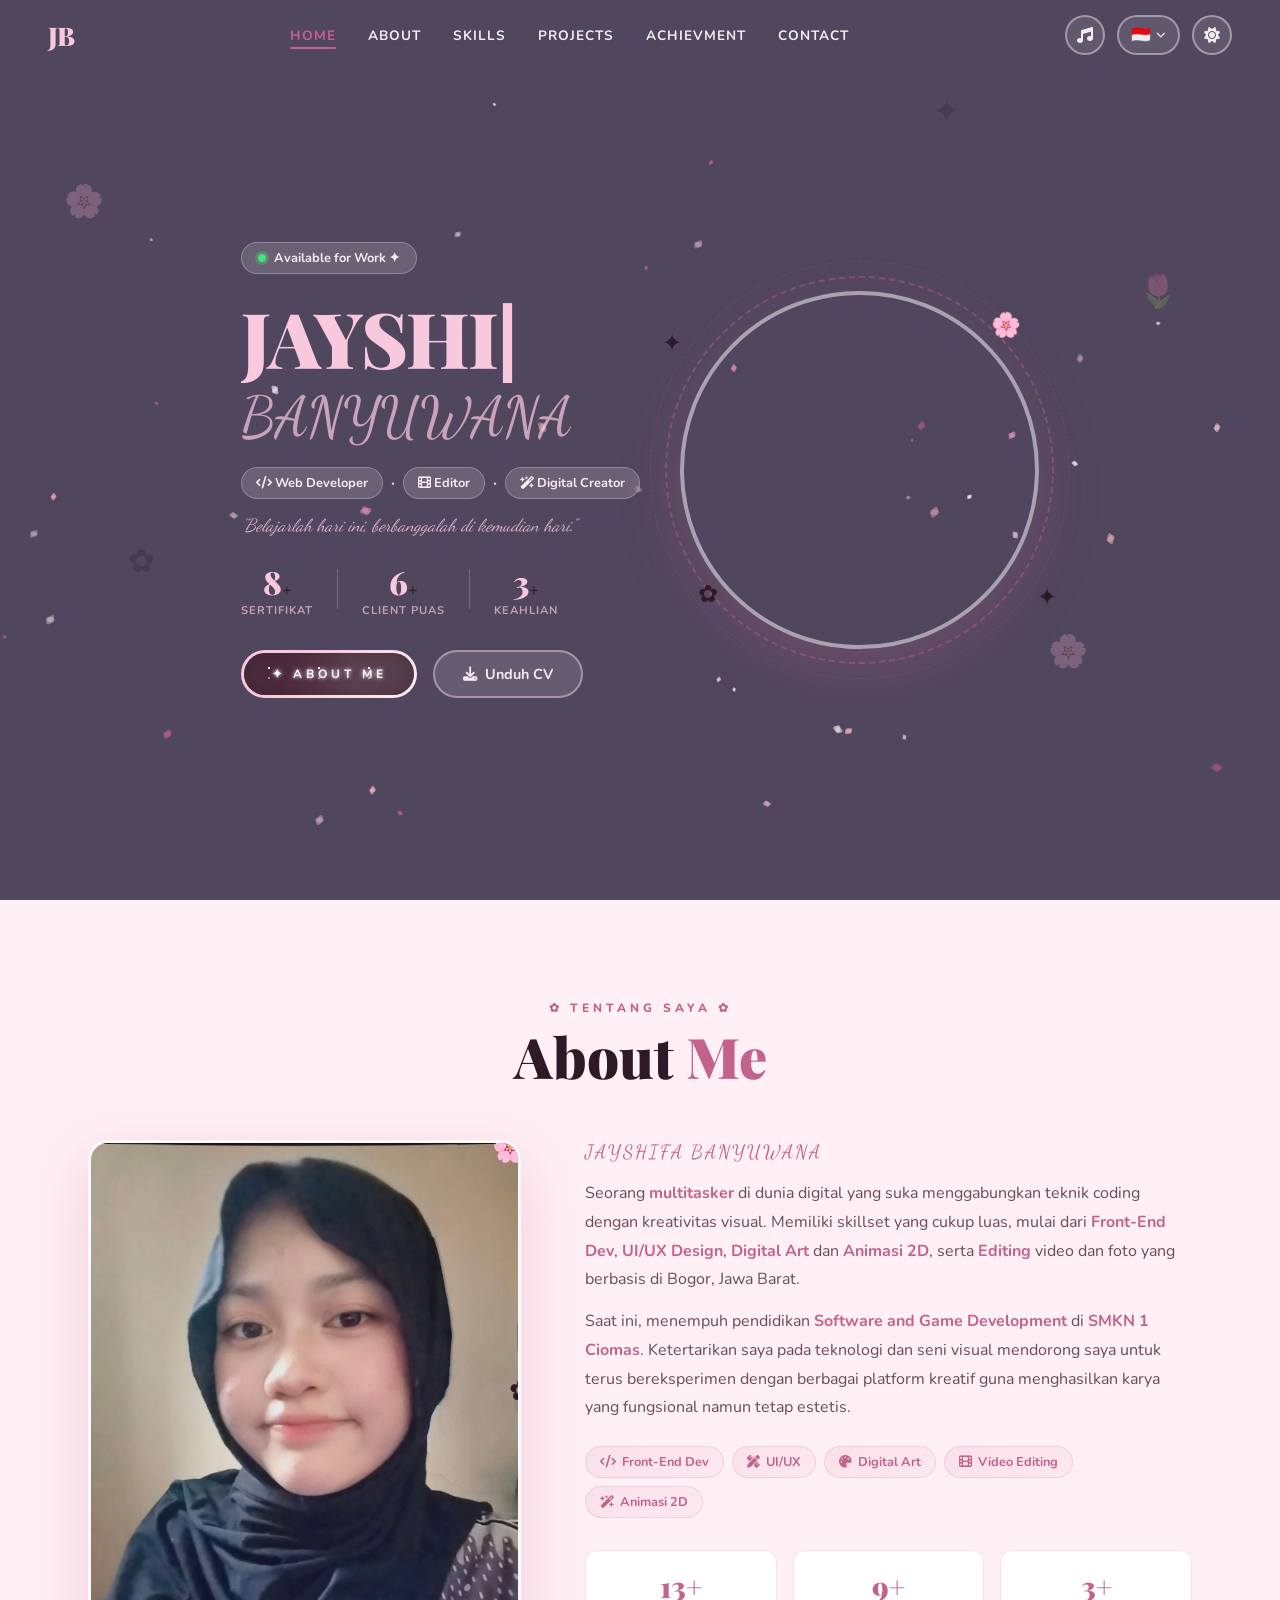
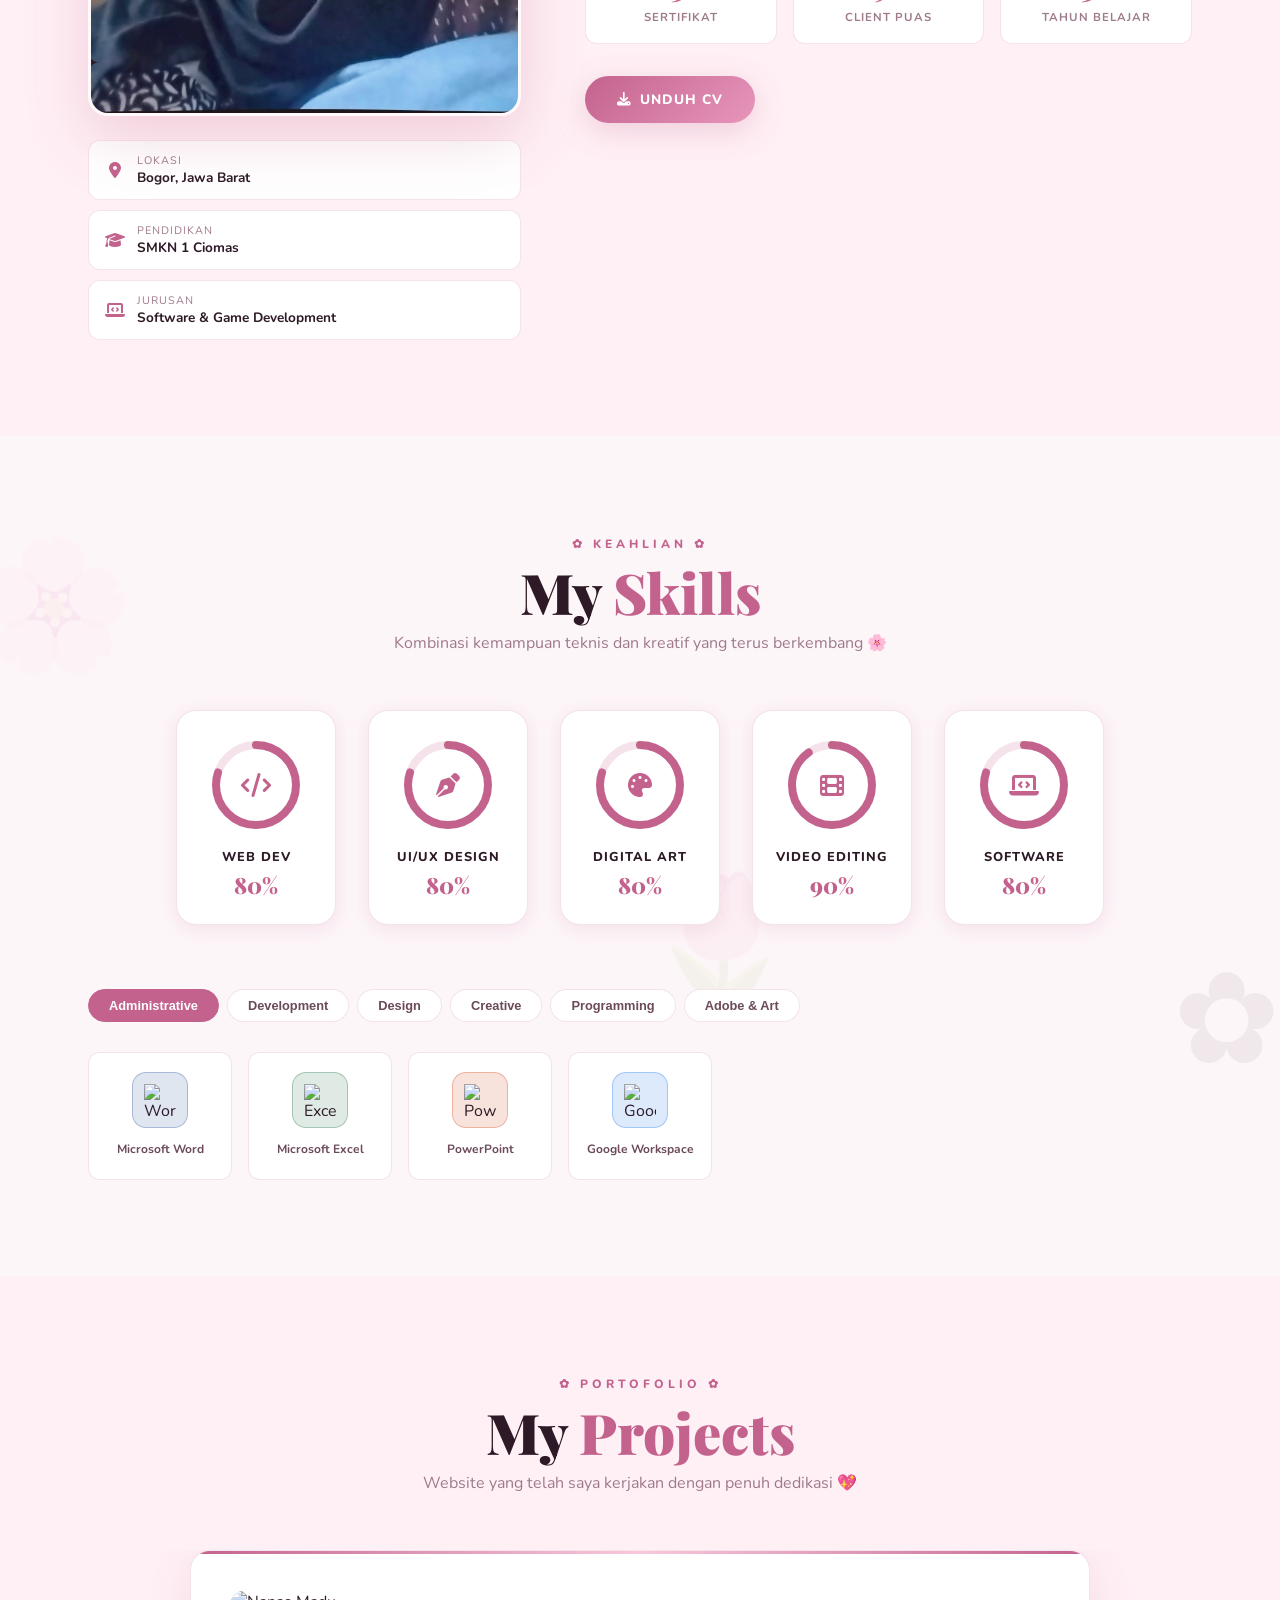
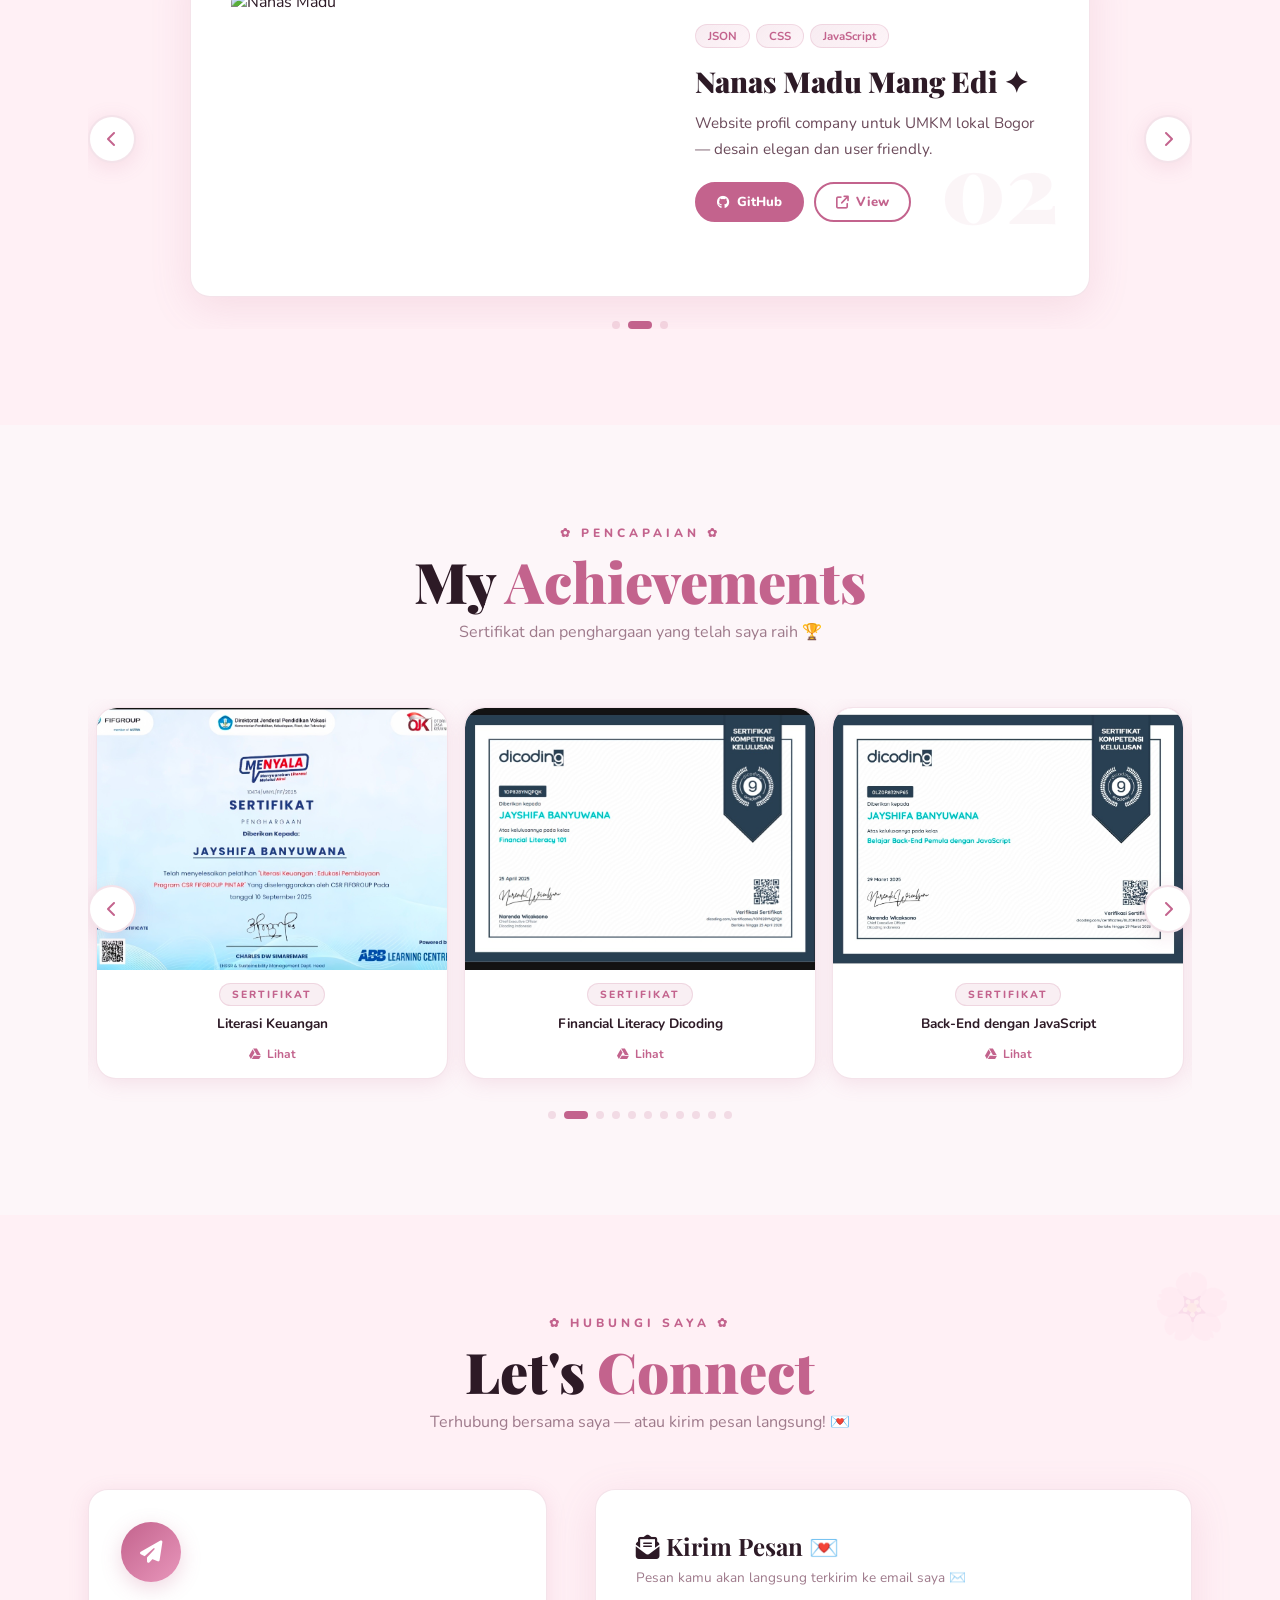
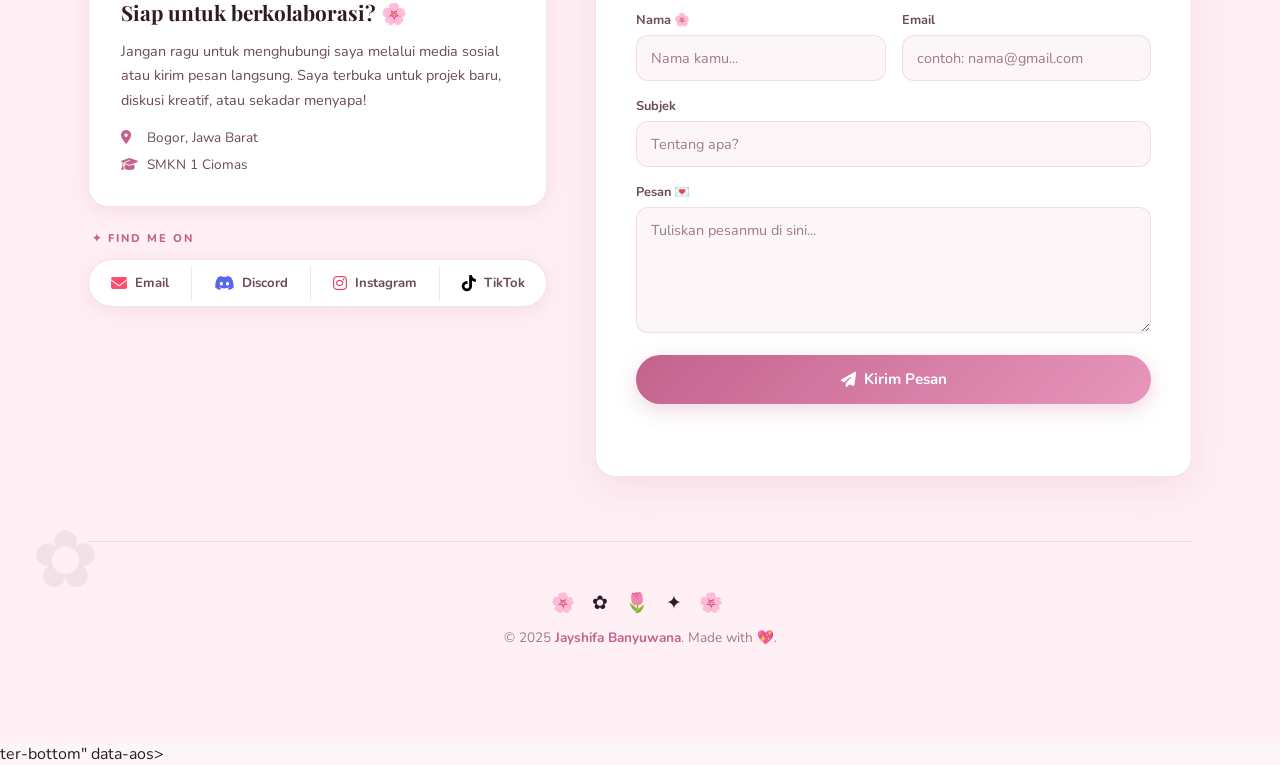
==== index.html @ 582917d9 "Update index.html" ====
<!doctype html>
<html lang="id" data-theme="light">
<head>
  <meta charset="UTF-8"/>
  <meta name="viewport" content="width=device-width, initial-scale=1.0, maximum-scale=5.0, viewport-fit=cover"/>
  <style>
    html { overflow-x: hidden; }
    body { overflow-x: hidden; max-width: 100vw; }
  </style>
  <title>SHIFA'S WEBSITE</title>
  <link rel="preconnect" href="https://fonts.googleapis.com"/>
  <link rel="preconnect" href="https://fonts.gstatic.com" crossorigin/>
  <link href="https://fonts.googleapis.com/css2?family=Playfair+Display:ital,wght@0,400;0,700;0,900;1,400&family=Nunito:wght@300;400;600;700;800&family=Dancing+Script:wght@600;700&display=swap" rel="stylesheet"/>
  <link rel="stylesheet" href="https://cdnjs.cloudflare.com/ajax/libs/font-awesome/6.5.1/css/all.min.css"/>
  <link rel="stylesheet" href="styles/style.css"/>
  <link rel="stylesheet" href="styles/section.css"/>
</head>
<body>


<div id="loading-screen">
  <canvas id="loading-canvas"></canvas>
  <div class="loading-content">
    <div class="loading-petals-ring">
      <span>🌸</span><span>✿</span><span>🌸</span><span>✿</span><span>🌸</span><span>✿</span>
    </div>
    <div class="loading-logo">JB</div>
    <div class="loading-welcome" id="loading-welcome">Welcome</div>
    <div class="loading-sub">JB Website ✦</div>
    <div class="loading-bar-wrap"><div class="loading-bar"></div></div>
    <div class="loading-dots"><span></span><span></span><span></span></div>
  </div>
</div>


<nav class="navbar" id="navbar">
  <div class="nav-logo">
    <span class="logo-jb">JB</span>
  </div>
  <ul class="nav-links">
    <li><a href="#hero" id="nav-home">Home</a></li>
    <li><a href="#about-section" id="nav-about">About</a></li>
    <li><a href="#skill-section" id="nav-skills">Skills</a></li>
    <li><a href="#project-section" id="nav-projects">Projects</a></li>
    <li><a href="#achievement-section" id="nav-achievement">Achievment</a></li>
    <li><a href="#contact-section" id="nav-contact">Contact</a></li>
  </ul>
  <div class="nav-right">
    <button class="audio-toggle" id="audioToggle" title="Musik">
      <i class="fa-solid fa-music" id="audioIcon"></i>
    </button>
    <div class="lang-wrapper" id="langWrapper">
      <button class="lang-toggle" id="langToggle" title="Bahasa">
        <span class="lang-flag">🇮🇩</span>
        <i class="fa-solid fa-chevron-down lang-chevron"></i>
      </button>
      <div class="lang-dropdown" id="langDropdown">
        <div class="lang-item active" data-lang="id">🇮🇩 Indonesia</div>
        <div class="lang-item" data-lang="en">🇬🇧 English</div>
        <div class="lang-item" data-lang="ja">🇯🇵 日本語</div>
        <div class="lang-item" data-lang="zh">🇨🇳 中文</div>
        <div class="lang-item" data-lang="ko">🇰🇷 한국어</div>
        <div class="lang-item" data-lang="es">🇪🇸 Español</div>
        <div class="lang-item" data-lang="fr">🇫🇷 Français</div>
        <div class="lang-item" data-lang="ar">🇸🇦 العربية</div>
      </div>
    </div>
    <button class="theme-toggle" id="themeToggle" title="Toggle tema">
      <i class="fa-solid fa-sun" id="themeIcon"></i>
    </button>
    <button class="hamburger" id="hamburger" aria-label="Menu">
      <span></span><span></span><span></span>
    </button>
  </div>
</nav>


<div class="mobile-nav" id="mobileNav">
  <button class="mobile-nav-close" id="mobileNavClose"><i class="fa-solid fa-xmark"></i></button>
  <div class="mobile-nav-logo">✿ SHIFA ✿</div>
  <ul>
    <li><a href="#hero" onclick="closeMobileNav()"><span class="mnav-num">01</span><span id="mnav-01">HOME</span></a></li>
    <li><a href="#about-section" onclick="closeMobileNav()"><span class="mnav-num">02</span><span id="mnav-02">ABOUT</span></a></li>
    <li><a href="#skill-section" onclick="closeMobileNav()"><span class="mnav-num">03</span><span id="mnav-03">SKILLS</span></a></li>
    <li><a href="#project-section" onclick="closeMobileNav()"><span class="mnav-num">04</span><span id="mnav-04">PROJECTS</span></a></li>
    <li><a href="#achievement-section" onclick="closeMobileNav()"><span class="mnav-num">05</span><span id="mnav-05">CERTS</span></a></li>
    <li><a href="#contact-section" onclick="closeMobileNav()"><span class="mnav-num">06</span><span id="mnav-06">CONTACT</span></a></li>
  </ul>
  <div class="mobile-nav-footer" id="mobile-nav-footer">© 2025 Jayshifa Banyuwana 🌸</div>
</div>
<div class="mobile-nav-overlay" id="mobileNavOverlay"></div>


<section class="hero" id="hero">
  <canvas id="sakuraCanvas"></canvas>
  <div class="hero-floats">
    <div class="hf hf1">🌸</div>
    <div class="hf hf2">✿</div>
    <div class="hf hf3">🌷</div>
    <div class="hf hf4">🌸</div>
    <div class="hf hf5">✦</div>
  </div>

  <div class="hero-content">
    <div class="hero-badge">
      <span class="badge-dot"></span>
      <span id="hero-badge-text">Available for Work ✦</span>
    </div>
    <div class="hero-title-wrap">
      <h1 class="hero-title"><span id="typing-hero-text"></span><span class="cursor">|</span></h1>
    </div>
    <div class="hero-cursive">BANYUWANA</div>
    <div class="hero-pills">
      <span class="pill"><i class="fa-solid fa-code"></i> <span id="pill-webdev">Web Developer</span></span>
      <span class="pill-sep">·</span>
      <span class="pill"><i class="fa-solid fa-film"></i> <span id="pill-editor">Editor</span></span>
      <span class="pill-sep">·</span>
      <span class="pill"><i class="fa-solid fa-wand-magic-sparkles"></i> <span id="pill-creator">Digital Creator</span></span>
    </div>
    <p class="hero-quote" id="hero-quote">"Belajarlah hari ini, berbanggalah di kemudian hari."</p>
    <div class="hero-stats">
      <div class="hstat"><span class="counter" data-target="13">0</span><span>+</span><small id="hero-stat1-label">Sertifikat</small></div>
      <div class="hstat-div"></div>
      <div class="hstat"><span class="counter" data-target="9">0</span><span>+</span><small id="hero-stat2-label">Client Puas</small></div>
      <div class="hstat-div"></div>
      <div class="hstat"><span class="counter" data-target="5">0</span><span>+</span><small id="hero-stat3-label">Keahlian</small></div>
    </div>
    <div class="hero-ctas">
      <button class="btn-primary" onclick="document.getElementById('about-section').scrollIntoView({behavior:'smooth'})">
        <strong id="hero-about-btn-text">✦ ABOUT ME</strong>
        <div id="container-stars">
          <div id="stars"></div>
        </div>
        <div id="glow">
          <div class="btn-glow-circle"></div>
          <div class="btn-glow-circle"></div>
        </div>
      </button>
      <a href="https://drive.google.com/file/d/10xuAwThL2aJOpyIEoVPtN7QYqxBwuYMD/view?usp=drivesdk" class="btn-ghost" id="cvBtn" target="_blank">
        <i class="fa-solid fa-download"></i> <span id="hero-cv-btn">Unduh CV</span>
      </a>
    </div>
  </div>

  <div class="hero-right">
    <div class="hero-image-wrap">
      <div class="hero-image-ring"></div>
      <div class="hero-image-ring2"></div>
      <video autoplay muted loop playsinline class="hero-video">
        <source src="assets/anm-shifa.mp4" type="video/mp4"/>
      </video>
      <div class="hero-sparkles">
        <span class="hs hs1">✦</span><span class="hs hs2">✿</span><span class="hs hs3">🌸</span><span class="hs hs4">✦</span>
      </div>
    </div>
  </div>

</section>


<section class="about-section" id="about-section">
  <div class="container">
    <div class="section-header" data-aos>
      <span class="section-label" id="about-label">✿ TENTANG SAYA ✿</span>
      <h2 class="section-title" id="about-title">About <span class="highlight">Me</span></h2>
    </div>
    <div class="about-layout">
      <div class="about-left" data-aos>
        <div class="image-container" data-tilt data-tilt-glare data-tilt-max-glare="0.2" data-tilt-perspective="800" data-tilt-scale="1.05">
          <div class="image-inner">
            <img src="assets/fotojayshifaprofilweb.jpg" alt="Jayshifa Banyuwana"/>
            <div class="img-deco img-deco1">🌸</div>
            <div class="img-deco img-deco2">✦</div>
            <div class="img-deco img-deco3">✿</div>
          </div>
        </div>
        <div class="about-quick-info">
          <div class="aqi-card"><i class="fa-solid fa-location-dot"></i><div><span class="aqi-label" id="aqi-label-1">Lokasi</span><span class="aqi-value">Bogor, Jawa Barat</span></div></div>
          <div class="aqi-card"><i class="fa-solid fa-graduation-cap"></i><div><span class="aqi-label" id="aqi-label-2">Pendidikan</span><span class="aqi-value">SMKN 1 Ciomas</span></div></div>
          <div class="aqi-card"><i class="fa-solid fa-laptop-code"></i><div><span class="aqi-label" id="aqi-label-3">Jurusan</span><span class="aqi-value">Software & Game Development</span></div></div>
        </div>
      </div>
      <div class="about-right" data-aos>
        <p class="about-tagline">JAYSHIFA BANYUWANA</p>
        <div class="about-desc">
          <p id="about-desc-1">Seorang <b>multitasker</b> di dunia digital yang suka menggabungkan teknik coding dengan kreativitas visual. Memiliki skillset yang cukup luas, mulai dari <b>Front-End Dev</b>, <b>UI/UX Design</b>, <b>Digital Art</b> dan <b>Animasi 2D</b>, serta <b>Editing</b> video dan foto yang berbasis di Bogor, Jawa Barat.</p>
          <p id="about-desc-2">Saat ini, menempuh pendidikan <b>Software and Game Development</b> di <b>SMKN 1 Ciomas</b>. Ketertarikan saya pada teknologi dan seni visual mendorong saya untuk terus bereksperimen dengan berbagai platform kreatif guna menghasilkan karya yang fungsional namun tetap estetis.</p>
        </div>
        <div class="about-tags">
          <span class="etag"><i class="fa-solid fa-code"></i> Front-End Dev</span>
          <span class="etag"><i class="fa-solid fa-pen-ruler"></i> UI/UX</span>
          <span class="etag"><i class="fa-solid fa-palette"></i> Digital Art</span>
          <span class="etag"><i class="fa-solid fa-film"></i> Video Editing</span>
          <span class="etag"><i class="fa-solid fa-wand-magic-sparkles"></i> Animasi 2D</span>
        </div>
        <div class="about-stats-row">
          <div class="ast-card"><span>13+</span><small id="ast-label-1">Sertifikat</small></div>
          <div class="ast-card"><span>9+</span><small id="ast-label-2">Client Puas</small></div>
          <div class="ast-card"><span>3+</span><small id="ast-label-3">Tahun Belajar</small></div>
        </div>
        <a href="https://drive.google.com/file/d/10xuAwThL2aJOpyIEoVPtN7QYqxBwuYMD/view?usp=drivesdk" class="btn-download" id="cvDownload" target="_blank">
          <i class="fa-solid fa-download"></i> <span id="about-download-cv">UNDUH CV</span>
        </a>
      </div>
    </div>
  </div>
</section>


<section class="skill-section" id="skill-section">
  <div class="skill-bg-deco">
    <div class="skdeco1">🌸</div><div class="skdeco2">✿</div><div class="skdeco3">🌷</div>
  </div>
  <div class="container">
    <div class="section-header" data-aos>
      <span class="section-label" id="skill-label">✿ KEAHLIAN ✿</span>
      <h2 class="section-title" id="skill-title">My <span class="highlight">Skills</span></h2>
      <p class="section-sub" id="skill-sub">Kombinasi kemampuan teknis dan kreatif yang terus berkembang 🌸</p>
    </div>

    
    <div class="skill-cards-grid" data-aos>
      <div class="skill-card" data-percent="80">
        <div class="skill-card-inner">
          <div class="skill-ring"><svg viewBox="0 0 100 100"><circle class="ring-bg" cx="50" cy="50" r="40"/><circle class="ring-fill" cx="50" cy="50" r="40" stroke-dasharray="251.2" stroke-dashoffset="251.2" data-pct="80"/></svg><div class="skill-ring-icon"><i class="fa-solid fa-code"></i></div></div>
          <div class="skill-card-name">Web Dev</div>
          <div class="skill-card-pct">80%</div>
        </div>
      </div>
      <div class="skill-card" data-percent="75">
        <div class="skill-card-inner">
          <div class="skill-ring"><svg viewBox="0 0 100 100"><circle class="ring-bg" cx="50" cy="50" r="40"/><circle class="ring-fill" cx="50" cy="50" r="40" stroke-dasharray="251.2" stroke-dashoffset="251.2" data-pct="80"/></svg><div class="skill-ring-icon"><i class="fa-solid fa-pen-nib"></i></div></div>
          <div class="skill-card-name">UI/UX Design</div>
          <div class="skill-card-pct">80%</div>
        </div>
      </div>
      <div class="skill-card" data-percent="85">
        <div class="skill-card-inner">
          <div class="skill-ring"><svg viewBox="0 0 100 100"><circle class="ring-bg" cx="50" cy="50" r="40"/><circle class="ring-fill" cx="50" cy="50" r="40" stroke-dasharray="251.2" stroke-dashoffset="251.2" data-pct="80"/></svg><div class="skill-ring-icon"><i class="fa-solid fa-palette"></i></div></div>
          <div class="skill-card-name">Digital Art</div>
          <div class="skill-card-pct">80%</div>
        </div>
      </div>
      <div class="skill-card" data-percent="90">
        <div class="skill-card-inner">
          <div class="skill-ring"><svg viewBox="0 0 100 100"><circle class="ring-bg" cx="50" cy="50" r="40"/><circle class="ring-fill" cx="50" cy="50" r="40" stroke-dasharray="251.2" stroke-dashoffset="251.2" data-pct="90"/></svg><div class="skill-ring-icon"><i class="fa-solid fa-film"></i></div></div>
          <div class="skill-card-name">Video Editing</div>
          <div class="skill-card-pct">90%</div>
        </div>
      </div>
      <div class="skill-card" data-percent="88">
        <div class="skill-card-inner">
          <div class="skill-ring"><svg viewBox="0 0 100 100"><circle class="ring-bg" cx="50" cy="50" r="40"/><circle class="ring-fill" cx="50" cy="50" r="40" stroke-dasharray="251.2" stroke-dashoffset="251.2" data-pct="80"/></svg><div class="skill-ring-icon"><i class="fa-solid fa-laptop-code"></i></div></div>
          <div class="skill-card-name">Software</div>
          <div class="skill-card-pct">80%</div>
        </div>
      </div>
    </div>

    
    <div class="sw-tabs-wrapper" data-aos>
      <div class="sw-tabs">
        <button class="sw-tab active" data-tab="administrative">Administrative</button>
        <button class="sw-tab" data-tab="development">Development</button>
        <button class="sw-tab" data-tab="design">Design</button>
        <button class="sw-tab" data-tab="creative">Creative</button>
        <button class="sw-tab" data-tab="programming">Programming</button>
        <button class="sw-tab" data-tab="adobe">Adobe & Art</button>
      </div>

      <div class="sw-panel active" id="tab-administrative">
        <div class="sw-grid">
          <div class="sw-card"><div class="sw-icon-wrap" style="--ic:#2b579a"><img src="https://cdn.jsdelivr.net/npm/simple-icons@latest/icons/microsoftword.svg" alt="Word"/></div><span>Microsoft Word</span></div>
          <div class="sw-card"><div class="sw-icon-wrap" style="--ic:#217442"><img src="https://cdn.jsdelivr.net/npm/simple-icons@latest/icons/microsoftexcel.svg" alt="Excel"/></div><span>Microsoft Excel</span></div>
          <div class="sw-card"><div class="sw-icon-wrap" style="--ic:#d24416"><img src="https://cdn.jsdelivr.net/npm/simple-icons@latest/icons/microsoftpowerpoint.svg" alt="PowerPoint"/></div><span>PowerPoint</span></div>
          <div class="sw-card"><div class="sw-icon-wrap" style="--ic:#1a73e8"><img src="https://cdn.simpleicons.org/google/1a73e8" alt="Google"/></div><span>Google Workspace</span></div>
        </div>
      </div>
      <div class="sw-panel" id="tab-development">
        <div class="sw-grid">
          <div class="sw-card"><div class="sw-icon-wrap" style="--ic:#007acc"><img src="https://cdn.jsdelivr.net/npm/simple-icons@latest/icons/visualstudiocode.svg" alt="VSCode"/></div><span>VS Code</span></div>
          <div class="sw-card"><div class="sw-icon-wrap" style="--ic:#f05032"><img src="https://cdn.simpleicons.org/github" alt="GitHub"/></div><span>Git / GitHub</span></div>
        </div>
      </div>
      <div class="sw-panel" id="tab-design">
        <div class="sw-grid">
          <div class="sw-card"><div class="sw-icon-wrap" style="--ic:#f24000"><img src="https://cdn.simpleicons.org/figma/F24000" alt="Figma"/></div><span>Figma</span></div>
          <div class="sw-card"><div class="sw-icon-wrap" style="--ic:#00c4cc"><img src="https://cdn.jsdelivr.net/npm/simple-icons@latest/icons/canva.svg" alt="Canva"/></div><span>Canva</span></div>
        </div>
      </div>
      <div class="sw-panel" id="tab-creative">
        <div class="sw-grid">
          <div class="sw-card"><div class="sw-icon-wrap" style="--ic:#000"><img src="assets/logo-capcut.png" alt="CapCut" alt="CapCut"/></div><span>CapCut</span></div>
          <div class="sw-card"><div class="sw-icon-wrap" style="--ic:#ff6d3b"><i class="fa-solid fa-wand-magic-sparkles" style="color:#ff6d3b;font-size:2rem"></i></div><span>Alight Motion</span></div>
          <div class="sw-card"><div class="sw-icon-wrap" style="--ic:#e91e8c"><i class="fa-solid fa-camera-retro" style="color:#e91e8c;font-size:2rem"></i></div><span>Hypic</span></div>
          <div class="sw-card"><div class="sw-icon-wrap" style="--ic:#ff6fab"><i class="fa-solid fa-star-half-stroke" style="color:#ff6fab;font-size:2rem"></i></div><span>Wink</span></div>
        </div>
      </div>
      <div class="sw-panel" id="tab-programming">
        <div class="sw-grid">
          <div class="sw-card"><div class="sw-icon-wrap" style="--ic:#f7df1e"><img src="https://cdn.simpleicons.org/javascript/F7DF1E" alt="JS"/></div><span>JavaScript</span></div>
          <div class="sw-card"><div class="sw-icon-wrap" style="--ic:#1572b6"><img src="https://cdn.simpleicons.org/css3/1572B6" alt="CSS"/></div><span>CSS</span></div>
          <div class="sw-card"><div class="sw-icon-wrap" style="--ic:#777bb4"><img src="https://cdn.simpleicons.org/php/777BB4" alt="PHP"/></div><span>PHP</span></div>
          <div class="sw-card"><div class="sw-icon-wrap" style="--ic:#ff2d20"><img src="https://cdn.simpleicons.org/laravel/FF2D20" alt="Laravel"/></div><span>Laravel</span></div>
          <div class="sw-card"><div class="sw-icon-wrap" style="--ic:#339933"><img src="https://cdn.simpleicons.org/nodedotjs/339933" alt="Node"/></div><span>Node.js</span></div>
          <div class="sw-card"><div class="sw-icon-wrap" style="--ic:#7952b3"><img src="https://cdn.simpleicons.org/bootstrap/7952B3" alt="Bootstrap"/></div><span>Bootstrap</span></div>
          <div class="sw-card"><div class="sw-icon-wrap" style="--ic:#3178c6"><img src="https://cdn.simpleicons.org/typescript/3178C6" alt="TS"/></div><span>TypeScript</span></div>
        </div>
      </div>
      <div class="sw-panel" id="tab-adobe">
        <div class="sw-grid">
          <div class="sw-card"><div class="sw-icon-wrap" style="--ic:#31a8ff"><img src="https://cdn.jsdelivr.net/npm/simple-icons@latest/icons/adobephotoshop.svg" alt="PS"/></div><span>Photoshop</span></div>
          <div class="sw-card"><div class="sw-icon-wrap" style="--ic:#ff9a00"><img src="https://cdn.jsdelivr.net/npm/simple-icons@latest/icons/adobeillustrator.svg" alt="AI"/></div><span>Illustrator</span></div>
          <div class="sw-card"><div class="sw-icon-wrap" style="--ic:#2ecc71"><img src="https://cdn.simpleicons.org/coreldraw/2ECC71" alt="Corel"/></div><span>CorelDRAW</span></div>
          <div class="sw-card"><div class="sw-icon-wrap" style="--ic:#ff6b9d"><i class="fa-solid fa-pen-fancy" style="color:#ff6b9d;font-size:2rem"></i></div><span>IbisPaint X</span></div>
        </div>
      </div>
    </div>
  </div>
</section>


<section class="project-section" id="project-section">
  <div class="container">
    <div class="section-header" data-aos>
      <span class="section-label" id="proj-label">✿ PORTOFOLIO ✿</span>
      <h2 class="section-title" id="proj-title">My <span class="highlight">Projects</span></h2>
      <p class="section-sub" id="proj-sub">Website yang telah saya kerjakan dengan penuh dedikasi 💖</p>
    </div>

    <div class="project-slider-wrap" data-aos>
      <div class="project-slider" id="projectSlider">
        
        <div class="project-slide">
          <div class="project-card-new">
            <div class="pcn-thumb">
              <img src="https://i.ibb.co.com/gG4zzNV/Screenshot-2026-04-22-202903.png" alt="JBCalc"/>
              <div class="pcn-overlay">
                <a href="https://github.com/jshifaacode/jbcalc" target="_blank" rel="noopener" class="pcn-btn pcn-btn-gh">
                  <i class="fa-brands fa-github"></i> GitHub
                </a>
                <a href="https://jbcalc.netlify.app/" target="_blank" rel="noopener" class="pcn-btn">
                  <i class="fa-solid fa-arrow-up-right-from-square"></i> View
                </a>
              </div>
            </div>
            <div class="pcn-info">
              <div class="pcn-tags"><span>HTML</span><span>CSS</span><span>JavaScript</span></div>
              <h3>JBCalc ✦</h3>
              <p id="proj1-desc">Kalkulator interaktif dengan antarmuka yang responsif, mulai dari perhitungan dasar hingga yang kompleks.</p>
              <div class="pcn-action-btns">
                <a href="https://github.com/jshifaacode/jbcalc" target="_blank" rel="noopener" class="pcn-action-btn pcn-action-gh"><i class="fa-brands fa-github"></i> GitHub</a>
                <a href="https://jbcalc.netlify.app/" target="_blank" rel="noopener" class="pcn-action-btn"><i class="fa-solid fa-arrow-up-right-from-square"></i> View</a>
              </div>
              <div class="pcn-number">01</div>
            </div>
          </div>
        </div>
        
        <div class="project-slide">
          <div class="project-card-new">
            <div class="pcn-thumb">
              <img src="https://i.ibb.co.com/DD2112Q6/Screenshot-2026-04-22-203816.png" alt="Nanas Madu"/>
              <div class="pcn-overlay">
                <a href="https://github.com/jshifaacode/nanasmadumangedi" target="_blank" rel="noopener" class="pcn-btn pcn-btn-gh">
                  <i class="fa-brands fa-github"></i> GitHub
                </a>
                <a href="https://nanasmadumangedi.netlify.app" target="_blank" rel="noopener" class="pcn-btn">
                  <i class="fa-solid fa-arrow-up-right-from-square"></i> View
                </a>
              </div>
            </div>
            <div class="pcn-info">
              <div class="pcn-tags"><span>JSON</span><span>CSS</span><span>JavaScript</span></div>
              <h3>Nanas Madu Mang Edi ✦</h3>
              <p id="proj2-desc">Website profil company untuk UMKM lokal Bogor — desain elegan dan user friendly.</p>
              <div class="pcn-action-btns">
                <a href="https://github.com/jshifaacode/nanasmadumangedi" target="_blank" rel="noopener" class="pcn-action-btn pcn-action-gh"><i class="fa-brands fa-github"></i> GitHub</a>
                <a href="https://nanasmadumangedi.netlify.app" target="_blank" rel="noopener" class="pcn-action-btn"><i class="fa-solid fa-arrow-up-right-from-square"></i> View</a>
              </div>
              <div class="pcn-number">02</div>
            </div>
          </div>
        </div>
        
        <div class="project-slide">
          <div class="project-card-new">
            <div class="pcn-thumb">
              <img src="https://i.ibb.co.com/23cvngM4/Screenshot-2026-04-22-210041.png" alt="The Licious"/>
              <div class="pcn-overlay">
                <a href="https://github.com/jshifaacode/the-licious" target="_blank" rel="noopener" class="pcn-btn pcn-btn-gh">
                  <i class="fa-brands fa-github"></i> GitHub
                </a>
                <a href="https://the-licious.netlify.app/" target="_blank" rel="noopener" class="pcn-btn">
                  <i class="fa-solid fa-arrow-up-right-from-square"></i> View
                </a>
              </div>
            </div>
            <div class="pcn-info">
              <div class="pcn-tags"><span>HTML</span><span>CSS</span><span>JavaScript</span></div>
              <h3>The Licious ✦</h3>
              <p id="proj3-desc">Website profil company untuk UMKM kuliner dengan tampilan modern dan menggugah selera.</p>
              <div class="pcn-action-btns">
                <a href="https://github.com/jshifaacode/the-licious" target="_blank" rel="noopener" class="pcn-action-btn pcn-action-gh"><i class="fa-brands fa-github"></i> GitHub</a>
                <a href="https://the-licious.netlify.app/" target="_blank" rel="noopener" class="pcn-action-btn"><i class="fa-solid fa-arrow-up-right-from-square"></i> View</a>
              </div>
              <div class="pcn-number">03</div>
            </div>
          </div>
        </div>
      </div>

      
      <button class="slider-btn slider-prev" id="projPrev"><i class="fa-solid fa-chevron-left"></i></button>
      <button class="slider-btn slider-next" id="projNext"><i class="fa-solid fa-chevron-right"></i></button>

      
      <div class="slider-dots" id="projDots">
        <span class="sdot active" data-i="0"></span>
        <span class="sdot" data-i="1"></span>
        <span class="sdot" data-i="2"></span>
      </div>
    </div>
  </div>
</section>


<section class="achievement-section" id="achievement-section">
  <div class="container">
    <div class="section-header" data-aos>
      <span class="section-label" id="achiev-label">✿ PENCAPAIAN ✿</span>
      <h2 class="section-title" id="achiev-title">My <span class="highlight">Achievements</span></h2>
      <p class="section-sub" id="achiev-sub">Sertifikat dan penghargaan yang telah saya raih 🏆</p>
    </div>

    <div class="cert-slider-wrap" data-aos>
      <div class="cert-slider" id="certSlider">
        <div class="cert-slide"><a href="https://drive.google.com/file/d/1Lf_VRsN06qNYhhw7EDSmvr2RLn1nN52Y/view?usp=sharing" target="_blank" class="cert-card-new"><div class="cert-thumb-wrap"><img src="assets/pengimbasan.jpeg" alt="Pengimbasan Master Trainer 2024" class="cert-thumb"/><div class="cert-thumb-overlay"><i class="fa-solid fa-expand"></i></div></div><div class="cert-badge">SERTIFIKAT</div><p>Pengimbasan Master Trainer 2024</p><div class="cert-link-hint"><i class="fa-brands fa-google-drive"></i> Lihat</div></a></div>
        <div class="cert-slide"><a href="https://drive.google.com/file/d/1h0UL7LzE2_7MnIh9WMZcAIET09csnMPJ/view?usp=sharing" target="_blank" class="cert-card-new"><div class="cert-thumb-wrap"><img src="assets/literasi-keuangan.jpeg" alt="Literasi Keuangan" class="cert-thumb"/><div class="cert-thumb-overlay"><i class="fa-solid fa-expand"></i></div></div><div class="cert-badge">SERTIFIKAT</div><p>Literasi Keuangan</p><div class="cert-link-hint"><i class="fa-brands fa-google-drive"></i> Lihat</div></a></div>
        <div class="cert-slide"><a href="https://drive.google.com/file/d/1v53Ct4lByNZS7byU-FCAeSx-fLdjmSyL/view?usp=drivesdk" target="_blank" class="cert-card-new"><div class="cert-thumb-wrap"><img src="assets/financial-literacy-dicoding.jpeg" alt="Literasi Keuangan Dicoding" class="cert-thumb"/><div class="cert-thumb-overlay"><i class="fa-solid fa-expand"></i></div></div><div class="cert-badge">SERTIFIKAT</div><p>Financial Literacy Dicoding</p><div class="cert-link-hint"><i class="fa-brands fa-google-drive"></i> Lihat</div></a></div>
        <div class="cert-slide"><a href="https://drive.google.com/drive/folders/1bQdOOW1j1-jk7oacbT63QSslg_QQCpmZ?usp=sharing" target="_blank" class="cert-card-new"><div class="cert-thumb-wrap"><img src="assets/backend.jpeg" alt="Back-End dengan JavaScript" class="cert-thumb"/><div class="cert-thumb-overlay"><i class="fa-solid fa-expand"></i></div></div><div class="cert-badge">SERTIFIKAT</div><p>Back-End dengan JavaScript</p><div class="cert-link-hint"><i class="fa-brands fa-google-drive"></i> Lihat</div></a></div>
        <div class="cert-slide"><a href="https://drive.google.com/drive/folders/19xc30Qtp7hT3jS7DmrWQxKHW2pw1u_bu?usp=sharing" target="_blank" class="cert-card-new"><div class="cert-thumb-wrap"><img src="assets/pemrograman-web.jpeg" alt="Dasar Pemrograman Web" class="cert-thumb"/><div class="cert-thumb-overlay"><i class="fa-solid fa-expand"></i></div></div><div class="cert-badge">SERTIFIKAT</div><p>Dasar Pemrograman Web</p><div class="cert-link-hint"><i class="fa-brands fa-google-drive"></i> Lihat</div></a></div>
        <div class="cert-slide"><a href="https://drive.google.com/drive/folders/1XxVU154C9p5gyZPcY6qA1kLrW4_UxR1k?usp=sharing" target="_blank" class="cert-card-new"><div class="cert-thumb-wrap"><img src="assets/pengembang-software.jpeg" alt="Dasar Pemrograman Software Developer" class="cert-thumb"/><div class="cert-thumb-overlay"><i class="fa-solid fa-expand"></i></div></div><div class="cert-badge">SERTIFIKAT</div><p>Dasar Pemrograman Software Developer</p><div class="cert-link-hint"><i class="fa-brands fa-google-drive"></i> Lihat</div></a></div>
        <div class="cert-slide"><a href="https://drive.google.com/drive/folders/1wL7HgW2IiMO2dhIwMSO3ghq_Cc7AI9N4?usp=sharing" target="_blank" class="cert-card-new"><div class="cert-thumb-wrap"><img src="assets/github.jpeg" alt="Dasar Git dengan GitHub" class="cert-thumb"/><div class="cert-thumb-overlay"><i class="fa-solid fa-expand"></i></div></div><div class="cert-badge">SERTIFIKAT</div><p>Dasar Git dengan GitHub</p><div class="cert-link-hint"><i class="fa-brands fa-google-drive"></i> Lihat</div></a></div>
        <div class="cert-slide"><a href="https://drive.google.com/drive/folders/16sw4z98TcH6YMHShBSdkxF6oKropWxeL?usp=sharing" target="_blank" class="cert-card-new"><div class="cert-thumb-wrap"><img src="assets/frontend.jpeg" alt="Fundamental Front-End Web Dev" class="cert-thumb"/><div class="cert-thumb-overlay"><i class="fa-solid fa-expand"></i></div></div><div class="cert-badge">SERTIFIKAT</div><p>Fundamental Front-End Web Dev</p><div class="cert-link-hint"><i class="fa-brands fa-google-drive"></i> Lihat</div></a></div>
        <div class="cert-slide"><a href="https://drive.google.com/drive/folders/1O1H0aTGKG1zU11tAm7LCiJyn1xBqeuvK?usp=sharing" target="_blank" class="cert-card-new"><div class="cert-thumb-wrap"><img src="assets/logika.jpeg" alt="Logika Pemrograman 101" class="cert-thumb"/><div class="cert-thumb-overlay"><i class="fa-solid fa-expand"></i></div></div><div class="cert-badge">SERTIFIKAT</div><p>Logika Pemrograman 101</p><div class="cert-link-hint"><i class="fa-brands fa-google-drive"></i> Lihat</div></a></div>
        <div class="cert-slide"><a href="https://drive.google.com/drive/folders/19asIrhdNwaB9T1Pxbx4Z2q1JqOgxkkcS?usp=sharing" target="_blank" class="cert-card-new"><div class="cert-thumb-wrap"><img src="assets/js.jpeg" alt="Dasar Pemrograman JavaScript" class="cert-thumb"/><div class="cert-thumb-overlay"><i class="fa-solid fa-expand"></i></div></div><div class="cert-badge">SERTIFIKAT</div><p>Dasar Pemrograman JavaScript</p><div class="cert-link-hint"><i class="fa-brands fa-google-drive"></i> Lihat</div></a></div>
        <div class="cert-slide"><a href="https://drive.google.com/drive/folders/1VxHM0hDj8ipy-XA0rF1rlKY5VzBfkrUJ?usp=sharing" target="_blank" class="cert-card-new"><div class="cert-thumb-wrap"><img src="assets/membuat-frontend.jpeg" alt="Membuat Front-End Web" class="cert-thumb"/><div class="cert-thumb-overlay"><i class="fa-solid fa-expand"></i></div></div><div class="cert-badge">SERTIFIKAT</div><p>Membuat Front-End Web</p><div class="cert-link-hint"><i class="fa-brands fa-google-drive"></i> Lihat</div></a></div>
        <div class="cert-slide"><a href="https://drive.google.com/file/d/1CbNGU8XlTS0WTXhmcKCt4G7M2kBVpG7s/view?usp=sharing" target="_blank" class="cert-card-new"><div class="cert-thumb-wrap"><img src="assets/koordinator-lapangan.jpeg" alt="Koordinator Lapangan" class="cert-thumb"/><div class="cert-thumb-overlay"><i class="fa-solid fa-expand"></i></div></div><div class="cert-badge" data-type="ACHIEVEMENT">ACHIEVEMENT</div><p>Koordinator Lapangan</p><div class="cert-link-hint"><i class="fa-brands fa-google-drive"></i> Lihat</div></a></div>
        <div class="cert-slide"><a href="https://drive.google.com/file/d/12MUoP9lNJEnjHOYn9RNU8COJJNBmoK39/view?usp=sharing" target="_blank" class="cert-card-new"><div class="cert-thumb-wrap"><img src="assets/msword.jpeg" alt="Microsoft Word" class="cert-thumb"/><div class="cert-thumb-overlay"><i class="fa-solid fa-expand"></i></div></div><div class="cert-badge">SERTIFIKAT</div><p>Microsoft Word</p><div class="cert-link-hint"><i class="fa-brands fa-google-drive"></i> Lihat</div></a></div>
      </div>

      <button class="slider-btn slider-prev" id="certPrev"><i class="fa-solid fa-chevron-left"></i></button>
      <button class="slider-btn slider-next" id="certNext"><i class="fa-solid fa-chevron-right"></i></button>
      <div class="slider-dots" id="certDots"></div>
    </div>
  </div>
</section>


<section id="contact-section" class="contact-section">
  <div class="container">
    <div class="section-header" data-aos>
      <span class="section-label" id="contact-label">✿ HUBUNGI SAYA ✿</span>
      <h2 class="section-title" id="contact-title">Let's <span class="highlight">Connect</span></h2>
      <p class="section-sub" id="contact-sub">Terhubung bersama saya — atau kirim pesan langsung! 💌</p>
    </div>

    <div class="contact-wrapper">
      <div class="contact-left-col">
        <div class="contact-info-card">
          <div class="contact-icon-ring"><i class="fa-solid fa-paper-plane"></i></div>
          <h3 id="contact-card-title">Siap untuk berkolaborasi? 🌸</h3>
          <p id="contact-card-desc">Jangan ragu untuk menghubungi saya melalui media sosial atau kirim pesan langsung. Saya terbuka untuk projek baru, diskusi kreatif, atau sekadar menyapa!</p>
          <div class="contact-details">
            <div class="contact-detail-item"><i class="fa-solid fa-location-dot"></i><span id="contact-loc">Bogor, Jawa Barat</span></div>
            <div class="contact-detail-item"><i class="fa-solid fa-graduation-cap"></i><span>SMKN 1 Ciomas</span></div>
          </div>
        </div>
        <div class="social-ticker-wrap">
          <div class="social-ticker-label">✦ Find Me On</div>
          <div class="social-ticker">
            <div class="social-ticker-track">
              <a href="mailto:jayshifabanyuwana@gmail.com" class="sticker-item" style="--clr:#ff4d6d"><i class="fa-solid fa-envelope"></i><span>Email</span></a>
              <a href="https://discordapp.com/users/1266949672208039990" class="sticker-item" style="--clr:#5865f2" target="_blank"><i class="fa-brands fa-discord"></i><span>Discord</span></a>
              <a href="https://www.instagram.com/jbanyu1a_" class="sticker-item" style="--clr:#e4405f" target="_blank"><i class="fa-brands fa-instagram"></i><span>Instagram</span></a>
              <a href="https://www.tiktok.com/@jayshifabanyuwana" class="sticker-item" style="--clr:#000" target="_blank"><i class="fa-brands fa-tiktok"></i><span>TikTok</span></a>
              <a href="https://youtube.com/@jshif44b?si=38nuf4xwpreYrRTE" class="sticker-item" style="--clr:#ff0000" target="_blank"><i class="fa-brands fa-youtube"></i><span>YouTube</span></a>
              <a href="https://github.com/jshifaacode" class="sticker-item" style="--clr:#c3638d" target="_blank"><i class="fa-brands fa-github"></i><span>GitHub</span></a>
              <a href="https://www.linkedin.com/in/jayshifa-banyuwana-8a5334283" class="sticker-item" style="--clr:#0077b5" target="_blank"><i class="fa-brands fa-linkedin-in"></i><span>LinkedIn</span></a>

              <a href="mailto:jayshifabanyuwana@gmail.com" class="sticker-item" style="--clr:#ff4d6d"><i class="fa-solid fa-envelope"></i><span>Email</span></a>
              <a href="https://discordapp.com/users/1266949672208039990" class="sticker-item" style="--clr:#5865f2" target="_blank"><i class="fa-brands fa-discord"></i><span>Discord</span></a>
              <a href="https://www.instagram.com/jbanyu1a_" class="sticker-item" style="--clr:#e4405f" target="_blank"><i class="fa-brands fa-instagram"></i><span>Instagram</span></a>
              <a href="https://www.tiktok.com/@jayshifabanyuwana" class="sticker-item" style="--clr:#000" target="_blank"><i class="fa-brands fa-tiktok"></i><span>TikTok</span></a>
              <a href="https://youtube.com/@jshif44b?si=38nuf4xwpreYrRTE" class="sticker-item" style="--clr:#ff0000" target="_blank"><i class="fa-brands fa-youtube"></i><span>YouTube</span></a>
              <a href="https://github.com/jshifaacode" class="sticker-item" style="--clr:#c3638d" target="_blank"><i class="fa-brands fa-github"></i><span>GitHub</span></a>
              <a href="https://www.linkedin.com/in/jayshifa-banyuwana-8a5334283" class="sticker-item" style="--clr:#0077b5" target="_blank"><i class="fa-brands fa-linkedin-in"></i><span>LinkedIn</span></a>
            </div>
          </div>
        </div>
      </div>

      <div class="contact-right-col">
      <div class="contact-form-card">
        <h3 class="form-title" id="form-title"><i class="fa-solid fa-envelope-open-text"></i> Kirim Pesan 💌</h3>
        <p class="form-subtitle" id="form-sub">Pesan kamu akan langsung terkirim ke email saya ✉️</p>
        <form id="contact-form" class="cform">
          <input type="hidden" name="access_key" value="663cfc35-b6e0-4efa-963d-58240e964fa9"/>
          <input type="hidden" name="subject" id="hidden-subject" value="Pesan baru dari Portfolio — Jayshifa"/>
          <input type="hidden" name="from_name" value="Jayshifa Portfolio"/>
          <input type="hidden" name="replyto" id="cf-replyto" value=""/>
          <input type="checkbox" name="botcheck" style="display:none"/>
          <div class="cform-row">
            <div class="cform-group"><label for="cf-name" id="form-name-label">Nama 🌸</label><input type="text" id="cf-name" name="name" placeholder="Nama kamu..."/></div>
            <div class="cform-group"><label for="cf-email" id="form-email-label">Email</label><input type="email" id="cf-email" name="email" placeholder="contoh: nama@gmail.com"/></div>
          </div>
          <div class="cform-group"><label for="cf-subject" id="form-subject-label">Subjek</label><input type="text" id="cf-subject" name="subject_field" placeholder="Tentang apa?"/></div>
          <div class="cform-group"><label for="cf-message" id="form-msg-label">Pesan 💌</label><textarea id="cf-message" name="message" rows="5" placeholder="Tuliskan pesanmu di sini..."></textarea></div>
          <button type="button" id="cf-submit" class="btn-send"><span class="btn-send-text" id="btn-send-text-inner"><i class="fa-solid fa-paper-plane"></i> Kirim Pesan</span><span class="btn-send-loading" id="btn-sending-text-inner" style="display:none"><i class="fa-solid fa-spinner fa-spin"></i> Mengirim...</span></button>
          <div id="cf-status" class="cf-status"></div>
        </form>
      </div>
      </div>
    </div>

    <div class="footer-bottom" data-aos>
      <div class="footer-sakura">🌸 ✿ 🌷 ✦ 🌸</div>
      <p id="footer-text">© 2025 <span class="highlight">Jayshifa Banyuwana</span>. Made with 💖.</p>
    </div>
  </div>
</section>

<audio id="bgAudio" src="assets/wavetoearth-seasons.mp3" loop preload="auto"></audio>

<script src="https://cdnjs.cloudflare.com/ajax/libs/vanilla-tilt/1.8.1/vanilla-tilt.min.js"></script>
<script src="scripts/script.js"></script>
<script src="scripts/section.js"></script>
<script src="scripts/contact.js"></script>
<script src="scripts/lang.js"></script>
</body>
</html>ter-bottom" data-aos>
---- styles/style.css ----
:root {
  --piggy: #DCEEF0;
  --cherry: #F8C8DC;
  --mauve: #C3638D;
  --mauve-dark: #a0527a;
  --mauve-light: #e896bb;
  --bg: #fdf6f9;
  --bg2: #fff0f5;
  --surface: #ffffff;
  --surface2: #fef3f8;
  --text: #2d1a26;
  --text2: #6b4a5a;
  --text3: #9e7a8b;
  --border: rgba(195,99,141,0.18);
  --shadow: rgba(195,99,141,0.15);
  --shadow-lg: rgba(195,99,141,0.25);
  --nav-h: 70px;
  --radius: 20px;
  --radius-sm: 12px;
  --font-display: 'Playfair Display', serif;
  --font-body: 'Nunito', sans-serif;
  --font-cursive: 'Dancing Script', cursive;
  --transition: all 0.35s cubic-bezier(0.16,1,0.3,1);
}

[data-theme="dark"] {
  --bg: #1a0d14;
  --bg2: #22111c;
  --surface: #2c1622;
  --surface2: #351d2a;
  --text: #fce8f3;
  --text2: #e4b8cf;
  --text3: #b87da0;
  --border: rgba(195,99,141,0.25);
  --shadow: rgba(0,0,0,0.4);
  --shadow-lg: rgba(0,0,0,0.5);
}

*, *::before, *::after { box-sizing: border-box; margin: 0; padding: 0; }

html { scroll-behavior: smooth; }

body {
  font-family: var(--font-body);
  background: var(--bg);
  color: var(--text);
  overflow-x: hidden;
  transition: background 0.4s, color 0.4s;
}

a { text-decoration: none; color: inherit; }
img { max-width: 100%; display: block; }
ul { list-style: none; }


::-webkit-scrollbar { width: 6px; }
::-webkit-scrollbar-track { background: var(--bg); }
::-webkit-scrollbar-thumb { background: var(--mauve); border-radius: 10px; }


#scroll-progress {
  position: fixed; top: 0; left: 0; width: 0; height: 3px;
  background: linear-gradient(90deg, var(--mauve), var(--cherry), var(--mauve));
  z-index: 9999; transition: width 0.1s ease;
  box-shadow: 0 0 8px var(--mauve);
}


#loading-screen {
  position: fixed; inset: 0; z-index: 99999;
  background: linear-gradient(135deg, #fce8f3 0%, #f8c8dc 30%, #f0b0cc 60%, #fce8f3 100%);
  display: flex; align-items: center; justify-content: center;
  transition: opacity 0.8s ease, visibility 0.8s ease;
}
#loading-screen.hide { opacity: 0; visibility: hidden; pointer-events: none; }

#loading-canvas {
  position: absolute; inset: 0; width: 100%; height: 100%; pointer-events: none;
}

.loading-content {
  position: relative; z-index: 2; text-align: center;
  animation: loadFadeIn 0.6s ease forwards;
}

@keyframes loadFadeIn { from { opacity:0; transform:translateY(30px); } to { opacity:1; transform:translateY(0); } }

.loading-petals-ring { display: none; }

.loading-logo {
  font-family: var(--font-display); font-size: clamp(5rem,15vw,8rem);
  font-weight: 900;
  background: linear-gradient(135deg, #c3638d, #a0527a, #c3638d);
  -webkit-background-clip: text; -webkit-text-fill-color: transparent; background-clip: text;
  text-shadow: none;
  letter-spacing: -2px; line-height: 1;
  animation: logoPulse 2s ease-in-out infinite;
}
@keyframes logoPulse { 0%,100%{transform:scale(1);} 50%{transform:scale(1.04);} }

.loading-welcome {
  font-family: var(--font-cursive); font-size: clamp(2rem,6vw,3.5rem);
  color: rgba(160,82,122,0.9); margin-top: 8px;
  animation: welcomeSlide 0.8s 0.3s ease forwards; opacity: 0; transform: translateY(15px);
}
@keyframes welcomeSlide { to { opacity:1; transform:translateY(0); } }

.loading-sub {
  font-family: var(--font-body); font-size: 1.1rem; letter-spacing: 4px;
  text-transform: uppercase; color: rgba(195,99,141,0.8); margin-top: 6px;
  animation: welcomeSlide 0.8s 0.5s ease forwards; opacity: 0;
}

.loading-bar-wrap {
  margin: 28px auto 0; width: 220px; height: 4px;
  background: rgba(195,99,141,0.2); border-radius: 99px; overflow: hidden;
}
.loading-bar {
  height: 100%; width: 0;
  background: linear-gradient(90deg, #c3638d, #a0527a);
  border-radius: 99px;
  animation: loadBar 2.5s ease forwards;
  box-shadow: 0 0 10px rgba(195,99,141,0.4);
}
@keyframes loadBar { to { width: 100%; } }

.loading-dots {
  display: flex; gap: 8px; justify-content: center; margin-top: 16px;
}
.loading-dots span {
  width: 8px; height: 8px; border-radius: 50%; background: rgba(195,99,141,0.4);
  animation: dotBlink 1.2s ease-in-out infinite;
}
.loading-dots span:nth-child(2) { animation-delay: 0.2s; }
.loading-dots span:nth-child(3) { animation-delay: 0.4s; }
@keyframes dotBlink { 0%,100%{opacity:0.3;transform:scale(0.8);} 50%{opacity:1;transform:scale(1.2);} }


.navbar {
  position: fixed; top: 0; left: 0; right: 0; z-index: 1000;
  height: var(--nav-h); display: flex; align-items: center; justify-content: space-between;
  padding: 0 clamp(1rem,4vw,3rem);
  background: transparent;
  border-bottom: 1px solid transparent;
  transition: var(--transition);
}
.navbar.scrolled {
  background: rgba(252, 232, 243, 0.55);
  backdrop-filter: blur(18px);
  -webkit-backdrop-filter: blur(18px);
  border-bottom: 1px solid rgba(195,99,141,0.15);
  box-shadow: 0 4px 30px rgba(195,99,141,0.1);
}
[data-theme="dark"] .navbar { background: transparent; }
[data-theme="dark"] .navbar.scrolled {
  background: rgba(26,13,20,0.45);
  backdrop-filter: blur(18px);
  -webkit-backdrop-filter: blur(18px);
}

.nav-logo { display: flex; align-items: center; gap: 10px; }

.nav-links { display: flex; gap: 2rem; align-items: center; }
.nav-links a {
  font-size: 0.85rem; font-weight: 700; letter-spacing: 1px; text-transform: uppercase;
  color: rgba(255,255,255,0.9); position: relative; transition: color 0.2s;
}
.navbar.scrolled .nav-links a { color: var(--text2); }
.nav-links a::after {
  content: ''; position: absolute; bottom: -4px; left: 0; width: 0; height: 2px;
  background: var(--mauve); border-radius: 2px; transition: width 0.3s;
}
.nav-links a:hover { color: #f8c8dc; }
.navbar.scrolled .nav-links a:hover { color: var(--mauve); }
.nav-links a:hover::after { width: 100%; }


.logo-jb { font-family: var(--font-display); font-size: 1.6rem; font-weight: 900; color: #f8c8dc; letter-spacing: -1px; }
.navbar.scrolled .logo-jb { color: var(--mauve); }
.logo-full { font-family: var(--font-body); font-size: 0.75rem; font-weight: 700; letter-spacing: 3px; text-transform: uppercase; color: rgba(255,255,255,0.7); }
.navbar.scrolled .logo-full { color: var(--text3); }


.theme-toggle {
  width: 40px; height: 40px; border-radius: 50%;
  border: 2px solid rgba(255,255,255,0.4);
  background: rgba(255,255,255,0.1); cursor: pointer; color: rgba(255,255,255,0.9);
  font-size: 1rem; transition: var(--transition); display: flex; align-items: center; justify-content: center;
}
.navbar.scrolled .theme-toggle { border-color: var(--border); background: var(--surface); color: var(--mauve); }
.theme-toggle:hover { background: var(--mauve); color: white; transform: rotate(20deg); border-color: var(--mauve); }

.audio-toggle {
  width: 40px; height: 40px; border-radius: 50%;
  border: 2px solid rgba(255,255,255,0.4);
  background: rgba(255,255,255,0.1); cursor: pointer; color: rgba(255,255,255,0.9);
  font-size: 1rem; transition: var(--transition); display: flex; align-items: center; justify-content: center;
}
.navbar.scrolled .audio-toggle { border-color: var(--border); background: var(--surface); color: var(--mauve); }
.audio-toggle:hover { background: var(--mauve); color: white; border-color: var(--mauve); }
.audio-toggle.muted { opacity: 0.6; }


.hamburger span { display: block; width: 24px; height: 2px; background: rgba(255,255,255,0.9); border-radius: 2px; transition: var(--transition); }
.navbar.scrolled .hamburger span { background: var(--mauve); }

.nav-right { display: flex; align-items: center; gap: 12px; }

.hamburger {
  display: none; flex-direction: column; gap: 5px; background: none; border: none;
  cursor: pointer; padding: 6px;
}
.hamburger.open span:nth-child(1) { transform: rotate(45deg) translate(5px,5px); }
.hamburger.open span:nth-child(2) { opacity: 0; }
.hamburger.open span:nth-child(3) { transform: rotate(-45deg) translate(5px,-5px); }


.mobile-nav {
  position: fixed; top: 0; right: -100%; width: min(320px,90vw); height: 100vh;
  background: var(--surface); z-index: 2000; padding: 2rem;
  transition: right 0.4s cubic-bezier(0.16,1,0.3,1);
  border-left: 1px solid var(--border);
  box-shadow: -10px 0 40px var(--shadow-lg);
  display: flex; flex-direction: column;
}
.mobile-nav.open { right: 0; }
.mobile-nav-close {
  align-self: flex-end; background: none; border: none; font-size: 1.5rem;
  color: var(--mauve); cursor: pointer; margin-bottom: 1rem;
}
.mobile-nav-logo {
  font-family: var(--font-cursive); font-size: 1.8rem; color: var(--mauve);
  text-align: center; margin-bottom: 2rem;
}
.mobile-nav ul { flex: 1; }
.mobile-nav ul li { border-bottom: 1px solid var(--border); }
.mobile-nav ul li a {
  display: flex; align-items: center; gap: 12px; padding: 1rem 0;
  font-size: 0.85rem; font-weight: 700; letter-spacing: 2px; text-transform: uppercase;
  color: var(--text2); transition: color 0.2s;
}
.mobile-nav ul li a:hover { color: var(--mauve); }
.mnav-num { font-family: var(--font-cursive); color: var(--cherry); font-size: 1rem; }
.mobile-nav-footer { font-size: 0.75rem; color: var(--text3); text-align: center; padding-top: 1rem; }

.mobile-nav-overlay {
  position: fixed; inset: 0; background: rgba(0,0,0,0.4); z-index: 1500;
  opacity: 0; visibility: hidden; transition: var(--transition);
}
.mobile-nav-overlay.open { opacity: 1; visibility: visible; }


.hero {
  min-height: 100svh;
  display: flex;
  align-items: center;
  justify-content: center;
  gap: 40px;
  padding: 100px 6% 60px;
  position: relative;
  background:
    linear-gradient(rgba(13, 2, 33, 0.72), rgba(13, 2, 33, 0.72)),
    url("https://i.ibb.co.com/7NQ78h36/quality-restoration-20260413094419651.jpg")
    center center / cover no-repeat fixed;
}
[data-theme="dark"] .hero {
  background:
    linear-gradient(rgba(13, 2, 33, 0.82), rgba(13, 2, 33, 0.82)),
    url("https://i.ibb.co.com/7NQ78h36/quality-restoration-20260413094419651.jpg")
    center center / cover no-repeat fixed;
}

#sakuraCanvas { position: absolute; inset: 0; pointer-events: none; z-index: 0; }

.hero-floats { position: absolute; inset: 0; pointer-events: none; z-index: 0; }
.hf {
  position: absolute; font-size: 2rem; opacity: 0.25;
  animation: floatDrift 8s ease-in-out infinite;
}
.hf1 { top: 20%; left: 5%; animation-delay: 0s; }
.hf2 { top: 60%; left: 10%; animation-delay: 1s; }
.hf3 { top: 30%; right: 8%; animation-delay: 2s; }
.hf4 { top: 70%; right: 15%; animation-delay: 3s; }
.hf5 { top: 10%; right: 25%; animation-delay: 1.5s; }
@keyframes floatDrift {
  0%,100%{transform:translate(0,0) rotate(0deg);}
  33%{transform:translate(10px,-15px) rotate(10deg);}
  66%{transform:translate(-8px,8px) rotate(-5deg);}
}

.hero-content { position: relative; z-index: 1; max-width: 520px; min-width: 0; }

.hero-badge {
  display: inline-flex; align-items: center; gap: 8px;
  background: rgba(255,255,255,0.15); backdrop-filter: blur(10px);
  border: 1px solid rgba(255,255,255,0.25); border-radius: 99px;
  padding: 6px 16px; font-size: 0.8rem; font-weight: 700;
  color: #fce8f3; margin-bottom: 1.2rem;
  animation: badgeIn 0.6s 0.3s ease both;
}
@keyframes badgeIn { from{opacity:0;} to{opacity:1;} }
.badge-dot {
  width: 8px; height: 8px; border-radius: 50%; background: #4ade80;
  box-shadow: 0 0 0 3px rgba(74,222,128,0.3);
  animation: dotPing 1.5s ease-in-out infinite;
}
@keyframes dotPing { 0%,100%{transform:scale(1);} 50%{transform:scale(1.3);} }


.hero-title-wrap {
  height: clamp(3.5rem, 7vw, 6rem);
  min-height: clamp(3.5rem, 7vw, 6rem);
  max-height: clamp(3.5rem, 7vw, 6rem);
  display: flex;
  align-items: center;
  overflow: hidden;
  contain: strict;
  margin-bottom: 0;
}

.hero-title {
  font-family: var(--font-display); font-size: clamp(3rem,6vw,5.5rem);
  font-weight: 900; line-height: 1; color: #f8c8dc;
  letter-spacing: -2px;
  white-space: nowrap;
  opacity: 1;
  display: block;
}
@keyframes titleIn { from{opacity:0;} to{opacity:1;} }

.hero-cursive {
  font-family: var(--font-cursive); font-size: clamp(2rem,5vw,3.5rem);
  color: rgba(248,200,220,0.8); opacity: 0.9; margin-top: 0; margin-bottom: 1rem;
}

.cursor { animation: blink 0.8s step-end infinite; color: #f8c8dc; }
@keyframes blink { 0%,100%{opacity:1;} 50%{opacity:0;} }

.hero-pills {
  display: flex; flex-wrap: wrap; align-items: center; gap: 8px;
  margin-bottom: 1rem;
}
.pill {
  background: rgba(255,255,255,0.15); backdrop-filter: blur(8px);
  border: 1px solid rgba(255,255,255,0.25); border-radius: 99px;
  padding: 6px 14px; font-size: 0.8rem; font-weight: 700; color: #fce8f3;
}
.pill-sep { color: #f8c8dc; font-weight: 700; }

.hero-quote {
  font-family: var(--font-cursive); font-size: 1.1rem; color: rgba(248,200,220,0.85);
  margin-bottom: 1.5rem; font-style: italic;
}

.hero-stats {
  display: flex; align-items: center; gap: 1.5rem; margin-bottom: 2rem;
}
.hstat { text-align: center; }
.hstat span:first-child {
  font-family: var(--font-display); font-size: 2rem; font-weight: 900; color: #f8c8dc;
}
.hstat small {
  display: block; font-size: 0.7rem; text-transform: uppercase; letter-spacing: 1px;
  color: rgba(248,200,220,0.7); font-weight: 700;
}
.hstat-div { width: 1px; height: 40px; background: rgba(255,255,255,0.2); }

.hero-ctas {
  display: flex; flex-wrap: wrap; gap: 1rem;
}

.btn-primary {
  display: inline-flex;
  justify-content: center;
  align-items: center;
  width: 11rem;
  height: 3rem;
  overflow: hidden;
  background-size: 300% 300%;
  cursor: pointer;
  backdrop-filter: blur(1rem);
  border-radius: 5rem;
  transition: 0.5s;
  animation: gradient_301 5s ease infinite;
  border: double 3px transparent;
  background-image: linear-gradient(#2d1a26, #2d1a26),
    linear-gradient(137.48deg, #f8c8dc 10%, #ffffff 45%, #e896bb 67%, #c3638d 87%);
  background-origin: border-box;
  background-clip: content-box, border-box;
  position: relative;
}

#container-stars {
  position: absolute;
  z-index: -1;
  width: 100%;
  height: 100%;
  overflow: hidden;
  transition: 0.5s;
  backdrop-filter: blur(1rem);
  border-radius: 5rem;
}

.btn-primary strong {
  z-index: 2;
  font-family: var(--font-body);
  font-size: 0.75rem;
  letter-spacing: 4px;
  color: #ffffff;
  text-shadow: 0 0 4px white;
  font-weight: 700;
}

#glow {
  position: absolute;
  display: flex;
  width: 10rem;
}

.btn-glow-circle {
  width: 100%;
  height: 28px;
  filter: blur(2rem);
  animation: pulse_3011 4s infinite;
  z-index: -1;
}
.btn-glow-circle:nth-of-type(1) { background: rgba(195, 99, 141, 0.7); }
.btn-glow-circle:nth-of-type(2) { background: rgba(248, 200, 220, 0.8); }

.btn-primary:hover #container-stars { z-index: 1; background-color: #2d1a26; }
.btn-primary:hover { transform: scale(1.08); }

#stars {
  position: relative;
  background: transparent;
  width: 200rem;
  height: 200rem;
}
#stars::after {
  content: "";
  position: absolute;
  top: -10rem; left: -100rem;
  width: 100%; height: 100%;
  animation: animStarRotate 90s linear infinite;
  background-image: radial-gradient(#ffffff 1px, transparent 1%);
  background-size: 50px 50px;
}
#stars::before {
  content: "";
  position: absolute;
  top: 0; left: -50%;
  width: 170%; height: 500%;
  animation: animStar 60s linear infinite;
  background-image: radial-gradient(#ffffff 1px, transparent 1%);
  background-size: 50px 50px;
  opacity: 0.5;
}

@keyframes gradient_301 {
  0% { background-position: 0% 50%; }
  50% { background-position: 100% 50%; }
  100% { background-position: 0% 50%; }
}
@keyframes pulse_3011 {
  0% { transform: scale(0.75); box-shadow: 0 0 0 0 rgba(255,255,255,0.7); }
  70% { transform: scale(1); box-shadow: 0 0 0 15px rgba(255,255,255,0); }
  100% { transform: scale(0.75); }
}
@keyframes animStar {
  from { transform: translateY(0); }
  to { transform: translateY(-135rem); }
}
@keyframes animStarRotate {
  from { transform: rotate(360deg); }
  to { transform: rotate(0); }
}

.btn-ghost {
  display: inline-flex; align-items: center; gap: 8px;
  background: rgba(255,255,255,0.12); backdrop-filter: blur(10px);
  color: #fce8f3; border: 2px solid rgba(248,200,220,0.5); border-radius: 99px;
  padding: 12px 28px; font-size: 0.9rem; font-weight: 700;
  cursor: pointer; transition: var(--transition);
}
.btn-ghost:hover { background: var(--mauve); color: white; border-color: var(--mauve); transform: translateY(-3px); }


.hero-right {
  position: relative; z-index: 1; flex-shrink: 0;
  animation: heroImgIn 1s 0.5s ease both;
}
@keyframes heroImgIn { from{opacity:0;} to{opacity:1;} }

.hero-image-wrap {
  position: relative; width: clamp(240px,28vw,380px); height: clamp(240px,28vw,380px);
}
.hero-image-ring {
  position: absolute; inset: -15px; border-radius: 50%;
  border: 2px dashed rgba(195,99,141,0.4);
  animation: ringRotate 12s linear infinite;
}
.hero-image-ring2 {
  position: absolute; inset: -30px; border-radius: 50%;
  border: 1px dashed rgba(195,99,141,0.2);
  animation: ringRotate 18s linear infinite reverse;
}
@keyframes ringRotate { to { transform: rotate(360deg); } }

.hero-video {
  width: 100%; height: 100%; object-fit: cover; border-radius: 50%;
  box-shadow: 0 20px 60px var(--shadow-lg);
  border: 4px solid rgba(255,255,255,0.5);
}

.hero-sparkles { position: absolute; inset: 0; pointer-events: none; }
.hs {
  position: absolute; font-size: 1.5rem;
  animation: sparkleFloat 3s ease-in-out infinite;
}
.hs1 { top: 10%; left: -5%; animation-delay: 0s; }
.hs2 { top: 80%; left: 5%; animation-delay: 0.8s; }
.hs3 { top: 5%; right: 5%; animation-delay: 1.6s; }
.hs4 { bottom: 10%; right: -5%; animation-delay: 2.4s; }
@keyframes sparkleFloat {
  0%,100%{transform:translateY(0) scale(1);opacity:0.8;}
  50%{transform:translateY(-15px) scale(1.2);opacity:1;}
}


.hero-scroll-hint { display: none; }


.wave-divider { display: none; }






.container { max-width: 1200px; margin: 0 auto; padding: 0 clamp(1rem,4vw,3rem); }


.section-header {
  text-align: center; margin-bottom: 3.5rem;
  opacity: 0; transform: translateY(30px); transition: all 0.8s cubic-bezier(0.16,1,0.3,1);
}
.section-header.visible { opacity: 1; transform: translateY(0); }

.section-label {
  display: inline-block; font-size: 0.75rem; font-weight: 800;
  letter-spacing: 4px; text-transform: uppercase; color: var(--mauve);
  margin-bottom: 12px;
}

.section-title {
  font-family: var(--font-display); font-size: clamp(2.2rem,5vw,3.5rem);
  font-weight: 900; line-height: 1; color: var(--text);
}
.section-title .highlight { color: var(--mauve); }

.section-sub {
  margin-top: 12px; font-size: 1rem; color: var(--text3);
}


[data-aos] {
  opacity: 0; transform: translateY(40px);
  transition: all 0.8s cubic-bezier(0.16,1,0.3,1);
}
[data-aos].visible { opacity: 1; transform: translateY(0); }


.about-section { padding: 6rem 0; background: var(--bg2); }

.about-layout {
  display: grid; grid-template-columns: 1fr 1.4fr; gap: 4rem; align-items: start;
}

.image-container {
  border-radius: var(--radius); overflow: visible; position: relative;
}
.image-inner {
  border-radius: var(--radius); overflow: hidden; position: relative;
  box-shadow: 0 20px 60px var(--shadow-lg);
  border: 3px solid rgba(255,255,255,0.6);
}
.image-inner img { width: 100%; aspect-ratio: 3/4; object-fit: cover; }

.img-deco {
  position: absolute; font-size: 1.8rem; z-index: 2;
  animation: sparkleFloat 3s ease-in-out infinite;
}
.img-deco1 { top: -15px; right: -10px; animation-delay: 0s; }
.img-deco2 { bottom: 30px; left: -15px; animation-delay: 1s; }
.img-deco3 { top: 40%; right: -15px; animation-delay: 2s; }

.about-quick-info { display: flex; flex-direction: column; gap: 10px; margin-top: 1.5rem; }

.aqi-card {
  display: flex; align-items: center; gap: 12px;
  background: var(--surface); border: 1px solid var(--border);
  border-radius: var(--radius-sm); padding: 12px 16px;
  transition: var(--transition);
}
.aqi-card:hover { transform: translateX(6px); border-color: var(--mauve); }
.aqi-card i { color: var(--mauve); font-size: 1rem; width: 20px; text-align: center; }
.aqi-label { display: block; font-size: 0.68rem; color: var(--text3); text-transform: uppercase; letter-spacing: 1px; }
.aqi-value { display: block; font-size: 0.85rem; font-weight: 700; color: var(--text); }

.about-tagline {
  font-family: var(--font-cursive); font-size: 1.2rem; color: var(--mauve);
  letter-spacing: 2px; margin-bottom: 1rem;
}
.about-desc { margin-bottom: 1.5rem; }
.about-desc p { color: var(--text2); line-height: 1.8; margin-bottom: 0.8rem; }
.about-desc b { color: var(--mauve); }

.about-tags { display: flex; flex-wrap: wrap; gap: 8px; margin-bottom: 2rem; }
.etag {
  display: inline-flex; align-items: center; gap: 6px;
  background: linear-gradient(135deg, rgba(195,99,141,0.1), rgba(248,200,220,0.2));
  border: 1px solid var(--border); border-radius: 99px;
  padding: 6px 14px; font-size: 0.8rem; font-weight: 700; color: var(--mauve);
  transition: var(--transition);
}
.etag:hover { background: var(--mauve); color: white; transform: translateY(-2px); }

.about-stats-row { display: flex; gap: 1rem; margin-bottom: 2rem; }
.ast-card {
  flex: 1; text-align: center; padding: 1rem;
  background: var(--surface); border: 1px solid var(--border);
  border-radius: var(--radius-sm); transition: var(--transition);
}
.ast-card:hover { border-color: var(--mauve); transform: translateY(-3px); box-shadow: 0 10px 30px var(--shadow); }
.ast-card span { display: block; font-family: var(--font-display); font-size: 1.8rem; font-weight: 900; color: var(--mauve); }
.ast-card small { font-size: 0.72rem; color: var(--text3); text-transform: uppercase; letter-spacing: 1px; font-weight: 700; }

.btn-download {
  display: inline-flex; align-items: center; gap: 8px;
  background: linear-gradient(135deg, var(--mauve), var(--mauve-light));
  color: white; border-radius: 99px; padding: 14px 32px;
  font-weight: 800; font-size: 0.85rem; letter-spacing: 1px;
  transition: var(--transition); box-shadow: 0 8px 30px var(--shadow-lg);
}
.btn-download:hover { transform: translateY(-3px) scale(1.03); }


.skill-section {
  padding: 6rem 0; background: var(--bg);
  position: relative; overflow: hidden;
}
.skill-bg-deco { position: absolute; inset: 0; pointer-events: none; opacity: 0.06; }
.skdeco1,.skdeco2,.skdeco3 { position: absolute; font-size: 8rem; }
.skdeco1 { top: 10%; left: -2%; }
.skdeco2 { bottom: 20%; right: 0%; }
.skdeco3 { top: 50%; left: 50%; }


.skill-cards-grid {
  display: flex; flex-wrap: wrap; justify-content: center; gap: 2rem;
  margin-bottom: 4rem;
}

.skill-card {
  text-align: center; transition: var(--transition);
}
.skill-card:hover { transform: translateY(-8px); }

.skill-card-inner {
  background: var(--surface); border: 1px solid var(--border);
  border-radius: var(--radius); padding: 1.5rem 1.2rem; width: 160px;
  box-shadow: 0 4px 20px var(--shadow);
  transition: var(--transition);
}
.skill-card:hover .skill-card-inner {
  border-color: var(--mauve); box-shadow: 0 15px 40px var(--shadow-lg);
}

.skill-ring { position: relative; width: 100px; height: 100px; margin: 0 auto 0.8rem; }
.skill-ring svg { transform: rotate(-90deg); }
.ring-bg { fill: none; stroke: var(--border); stroke-width: 8; }
.ring-fill {
  fill: none; stroke: var(--mauve); stroke-width: 8;
  stroke-linecap: round; transition: stroke-dashoffset 1.5s cubic-bezier(0.16,1,0.3,1);
}
.skill-ring-icon {
  position: absolute; inset: 0; display: flex; align-items: center; justify-content: center;
  font-size: 1.5rem; color: var(--mauve);
}

.skill-card-name {
  font-size: 0.8rem; font-weight: 800; color: var(--text);
  text-transform: uppercase; letter-spacing: 1px; margin-bottom: 4px;
}
.skill-card-pct {
  font-family: var(--font-display); font-size: 1.4rem; font-weight: 900; color: var(--mauve);
}


.sw-tabs-wrapper { margin-top: 1rem; }
.sw-tabs {
  display: flex;
  flex-wrap: nowrap;
  gap: 8px;
  margin-bottom: 1.5rem;
  overflow-x: auto;
  padding-bottom: 6px;
  scrollbar-width: thin;
  scrollbar-color: var(--mauve) transparent;
  -webkit-overflow-scrolling: touch;
}
.sw-tabs::-webkit-scrollbar { height: 3px; }
.sw-tabs::-webkit-scrollbar-thumb { background: var(--mauve); border-radius: 99px; }
.sw-tabs::-webkit-scrollbar-track { background: transparent; }
.sw-tab {
  background: var(--surface); border: 1px solid var(--border);
  border-radius: 99px; padding: 8px 20px; font-size: 0.8rem; font-weight: 700;
  color: var(--text2); cursor: pointer; transition: var(--transition);
  flex-shrink: 0;
  white-space: nowrap;
}
.sw-tab:hover { border-color: var(--mauve); color: var(--mauve); }
.sw-tab.active { background: var(--mauve); border-color: var(--mauve); color: white; }

.sw-panel { display: none; }
.sw-panel.active { display: block; animation: panelIn 0.4s ease; }
@keyframes panelIn { from{opacity:0;transform:translateY(10px);} to{opacity:1;transform:translateY(0);} }

.sw-grid {
  display: grid; grid-template-columns: repeat(auto-fill, minmax(130px,1fr));
  gap: 1rem;
}
.sw-card {
  background: var(--surface); border: 1px solid var(--border); border-radius: var(--radius-sm);
  padding: 1.2rem 0.8rem; text-align: center;
  transition: var(--transition); cursor: default;
}
.sw-card:hover { border-color: var(--mauve); transform: translateY(-5px); box-shadow: 0 10px 30px var(--shadow); }
.sw-icon-wrap {
  width: 56px; height: 56px; border-radius: 14px; margin: 0 auto 0.6rem;
  background: color-mix(in srgb, var(--ic) 15%, transparent);
  border: 1px solid color-mix(in srgb, var(--ic) 30%, transparent);
  display: flex; align-items: center; justify-content: center;
}
.sw-icon-wrap img { width: 32px; height: 32px; object-fit: contain; }
.sw-card span { font-size: 0.75rem; font-weight: 700; color: var(--text2); }


.project-section { padding: 6rem 0; background: var(--bg2); }

.project-slider-wrap { position: relative; overflow: hidden; }

.project-slider {
  display: flex; transition: transform 0.6s cubic-bezier(0.16,1,0.3,1);
}
.project-slide { min-width: 100%; padding: 0 0.5rem; }

.project-card-new {
  display: grid; grid-template-columns: 1.2fr 1fr; gap: 2.5rem; align-items: center;
  background: var(--surface); border: 1px solid var(--border);
  border-radius: var(--radius); padding: 2.5rem; max-width: 900px; margin: 0 auto;
  box-shadow: 0 10px 40px var(--shadow); position: relative; overflow: hidden;
  transition: var(--transition);
}
.project-card-new::before {
  content: ''; position: absolute; top: 0; left: 0; right: 0; height: 3px;
  background: linear-gradient(90deg, var(--mauve), var(--cherry), var(--mauve));
}

.pcn-thumb { position: relative; border-radius: var(--radius-sm); overflow: hidden; }
.pcn-thumb img {
  width: 100%; aspect-ratio: 16/10; object-fit: cover; display: block;
  transition: transform 0.6s ease;
}
.project-card-new:hover .pcn-thumb img { transform: scale(1.05); }
.pcn-overlay {
  position: absolute; inset: 0; background: rgba(195,99,141,0.88);
  display: flex; align-items: center; justify-content: center;
  gap: 10px; flex-wrap: wrap;
  opacity: 0; transition: var(--transition);
}
.pcn-thumb:hover .pcn-overlay { opacity: 1; }
.pcn-btn {
  display: inline-flex; align-items: center; gap: 8px;
  background: white; color: var(--mauve); border-radius: 99px;
  padding: 10px 20px; font-weight: 800; font-size: 0.82rem;
  transition: var(--transition);
}
.pcn-btn:hover { transform: scale(1.06); }
.pcn-btn-gh {
  background: rgba(255,255,255,0.18);
  color: white;
  border: 2px solid rgba(255,255,255,0.5);
}
.pcn-btn-gh:hover { background: white; color: var(--mauve); }

.pcn-info { position: relative; }
.pcn-tags { display: flex; flex-wrap: wrap; gap: 6px; margin-bottom: 1rem; }
.pcn-tags span {
  background: linear-gradient(135deg, rgba(195,99,141,0.12), rgba(248,200,220,0.2));
  border: 1px solid var(--border); border-radius: 99px;
  padding: 3px 12px; font-size: 0.72rem; font-weight: 700; color: var(--mauve);
}
.pcn-info h3 {
  font-family: var(--font-display); font-size: 1.8rem; font-weight: 900;
  color: var(--text); margin-bottom: 0.8rem; line-height: 1.2;
}
.pcn-info p { color: var(--text2); line-height: 1.7; font-size: 0.95rem; }
.pcn-number {
  position: absolute; bottom: -10px; right: -10px;
  font-family: var(--font-display); font-size: 6rem; font-weight: 900;
  color: var(--mauve); opacity: 0.06; line-height: 1; pointer-events: none;
}


.slider-btn {
  position: absolute; top: 50%; transform: translateY(-50%);
  width: 48px; height: 48px; border-radius: 50%; border: 2px solid var(--border);
  background: var(--surface); color: var(--mauve); cursor: pointer;
  font-size: 1rem; z-index: 5; transition: var(--transition);
  display: flex; align-items: center; justify-content: center;
  box-shadow: 0 4px 20px var(--shadow);
}
.slider-btn:hover { background: var(--mauve); color: white; border-color: var(--mauve); transform: translateY(-50%) scale(1.1); }
.slider-prev { left: 0; }
.slider-next { right: 0; }

.slider-dots {
  display: flex; justify-content: center; gap: 8px; margin-top: 1.5rem;
}
.sdot {
  width: 8px; height: 8px; border-radius: 50%; background: var(--border);
  cursor: pointer; transition: var(--transition);
}
.sdot.active { background: var(--mauve); width: 24px; border-radius: 4px; }


.achievement-section { padding: 6rem 0; background: var(--bg); }

.cert-slider-wrap { position: relative; overflow: hidden; }
.cert-slider { display: flex; transition: transform 0.6s cubic-bezier(0.16,1,0.3,1); }

.cert-slide { min-width: calc(100% / 3); padding: 0.5rem; }

@media(max-width:768px){
  .cert-slide { min-width: 50%; }
}
@media(max-width:480px){
  .cert-slide { min-width: 100%; }
}

.cert-card-new {
  display: flex; flex-direction: column; align-items: center; text-align: center;
  background: var(--surface); border: 1px solid var(--border);
  border-radius: var(--radius); padding: 0;
  transition: var(--transition); cursor: pointer; position: relative; overflow: hidden;
  box-shadow: 0 4px 20px var(--shadow);
}
.cert-card-new:hover { border-color: var(--mauve); transform: translateY(-8px); box-shadow: 0 20px 50px var(--shadow-lg); }
.cert-card-new::before {
  content: ''; position: absolute; inset: 0;
  background: linear-gradient(135deg, rgba(248,200,220,0.1), rgba(195,99,141,0.08));
  opacity: 0; transition: var(--transition); z-index: 1;
}
.cert-card-new:hover::before { opacity: 1; }


.cert-thumb-wrap {
  position: relative; width: 100%; overflow: hidden;
  border-radius: var(--radius) var(--radius) 0 0;
  aspect-ratio: 4/3;
  background: linear-gradient(135deg, var(--cherry), var(--piggy));
}
.cert-thumb {
  width: 100%; height: 100%; object-fit: cover; display: block;
  transition: transform 0.5s ease;
}
.cert-card-new:hover .cert-thumb { transform: scale(1.07); }
.cert-thumb-overlay {
  position: absolute; inset: 0;
  background: rgba(195,99,141,0.75);
  display: flex; align-items: center; justify-content: center;
  opacity: 0; transition: var(--transition); color: white; font-size: 1.5rem;
}
.cert-card-new:hover .cert-thumb-overlay { opacity: 1; }

.cert-card-deco {
  display: none;
}
.cert-icon-wrap {
  display: none;
}
.cert-badge {
  font-size: 0.65rem; font-weight: 800; letter-spacing: 2px; text-transform: uppercase;
  color: var(--mauve); background: rgba(195,99,141,0.1);
  border: 1px solid var(--border); border-radius: 99px;
  padding: 3px 12px; margin: 0.8rem 0 0.5rem;
}
.cert-card-new p {
  font-size: 0.85rem; font-weight: 700; color: var(--text);
  line-height: 1.4; margin-bottom: 0.8rem; flex: 1;
  padding: 0 1rem;
}
.cert-link-hint {
  font-size: 0.75rem; color: var(--mauve); font-weight: 700;
  display: flex; align-items: center; gap: 6px;
  margin-bottom: 1rem;
}


.contact-section { padding: 6rem 0; background: var(--bg2); }

.contact-wrapper {
  display: grid; grid-template-columns: 1fr 1.3fr; gap: 3rem; align-items: start;
}

.contact-info-card {
  background: var(--surface); border: 1px solid var(--border);
  border-radius: var(--radius); padding: 2rem;
  box-shadow: 0 4px 20px var(--shadow); margin-bottom: 1.5rem;
}
.contact-icon-ring {
  width: 60px; height: 60px; border-radius: 50%;
  background: linear-gradient(135deg, var(--mauve), var(--mauve-light));
  display: flex; align-items: center; justify-content: center;
  font-size: 1.4rem; color: white; margin-bottom: 1rem;
  box-shadow: 0 6px 20px var(--shadow-lg);
}
.contact-info-card h3 {
  font-family: var(--font-display); font-size: 1.3rem; font-weight: 700;
  color: var(--text); margin-bottom: 0.8rem;
}
.contact-info-card p { color: var(--text2); line-height: 1.7; font-size: 0.9rem; margin-bottom: 1rem; }
.contact-details { display: flex; flex-direction: column; gap: 8px; }
.contact-detail-item {
  display: flex; align-items: center; gap: 10px; font-size: 0.85rem; color: var(--text2);
}
.contact-detail-item i { color: var(--mauve); width: 16px; }


.social-ticker-wrap {
  margin-top: 1.5rem;
}
.social-ticker-label {
  font-size: 0.7rem; font-weight: 800; letter-spacing: 2px;
  text-transform: uppercase; color: var(--mauve);
  margin-bottom: 0.8rem; padding-left: 4px;
}
.social-ticker {
  overflow: hidden;
  border: 1px solid var(--border);
  border-radius: 99px;
  background: var(--surface);
  box-shadow: 0 4px 20px var(--shadow);
  padding: 6px 0;
}
.social-ticker-track {
  display: flex;
  align-items: center;
  gap: 0;
  width: max-content;
  animation: socialScroll 18s linear infinite;
}
.social-ticker:hover .social-ticker-track { animation-play-state: paused; }

@keyframes socialScroll {
  0% { transform: translateX(0); }
  100% { transform: translateX(-50%); }
}

.sticker-item {
  display: inline-flex; align-items: center; gap: 8px;
  padding: 8px 22px;
  border-right: 1px solid var(--border);
  color: var(--text2); font-size: 0.82rem; font-weight: 700;
  white-space: nowrap; transition: color 0.2s, background 0.2s;
  cursor: pointer;
}
.sticker-item:last-child { border-right: none; }
.sticker-item i {
  font-size: 1rem; color: var(--clr);
  transition: transform 0.2s;
}
.sticker-item:hover {
  color: var(--clr);
  background: color-mix(in srgb, var(--clr) 8%, transparent);
}
.sticker-item:hover i { transform: scale(1.2); }




.contact-form-card {
  background: var(--surface); border: 1px solid var(--border);
  border-radius: var(--radius); padding: 2.5rem;
  box-shadow: 0 10px 40px var(--shadow);
}
.form-title {
  font-family: var(--font-display); font-size: 1.5rem; font-weight: 700;
  color: var(--text); margin-bottom: 0.4rem;
}
.form-subtitle { font-size: 0.85rem; color: var(--text3); margin-bottom: 1.5rem; }

.cform-row { display: grid; grid-template-columns: 1fr 1fr; gap: 1rem; }
.cform-group { margin-bottom: 1rem; }
.cform-group label { display: block; font-size: 0.8rem; font-weight: 700; color: var(--text2); margin-bottom: 6px; }
.cform-group input, .cform-group textarea {
  width: 100%; background: var(--bg); border: 1px solid var(--border);
  border-radius: var(--radius-sm); padding: 12px 14px; font-family: var(--font-body);
  font-size: 0.9rem; color: var(--text); outline: none;
  transition: border-color 0.2s, box-shadow 0.2s;
}
.cform-group input:focus, .cform-group textarea:focus {
  border-color: var(--mauve); box-shadow: 0 0 0 3px rgba(195,99,141,0.15);
}
.cform-group input::placeholder, .cform-group textarea::placeholder { color: var(--text3); }
.cform-group textarea { resize: vertical; }

.btn-send {
  width: 100%; background: linear-gradient(135deg, var(--mauve), var(--mauve-light));
  color: white; border: none; border-radius: 99px; padding: 14px;
  font-family: var(--font-body); font-size: 0.95rem; font-weight: 700;
  cursor: pointer; transition: var(--transition);
  box-shadow: 0 6px 20px var(--shadow-lg); margin-bottom: 1rem;
}
.btn-send:hover:not(:disabled) { transform: translateY(-2px); box-shadow: 0 12px 30px var(--shadow-lg); }
.btn-send:disabled { opacity: 0.7; cursor: not-allowed; }
.btn-send-text, .btn-send-loading { display: inline-flex; align-items: center; gap: 8px; }

.cf-status { font-size: 0.85rem; font-weight: 700; padding: 8px 0; text-align: center; }
.cf-status.success { color: #4ade80; }
.cf-status.error { color: #f87171; }


.footer-bottom { text-align: center; padding: 3rem 0 0; margin-top: 4rem; border-top: 1px solid var(--border); }
.footer-sakura { font-size: 1.2rem; margin-bottom: 0.8rem; letter-spacing: 6px; }
.footer-bottom p { font-size: 0.85rem; color: var(--text3); }
.footer-bottom .highlight { color: var(--mauve); font-weight: 700; }


@media (max-width: 1024px) {
  .hero {
    flex-direction: column;
    text-align: center;
    padding-top: calc(var(--nav-h) + 2rem);
    padding-bottom: 4rem;
    gap: 2rem;
  }
  .hero-content { max-width: 100%; display: flex; flex-direction: column; align-items: center; }
  .hero-title-wrap { justify-content: center; width: 100%; }
  .hero-title { text-align: center; }
  .hero-cursive { text-align: center; }
  .hero-pills { justify-content: center; }
  .hero-stats { justify-content: center; }
  .hero-ctas { justify-content: center; }
  .hero-right { order: -1; }
  .hero-image-wrap { width: clamp(200px,50vw,320px); height: clamp(200px,50vw,320px); }
  .about-layout { grid-template-columns: 1fr; }
  .contact-wrapper { grid-template-columns: 1fr; }
  .project-card-new { grid-template-columns: 1fr; }
  .pcn-number { display: none; }
}

@media (max-width: 768px) {
  .nav-links { display: none; }
  .hamburger { display: flex; }
  .cert-slide { min-width: 50%; }
  .slider-btn { width: 36px; height: 36px; font-size: 0.8rem; }
  .cform-row { grid-template-columns: 1fr; }
  .hero-title { font-size: clamp(2.4rem,11vw,3.5rem); }
  .hero-title-wrap { height: clamp(3rem,12vw,4.5rem); }
  .about-quick-info { max-width: 100%; }
  
  .contact-wrapper { display: flex; flex-direction: column; gap: 1.5rem; }
  .contact-form-card { width: 100%; }
  
  .skill-cards-grid {
    display: grid !important;
    grid-template-columns: repeat(3, 1fr);
    gap: 0.8rem;
    justify-items: center;
    flex-wrap: unset;
  }
  .skill-card { width: 100%; }
  .skill-card-inner { width: 100%; padding: 1rem 0.5rem; box-sizing: border-box; }
  .skill-ring { width: 80px; height: 80px; }
  .skill-card-pct { font-size: 1.1rem; }
  
  
  .project-card-new { padding: 1.2rem; gap: 1rem; }
  .pcn-info h3 { font-size: 1.3rem; }
  .pcn-action-btns { gap: 8px; }
  .pcn-action-btn { padding: 8px 14px; font-size: 0.78rem; }
  
  .cert-card-new p { font-size: 0.8rem; }
  
  .about-stats-row { gap: 0.6rem; }
  
  .social-ticker { border-radius: 12px; }
}

@media (max-width: 480px) {
  .cert-slide { min-width: 100%; }
  .about-stats-row { flex-direction: row; flex-wrap: wrap; }
  .ast-card { min-width: calc(33% - 0.5rem); }
  .hero-stats { gap: 0.8rem; }
  .hero { padding-left: 4%; padding-right: 4%; }
  .sw-grid { grid-template-columns: repeat(2, 1fr); }
  
  .skill-cards-grid { grid-template-columns: repeat(3, 1fr); gap: 0.4rem; }
  .skill-card-inner { padding: 0.6rem 0.3rem; }
  .skill-ring { width: 64px; height: 64px; }
  .skill-card-name { font-size: 0.6rem; letter-spacing: 0; }
  .skill-card-pct { font-size: 0.9rem; }
  
  .contact-info-card { padding: 1.2rem; }
  .contact-form-card { padding: 1.2rem; }
}

.pcn-action-btns {
  display: flex; gap: 10px; flex-wrap: wrap; margin-top: 1.2rem;
}
.pcn-action-btn {
  display: inline-flex; align-items: center; gap: 7px;
  padding: 9px 20px; border-radius: 99px; font-size: 0.82rem; font-weight: 800;
  transition: all 0.3s cubic-bezier(0.16,1,0.3,1); cursor: pointer;
  border: 2px solid var(--mauve); color: var(--mauve); background: transparent;
}
.pcn-action-btn:hover { background: var(--mauve); color: white; transform: translateY(-2px); box-shadow: 0 8px 20px var(--shadow-lg); }
.pcn-action-gh { background: var(--mauve); color: white; }
.pcn-action-gh:hover { background: var(--mauve-dark); border-color: var(--mauve-dark); }
---- styles/section.css ----
.section-header[data-aos] { opacity: 0; transform: translateY(30px); }
.section-header[data-aos].visible { opacity: 1; transform: translateY(0); }

.skill-bars-wrapper { display: none; }

.sw-panel { display: none; animation: none; }
.sw-panel.active { display: block; animation: fadeUp 0.4s ease; }
@keyframes fadeUp { from { opacity:0; transform: translateY(12px); } to { opacity:1; transform: translateY(0); } }

.cert-marquee-wrapper { display: none; }

.contact-section { position: relative; }
.contact-section::before {
  content: '🌸';
  position: absolute; top: 3rem; right: 3rem; font-size: 4rem; opacity: 0.08;
  animation: floatDrift 6s ease-in-out infinite;
  pointer-events: none;
}
.contact-section::after {
  content: '✿';
  position: absolute; bottom: 8rem; left: 2rem; font-size: 5rem; opacity: 0.06;
  animation: floatDrift 8s ease-in-out infinite reverse;
  pointer-events: none;
}

.sw-card:hover {
  box-shadow: 0 10px 30px rgba(195,99,141,0.15);
}

[data-aos]:nth-child(1) { transition-delay: 0ms; }
[data-aos]:nth-child(2) { transition-delay: 100ms; }
[data-aos]:nth-child(3) { transition-delay: 200ms; }
[data-aos]:nth-child(4) { transition-delay: 300ms; }

@keyframes floatDrift {
  0%,100% { transform: translate(0,0) rotate(0deg); }
  33% { transform: translate(8px,-12px) rotate(8deg); }
  66% { transform: translate(-6px,6px) rotate(-4deg); }
}

.nav-links a.active { color: var(--mauve); }
.nav-links a.active::after { width: 100%; }

@media (max-width: 768px) {
  .project-card-new {
    padding: 1.5rem;
    gap: 1.5rem;
  }
  .pcn-info h3 { font-size: 1.4rem; }
  .slider-btn {
    width: 36px;
    height: 36px;
    font-size: 0.75rem;
  }
  .slider-prev { left: -4px; }
  .slider-next { right: -4px; }
}

@media (min-width: 769px) {
  .cert-slide { min-width: calc(100% / 3); }
}
@media (min-width: 481px) and (max-width: 768px) {
  .cert-slide { min-width: 50%; }
}
@media (max-width: 480px) {
  .cert-slide { min-width: 100%; }
}

.contact-right-col {
  min-width: 0;
  width: 100%;
  display: flex;
  flex-direction: column;
}

.contact-right-col .contact-form-card {
  min-width: 0;
  width: 100%;
  box-sizing: border-box;
}

.contact-wrapper {
  overflow: visible;
}

.contact-left-col {
  min-width: 0;
}

body * { transition-property: background-color, border-color, color, box-shadow; transition-duration: 0.3s; }

.skill-card, .sw-card, .aqi-card, .etag, .sdock-item, .cert-card-new, .ast-card, .project-card-new, .btn-ghost, .btn-download, .btn-send, .theme-toggle, .audio-toggle, .sw-tab, .slider-btn {
  transition: all 0.35s cubic-bezier(0.16,1,0.3,1);
}
.lang-wrapper {
  position: relative;
}

.lang-toggle {
  display: flex;
  align-items: center;
  gap: 5px;
  height: 40px;
  border-radius: 20px;
  padding: 0 12px;
  border: 2px solid rgba(255,255,255,0.4);
  background: rgba(255,255,255,0.1);
  cursor: pointer;
  color: rgba(255,255,255,0.9);
  font-size: 0.8rem;
  transition: var(--transition, all 0.35s cubic-bezier(0.16,1,0.3,1));
}

.navbar.scrolled .lang-toggle {
  border-color: var(--border);
  background: var(--surface);
  color: var(--mauve);
}

.lang-toggle:hover {
  background: var(--mauve);
  color: white;
  border-color: var(--mauve);
}

.lang-flag {
  font-size: 1rem;
  line-height: 1;
}

.lang-chevron {
  font-size: 0.6rem;
  transition: transform 0.3s ease;
}

.lang-dropdown.open + .lang-chevron,
.lang-wrapper:has(.lang-dropdown.open) .lang-chevron {
  transform: rotate(180deg);
}

.lang-dropdown {
  position: absolute;
  top: calc(100% + 8px);
  right: 0;
  background: var(--card-bg, #fff);
  border: 1px solid var(--border, #eee);
  border-radius: 12px;
  box-shadow: 0 8px 30px rgba(0,0,0,0.12);
  min-width: 155px;
  z-index: 9999;
  overflow: hidden;
  opacity: 0;
  transform: translateY(-8px);
  pointer-events: none;
  transition: opacity 0.25s ease, transform 0.25s ease;
}

.lang-dropdown.open {
  opacity: 1;
  transform: translateY(0);
  pointer-events: all;
}

.lang-item {
  padding: 9px 16px;
  cursor: pointer;
  font-size: 0.85rem;
  color: var(--text, #333);
  transition: background 0.2s, color 0.2s;
  display: flex;
  align-items: center;
  gap: 8px;
}

.lang-item:hover {
  background: var(--pink-light, #fce8f3);
  color: var(--mauve, #c3638d);
}

.lang-item.active {
  color: var(--mauve, #c3638d);
  font-weight: 700;
  background: var(--pink-light, #fce8f3);
}

[dir="rtl"] .lang-dropdown {
  right: auto;
  left: 0;
}

[dir="rtl"] .nav-links,
[dir="rtl"] .hero-content,
[dir="rtl"] .about-right,
[dir="rtl"] .contact-left-col,
[dir="rtl"] .contact-form-card {
  text-align: right;
}

[dir="rtl"] .about-tags {
  justify-content: flex-end;
}

[dir="rtl"] .hero-pills {
  justify-content: flex-end;
}

[dir="rtl"] .hero-stats {
  justify-content: flex-end;
}

[dir="rtl"] .hero-ctas {
  justify-content: flex-end;
}
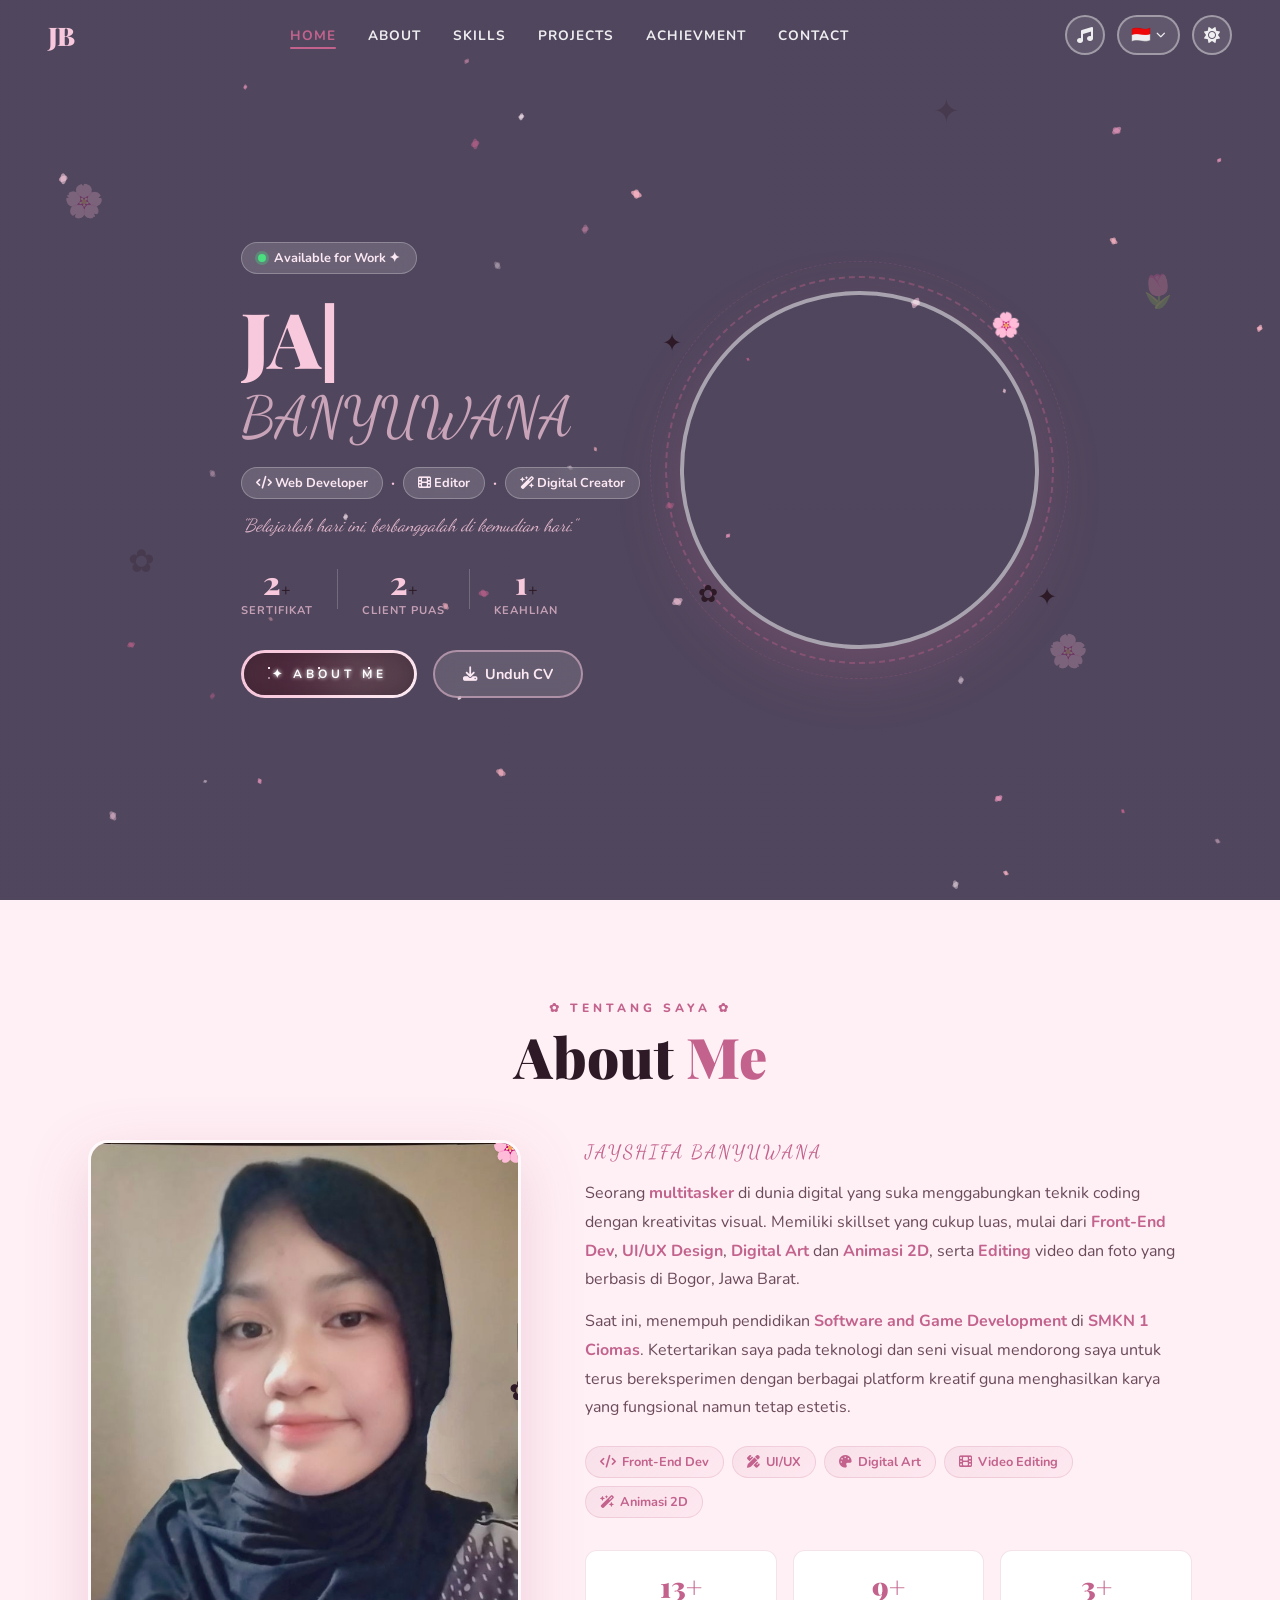
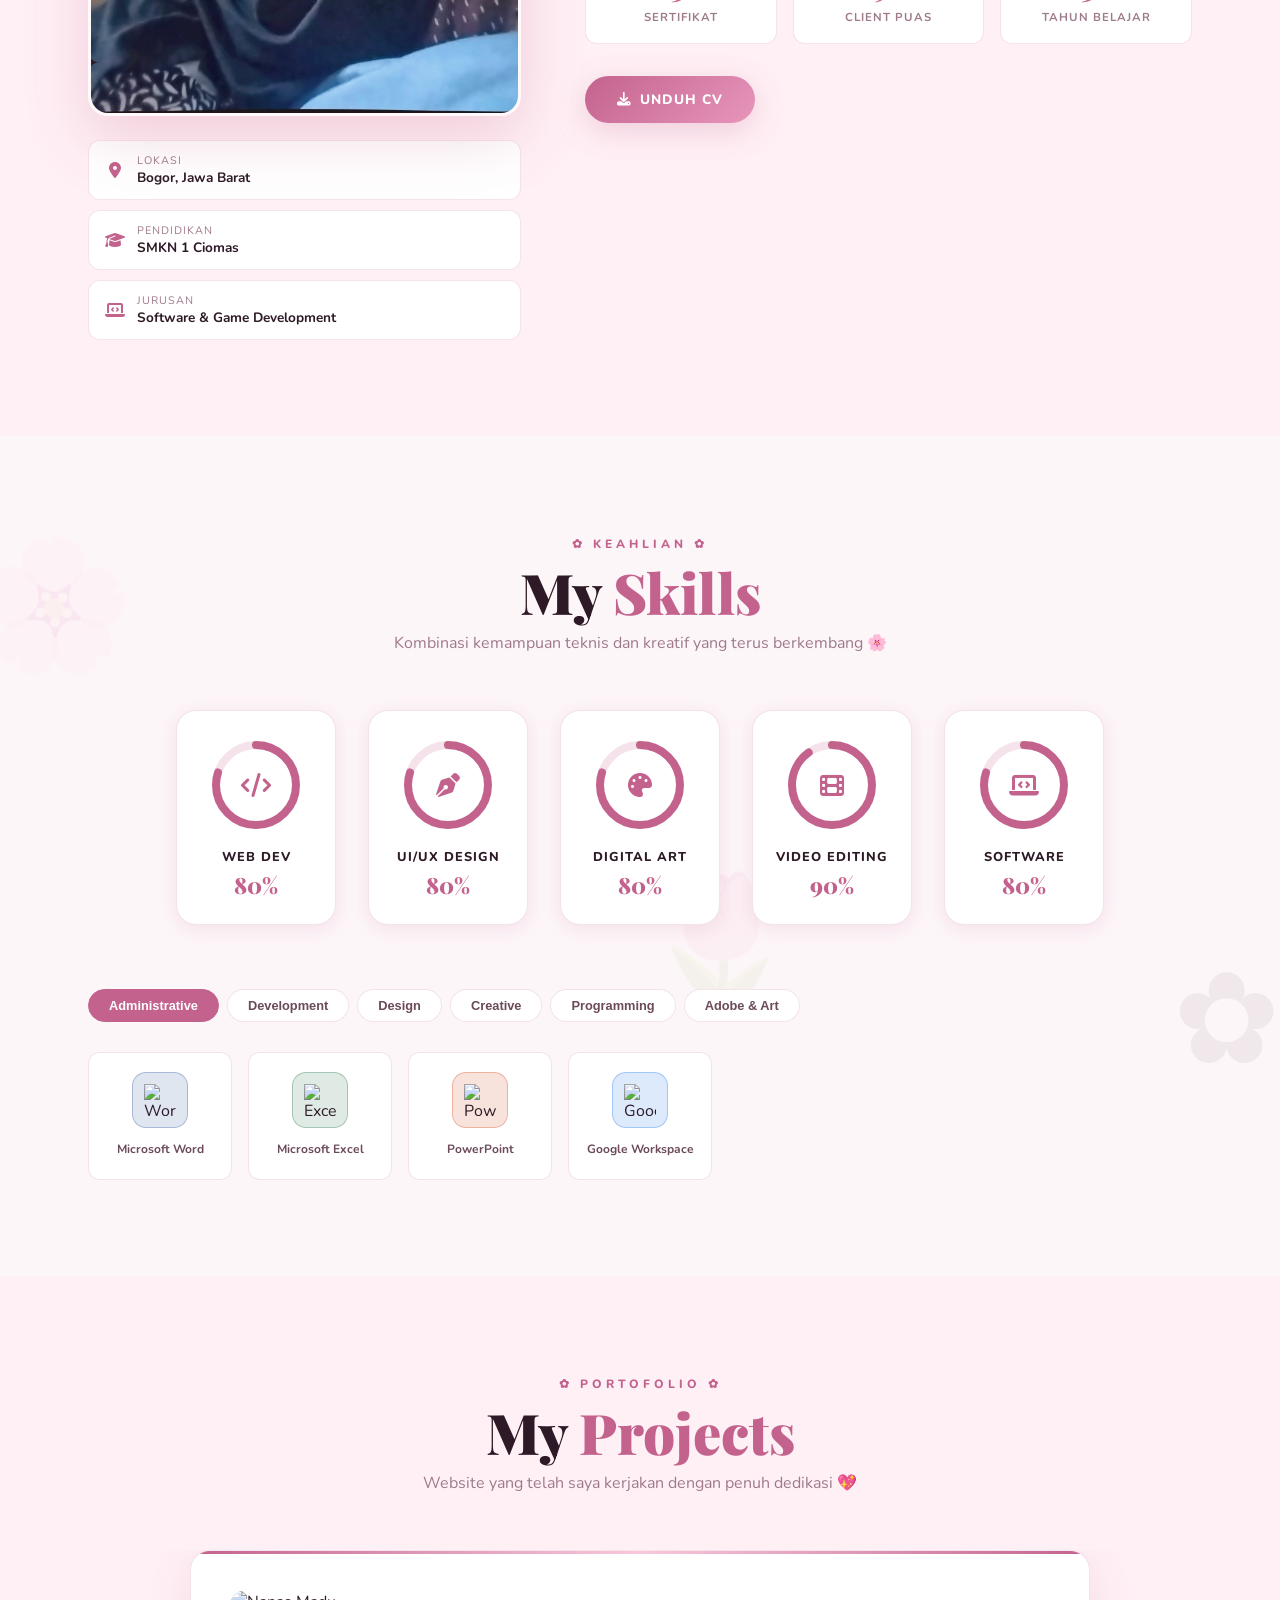
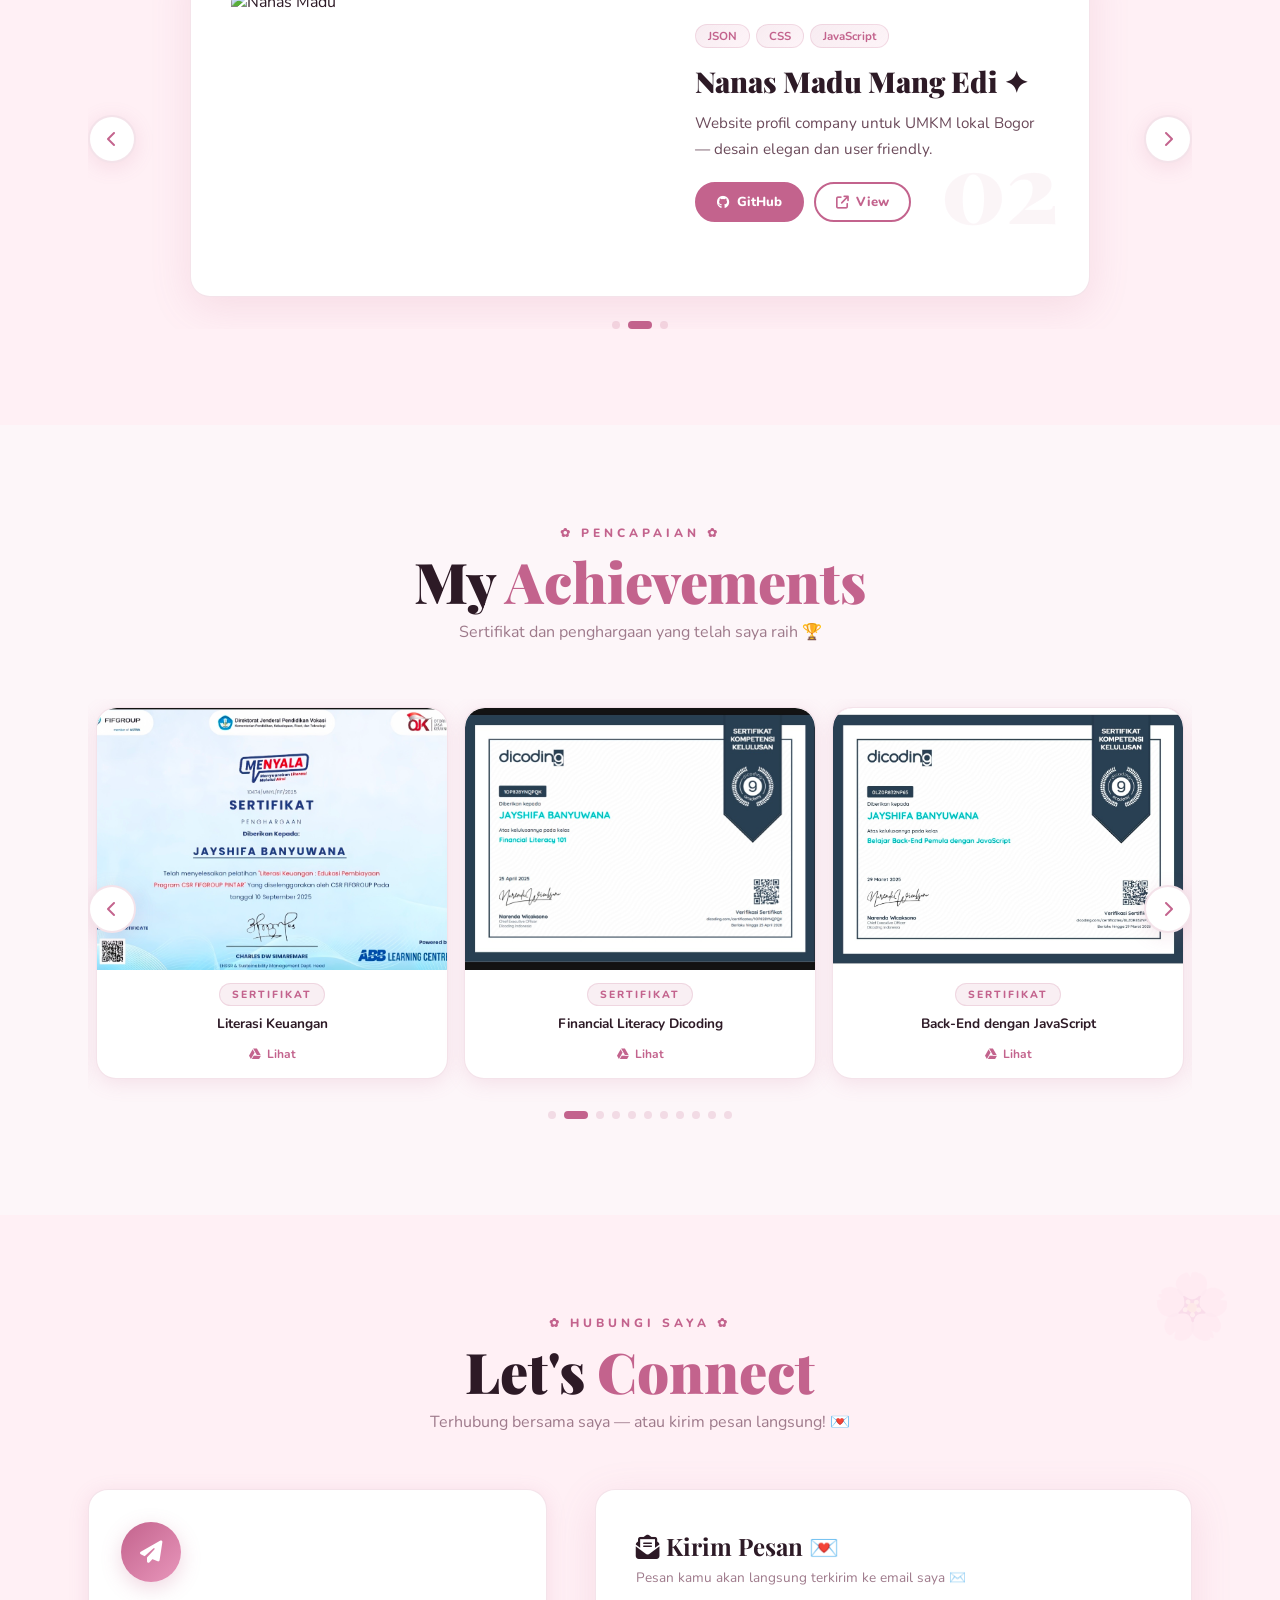
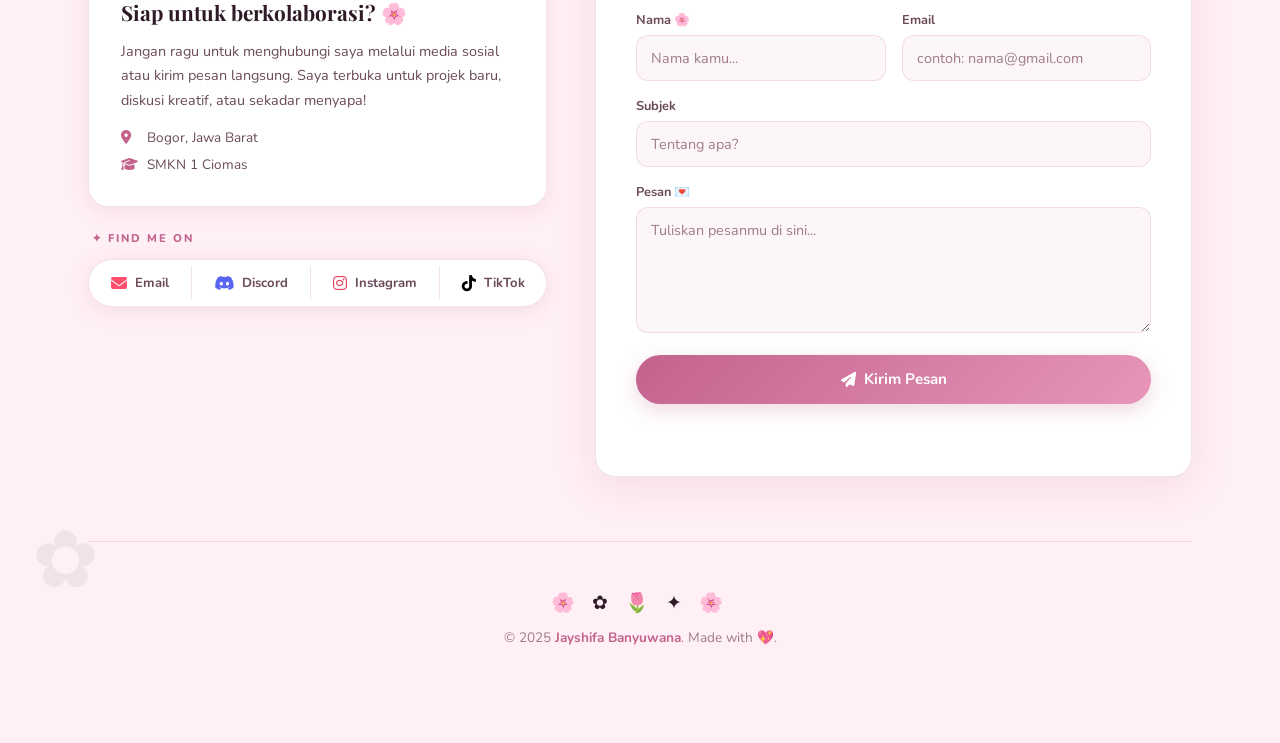
==== commit 18649955: "Update index.html" ====
--- a/index.html
+++ b/index.html
@@ -7,7 +7,61 @@
     html { overflow-x: hidden; }
     body { overflow-x: hidden; max-width: 100vw; }
   </style>
-  <title>SHIFA'S WEBSITE</title>
+
+  <title>Jayshifa Banyuwana — Web Developer, UI/UX & Digital Creator</title>
+  <meta name="description" content="Portfolio Jayshifa Banyuwana — Web Developer, UI/UX Designer, Digital Artist & Video Editor dari Bogor, Jawa Barat. Spesialis Front-End Development dan kreasi digital."/>
+  <meta name="keywords" content="Jayshifa Banyuwana, web developer, UI UX designer, digital art, front end developer, portfolio, Bogor, SMKN 1 Ciomas, video editing, animasi 2D"/>
+  <meta name="author" content="Jayshifa Banyuwana"/>
+  <meta name="robots" content="index, follow"/>
+  <link rel="canonical" href="https://jayshifabanyuwana.netlify.app/"/>
+
+  <meta property="og:type" content="website"/>
+  <meta property="og:url" content="https://jayshifabanyuwana.netlify.app/"/>
+  <meta property="og:title" content="Jayshifa Banyuwana — Web Developer, UI/UX & Digital Creator"/>
+  <meta property="og:description" content="Portfolio Jayshifa Banyuwana — Web Developer, UI/UX Designer, Digital Artist & Video Editor dari Bogor, Jawa Barat."/>
+  <meta property="og:image" content="https://jayshifabanyuwana.netlify.app/assets/fotojayshifaprofilweb.jpg"/>
+  <meta property="og:image:width" content="1200"/>
+  <meta property="og:image:height" content="630"/>
+  <meta property="og:locale" content="id_ID"/>
+  <meta property="og:site_name" content="Jayshifa Banyuwana Portfolio"/>
+
+  <meta name="twitter:card" content="summary_large_image"/>
+  <meta name="twitter:url" content="https://jayshifabanyuwana.netlify.app/"/>
+  <meta name="twitter:title" content="Jayshifa Banyuwana — Web Developer, UI/UX & Digital Creator"/>
+  <meta name="twitter:description" content="Portfolio Jayshifa Banyuwana — Web Developer, UI/UX Designer, Digital Artist & Video Editor dari Bogor, Jawa Barat."/>
+  <meta name="twitter:image" content="https://jayshifabanyuwana.netlify.app/assets/fotojayshifaprofilweb.jpg"/>
+
+  <meta name="theme-color" content="#c3638d"/>
+
+  <script type="application/ld+json">
+  {
+    "@context": "https://schema.org",
+    "@type": "Person",
+    "name": "Jayshifa Banyuwana",
+    "url": "https://jayshifabanyuwana.netlify.app/",
+    "image": "https://jayshifabanyuwana.netlify.app/assets/fotojayshifaprofilweb.jpg",
+    "jobTitle": "Web Developer & Digital Creator",
+    "description": "Web Developer, UI/UX Designer, Digital Artist dan Video Editor dari Bogor, Jawa Barat.",
+    "address": {
+      "@type": "PostalAddress",
+      "addressLocality": "Bogor",
+      "addressRegion": "Jawa Barat",
+      "addressCountry": "ID"
+    },
+    "alumniOf": {
+      "@type": "EducationalOrganization",
+      "name": "SMKN 1 Ciomas"
+    },
+    "sameAs": [
+      "https://github.com/jshifaacode",
+      "https://www.instagram.com/jbanyu1a_",
+      "https://www.linkedin.com/in/jayshifa-banyuwana-8a5334283",
+      "https://www.tiktok.com/@jayshifabanyuwana",
+      "https://youtube.com/@jshif44b"
+    ],
+    "knowsAbout": ["Web Development", "UI/UX Design", "Digital Art", "Video Editing", "2D Animation", "JavaScript", "CSS", "HTML"]
+  }
+  </script>
   <link rel="preconnect" href="https://fonts.googleapis.com"/>
   <link rel="preconnect" href="https://fonts.gstatic.com" crossorigin/>
   <link href="https://fonts.googleapis.com/css2?family=Playfair+Display:ital,wght@0,400;0,700;0,900;1,400&family=Nunito:wght@300;400;600;700;800&family=Dancing+Script:wght@600;700&display=swap" rel="stylesheet"/>
@@ -539,4 +593,4 @@
 <script src="scripts/contact.js"></script>
 <script src="scripts/lang.js"></script>
 </body>
-</html>ter-bottom" data-aos>
+</html>
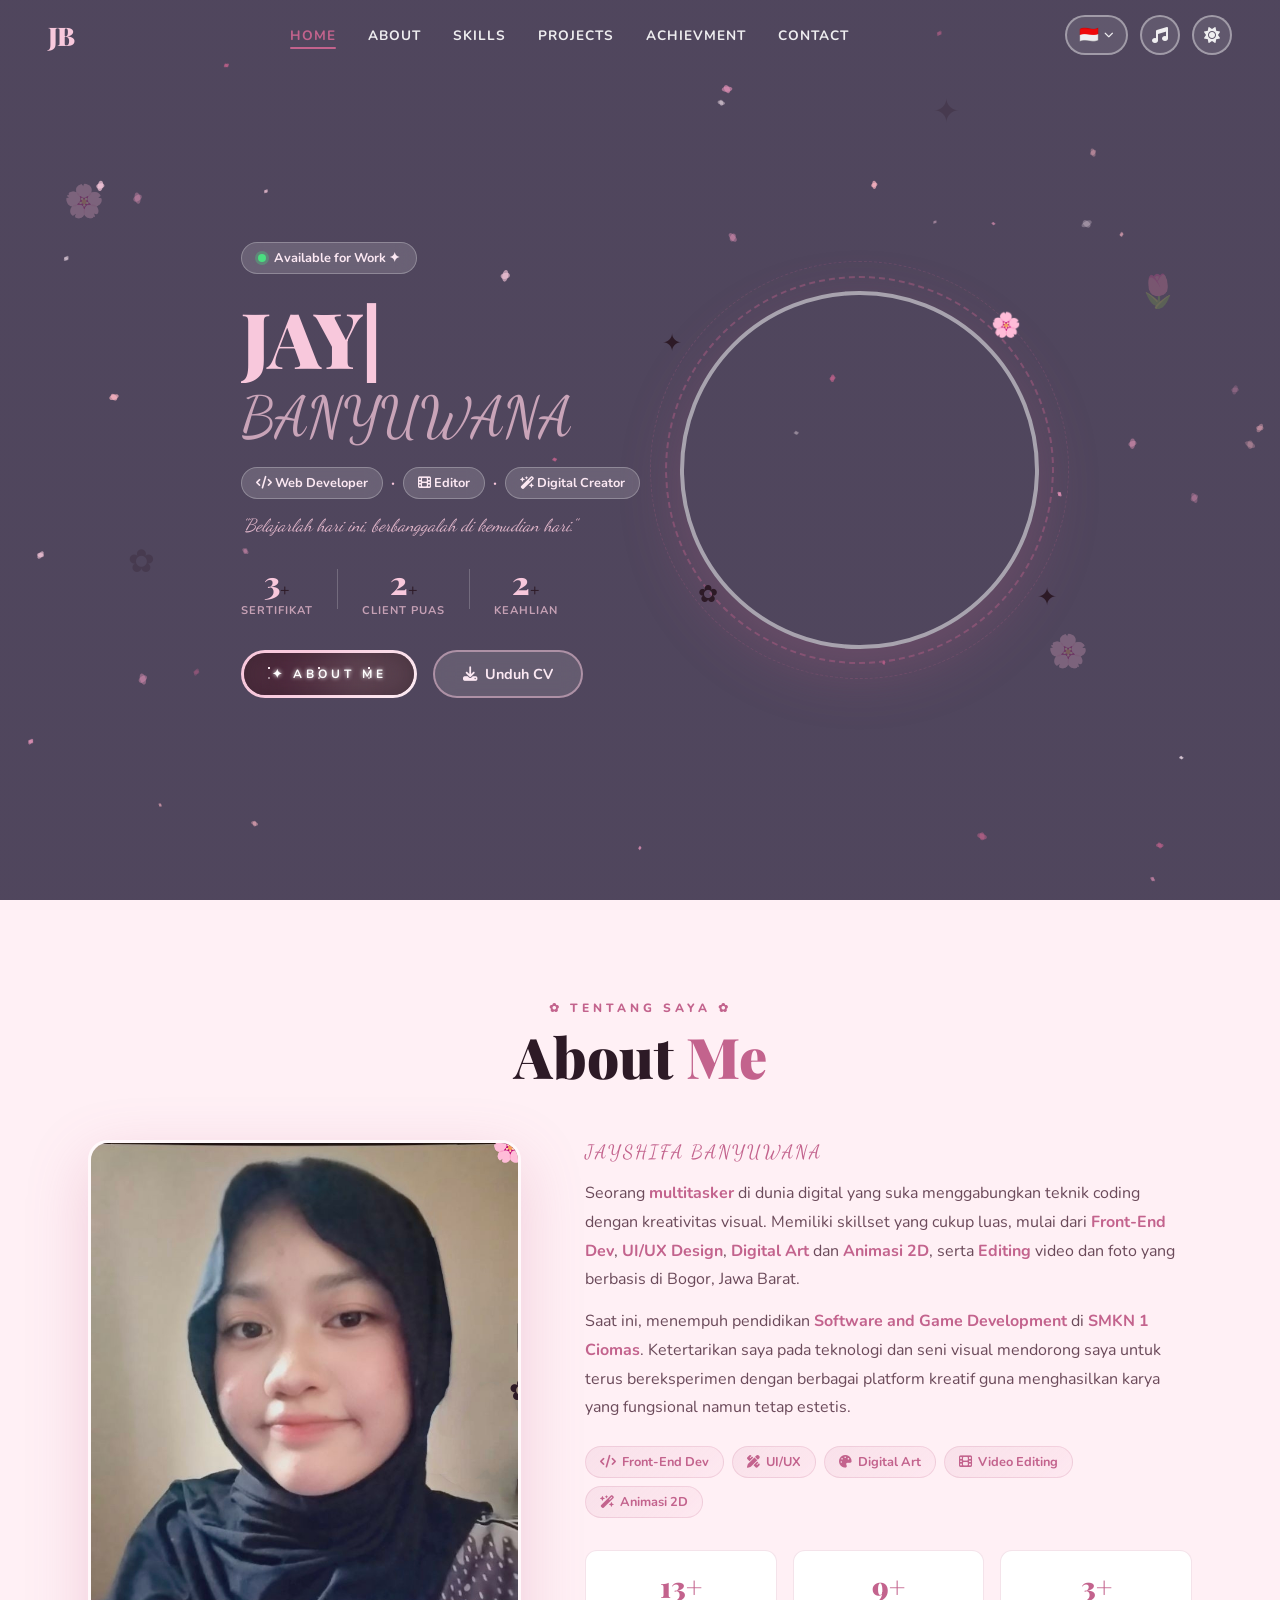
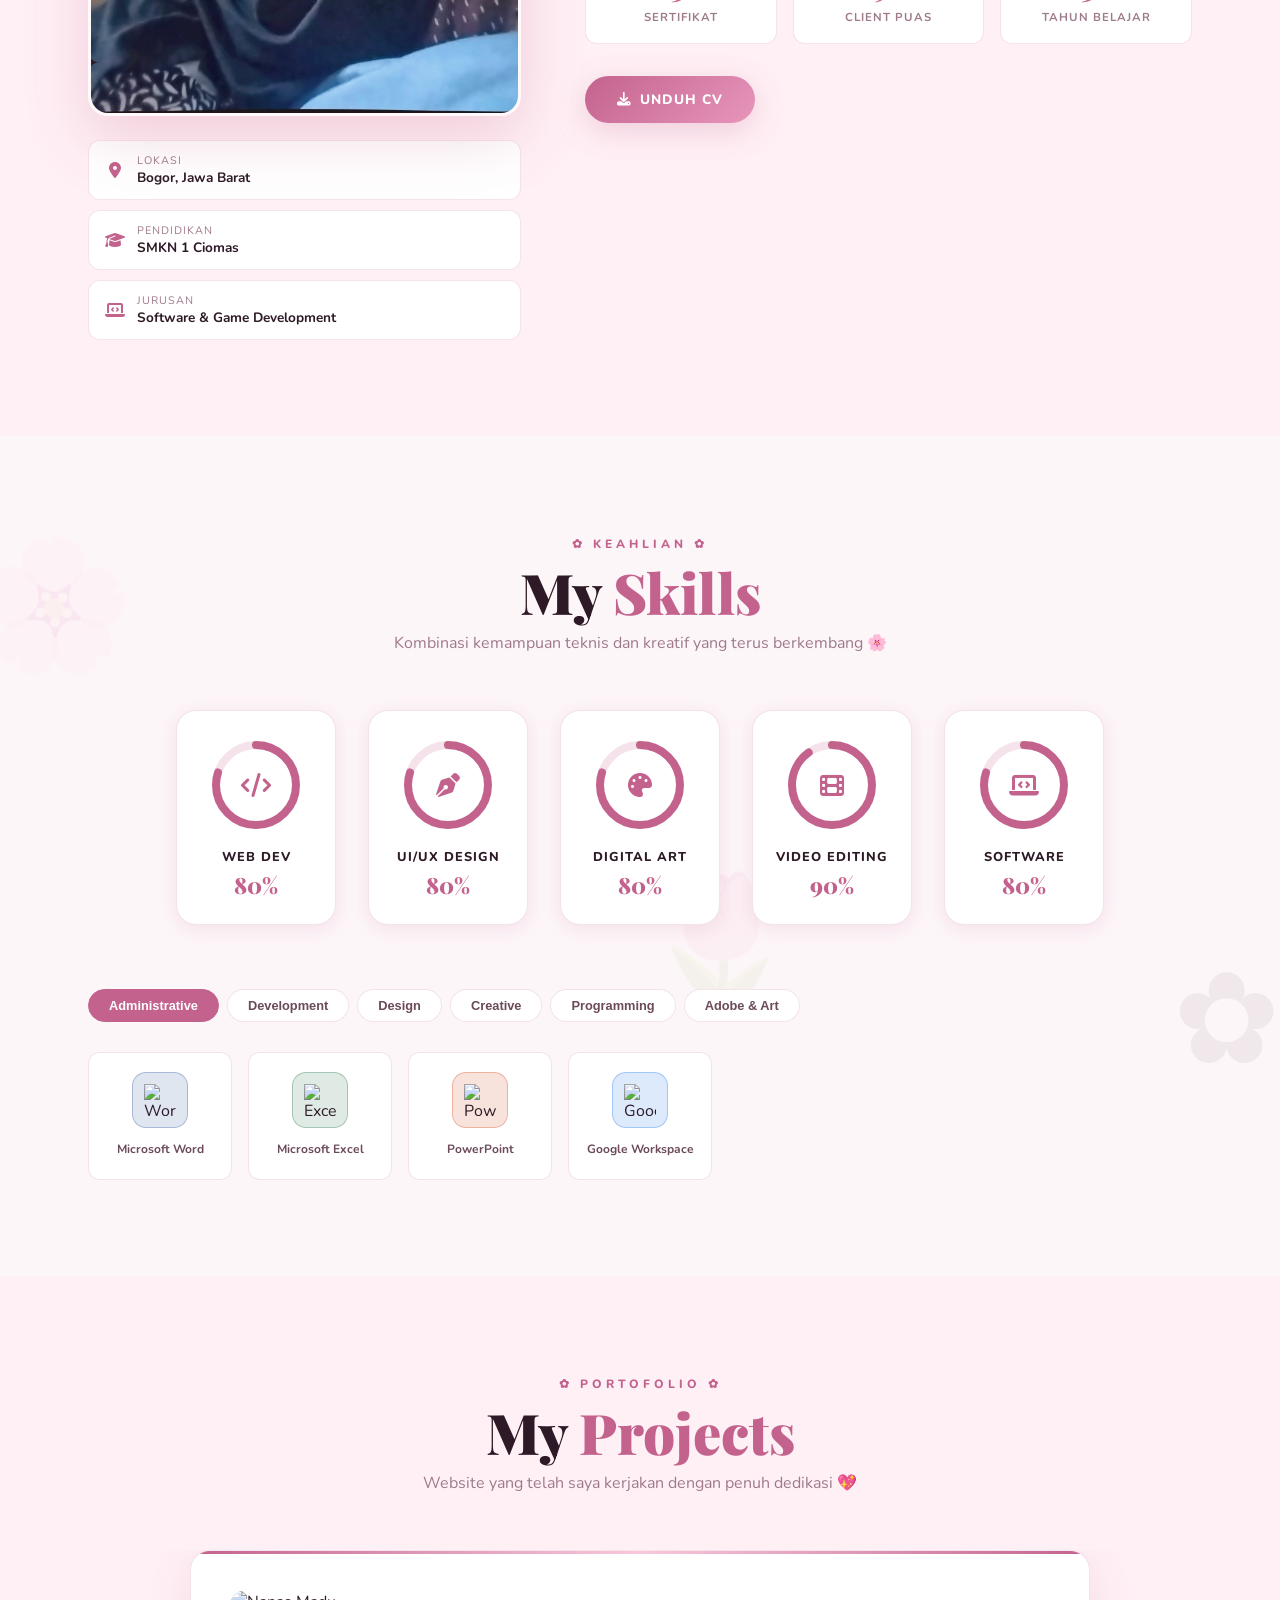
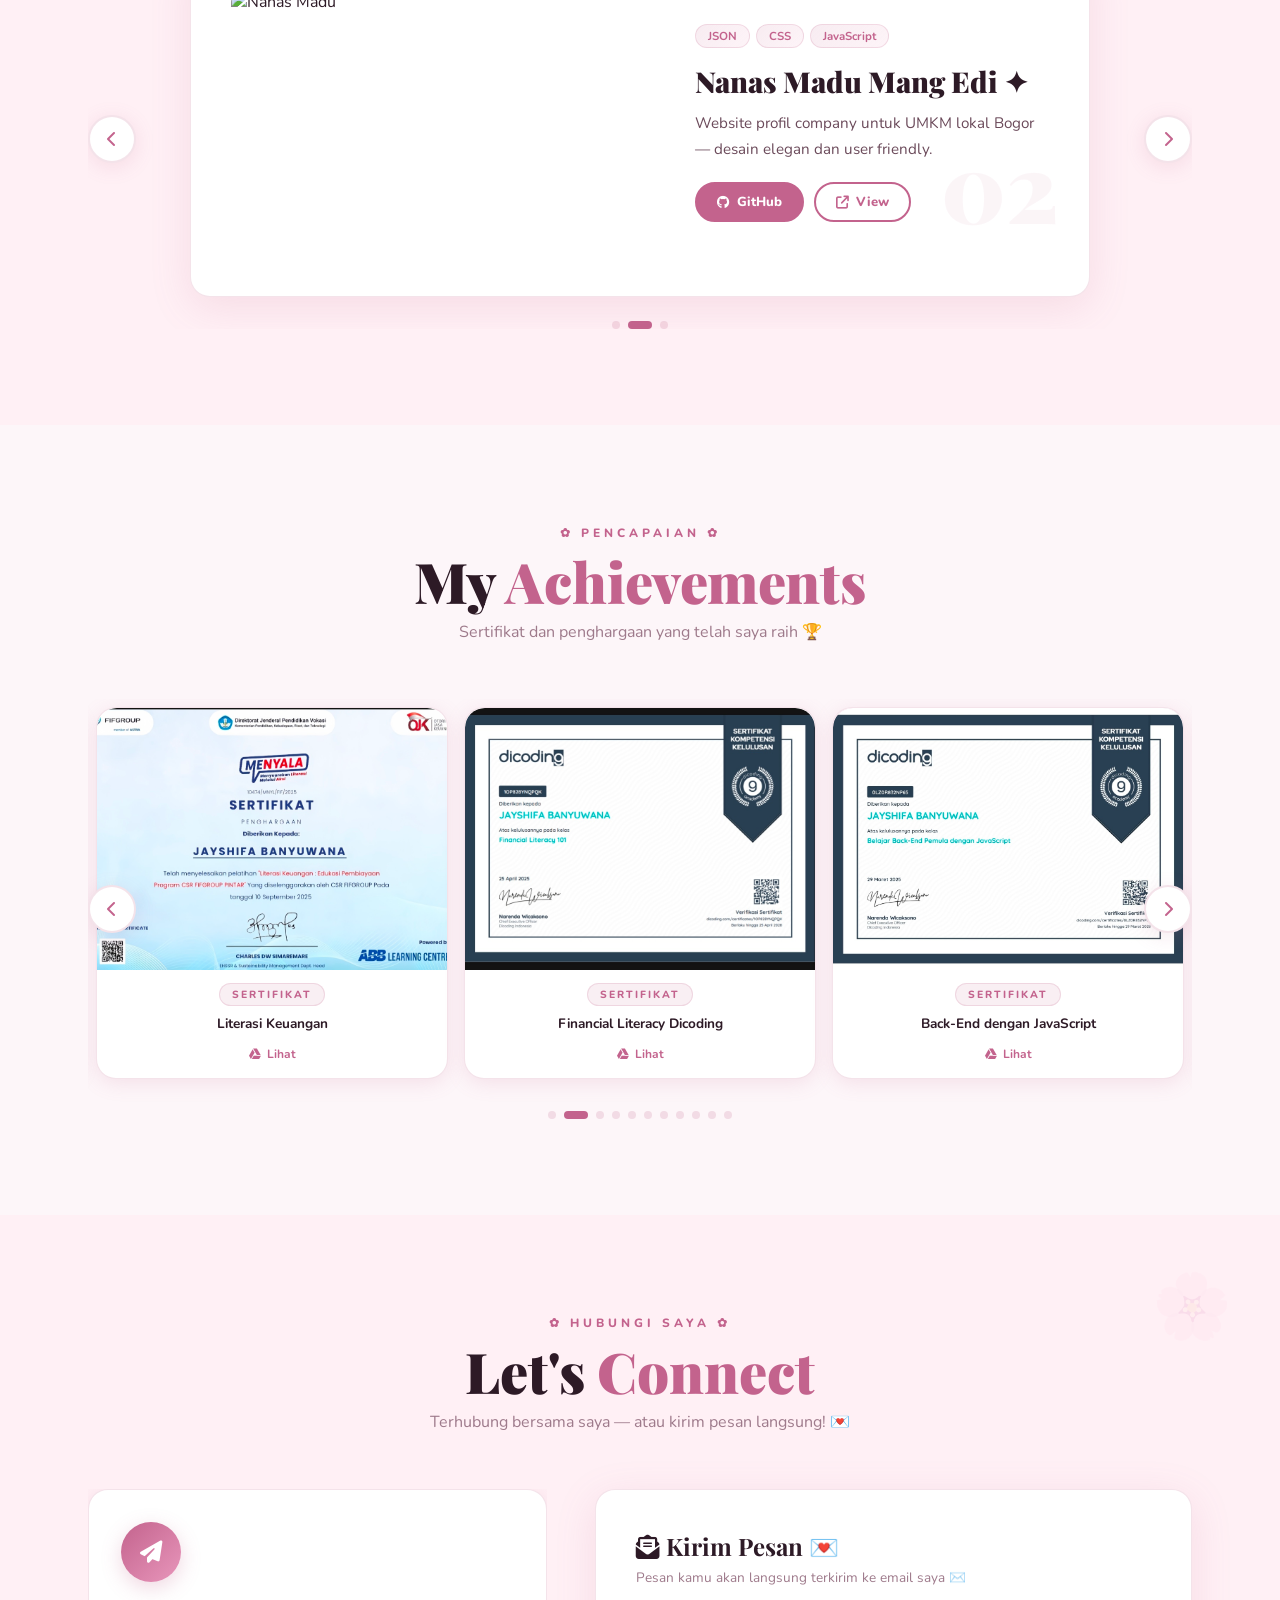
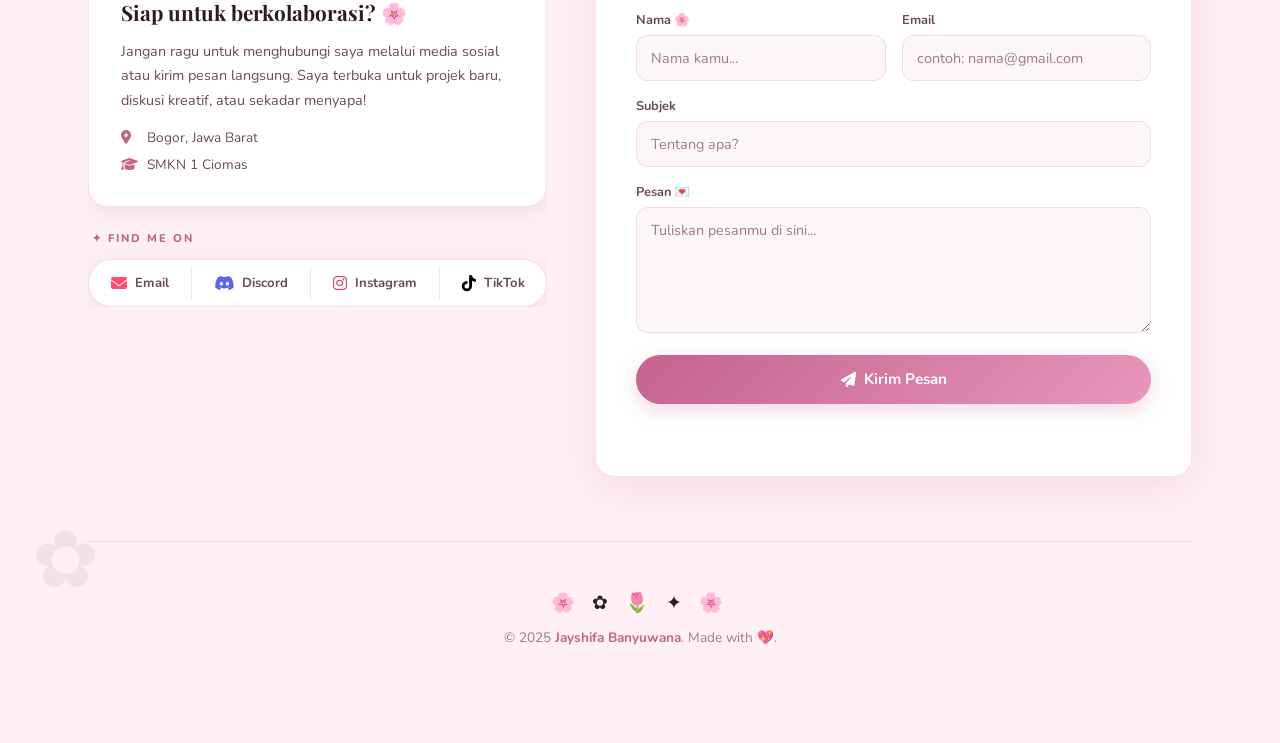
==== commit 1dcfc080: "Update index.html" ====
--- a/index.html
+++ b/index.html
@@ -100,9 +100,6 @@
     <li><a href="#contact-section" id="nav-contact">Contact</a></li>
   </ul>
   <div class="nav-right">
-    <button class="audio-toggle" id="audioToggle" title="Musik">
-      <i class="fa-solid fa-music" id="audioIcon"></i>
-    </button>
     <div class="lang-wrapper" id="langWrapper">
       <button class="lang-toggle" id="langToggle" title="Bahasa">
         <span class="lang-flag">🇮🇩</span>
@@ -119,6 +116,9 @@
         <div class="lang-item" data-lang="ar">🇸🇦 العربية</div>
       </div>
     </div>
+    <button class="audio-toggle" id="audioToggle" title="Musik">
+      <i class="fa-solid fa-music" id="audioIcon"></i>
+    </button>
     <button class="theme-toggle" id="themeToggle" title="Toggle tema">
       <i class="fa-solid fa-sun" id="themeIcon"></i>
     </button>
--- a/styles/section.css
+++ b/styles/section.css
@@ -85,6 +85,34 @@
 
 .contact-left-col {
   min-width: 0;
+  width: 100%;
+  overflow: hidden;
+  box-sizing: border-box;
+}
+
+.contact-info-card {
+  overflow: hidden;
+  word-break: break-word;
+  box-sizing: border-box;
+}
+
+.contact-info-card p {
+  white-space: normal;
+  overflow-wrap: break-word;
+  word-break: break-word;
+}
+
+@media (max-width: 768px) {
+  .contact-info-card {
+    width: 100%;
+    max-width: 100%;
+    padding: 1.5rem;
+  }
+
+  .contact-info-card p {
+    font-size: 0.88rem;
+    line-height: 1.65;
+  }
 }
 
 body * { transition-property: background-color, border-color, color, box-shadow; transition-duration: 0.3s; }
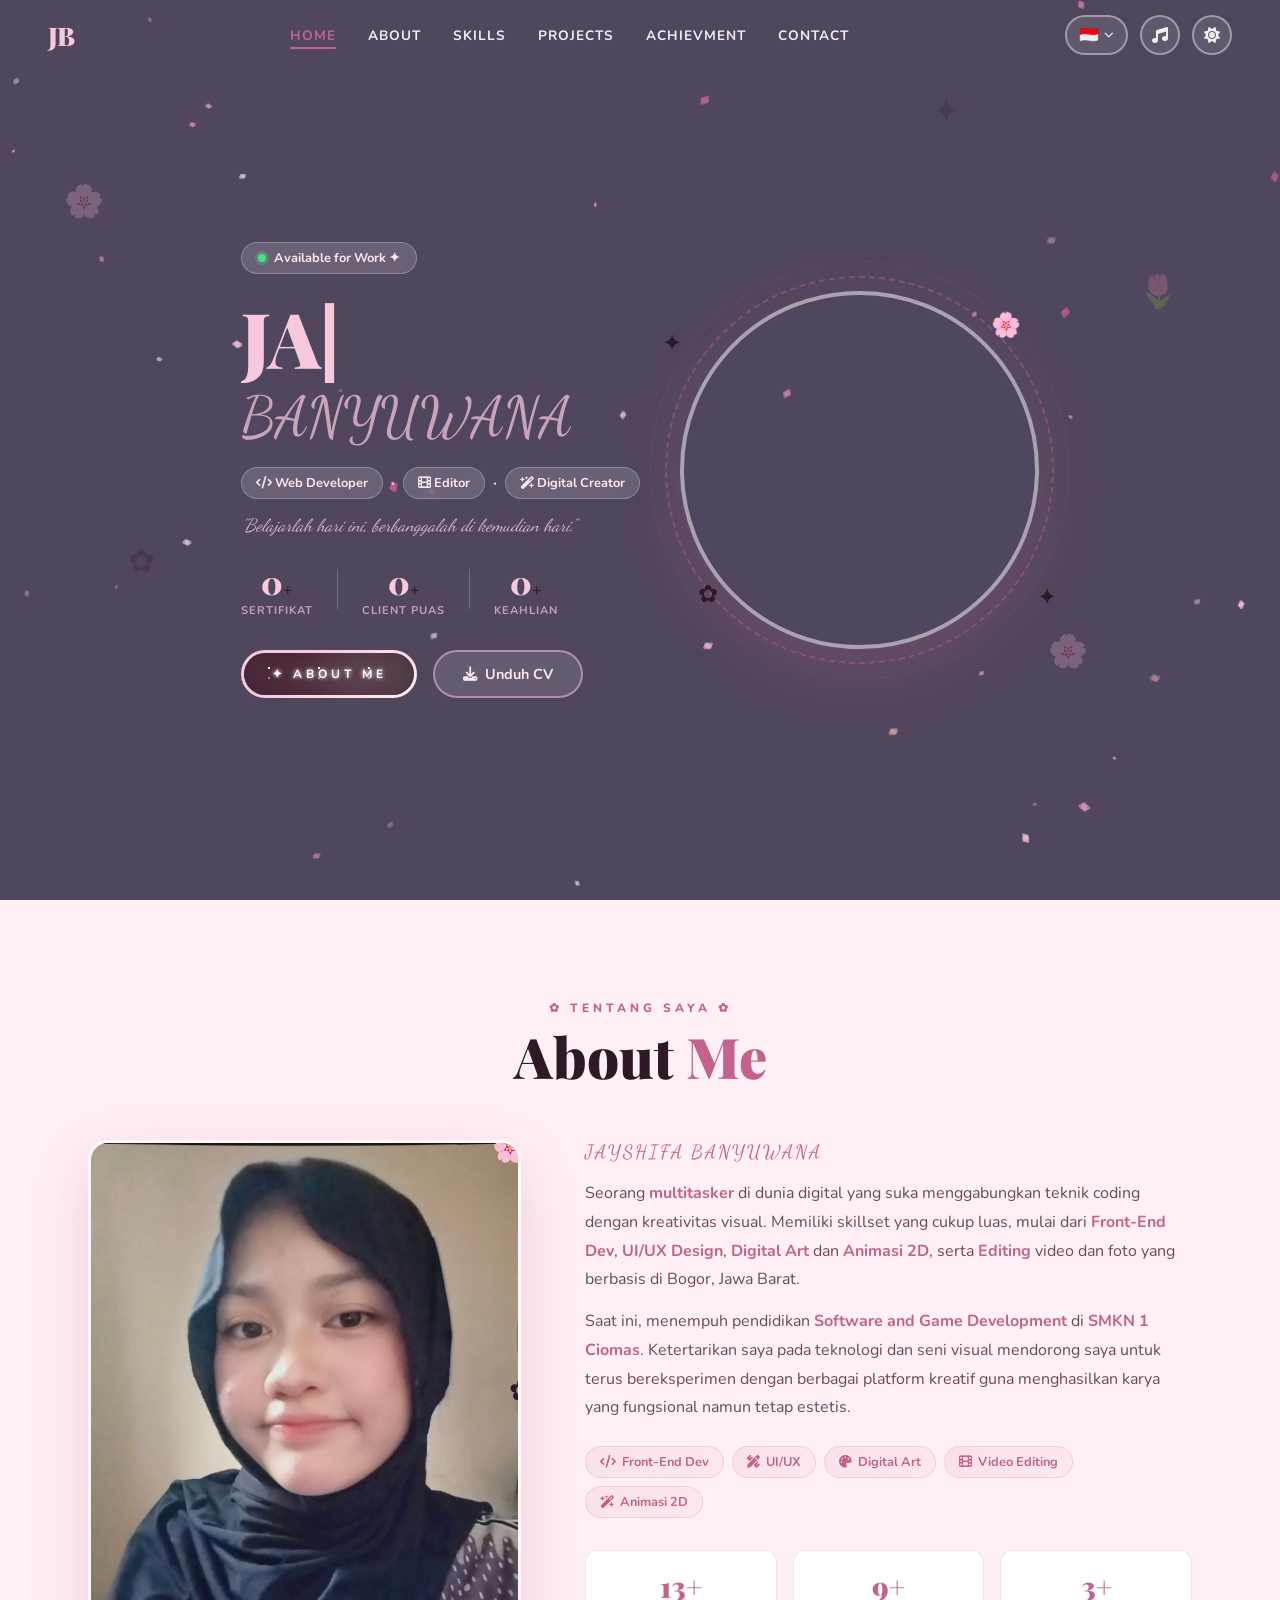
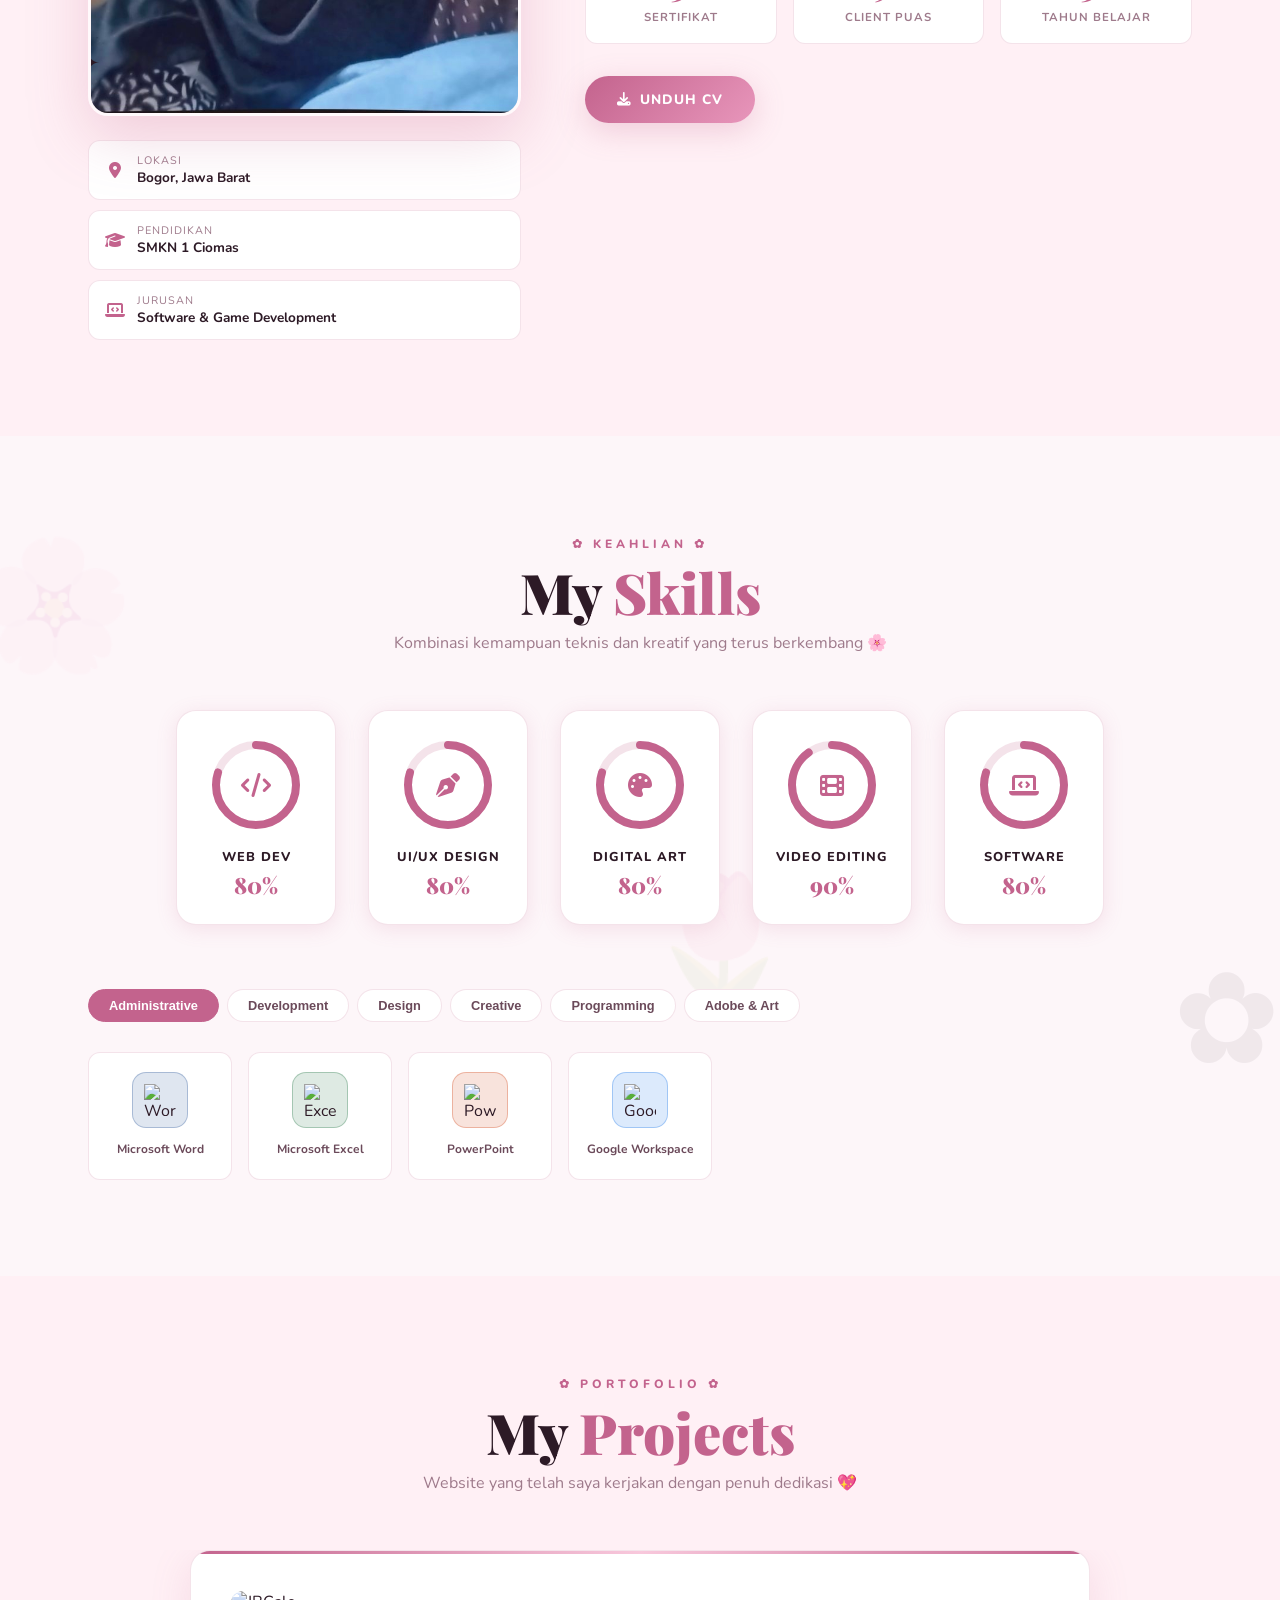
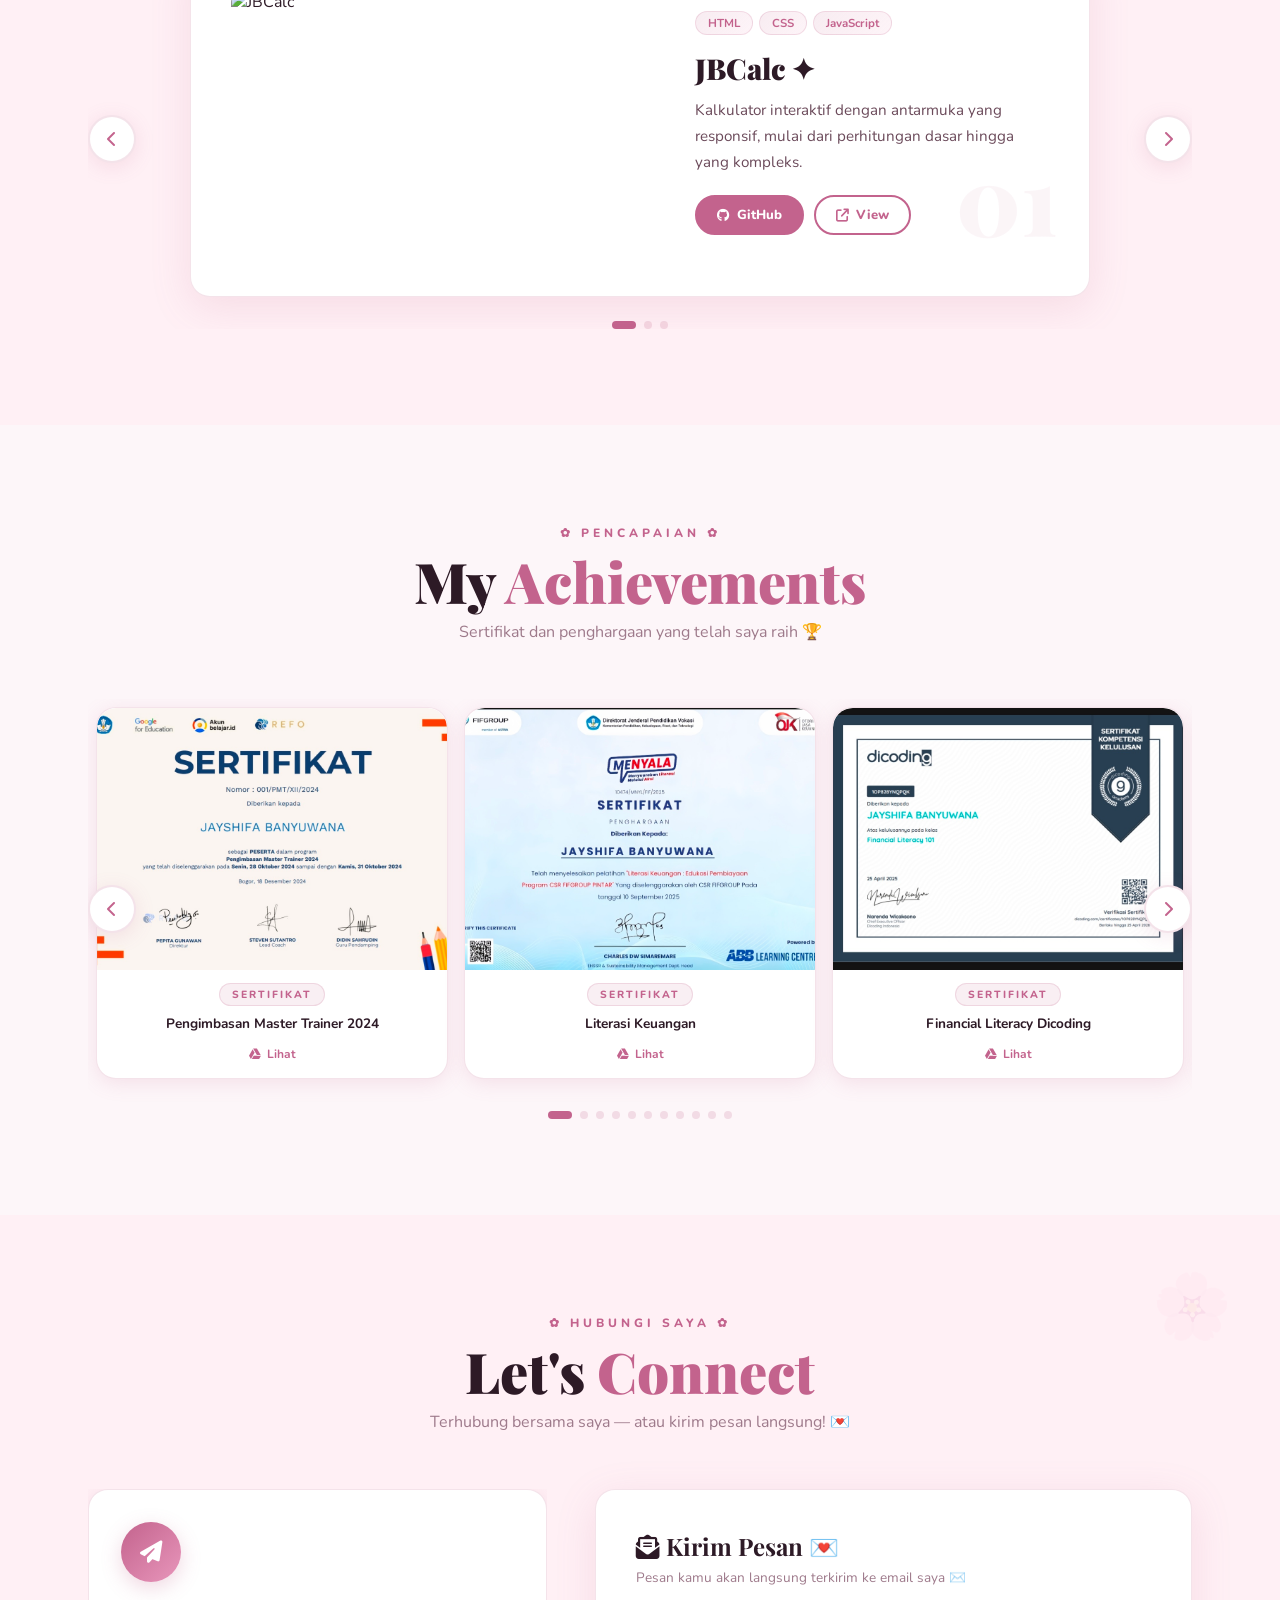
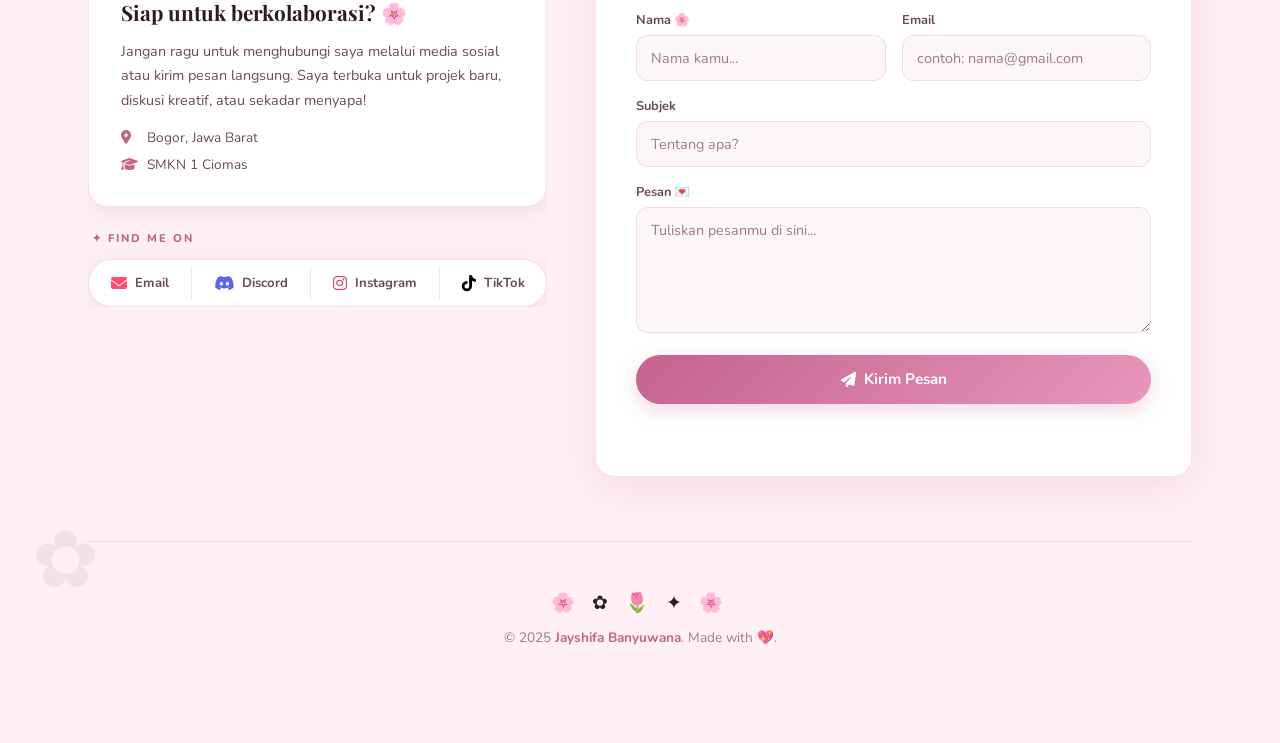
==== commit 99adbb81: "Update index.html" ====
--- a/index.html
+++ b/index.html
@@ -9,6 +9,7 @@
   </style>
 
   <title>Jayshifa Banyuwana — Web Developer, UI/UX & Digital Creator</title>
+  <meta name="google-site-verification" content="F3C8gJHUa8qRFtO7SsdoA2Ec05kL1RKqT5pSFp6UUSc" />
   <meta name="description" content="Portfolio Jayshifa Banyuwana — Web Developer, UI/UX Designer, Digital Artist & Video Editor dari Bogor, Jawa Barat. Spesialis Front-End Development dan kreasi digital."/>
   <meta name="keywords" content="Jayshifa Banyuwana, web developer, UI UX designer, digital art, front end developer, portfolio, Bogor, SMKN 1 Ciomas, video editing, animasi 2D"/>
   <meta name="author" content="Jayshifa Banyuwana"/>
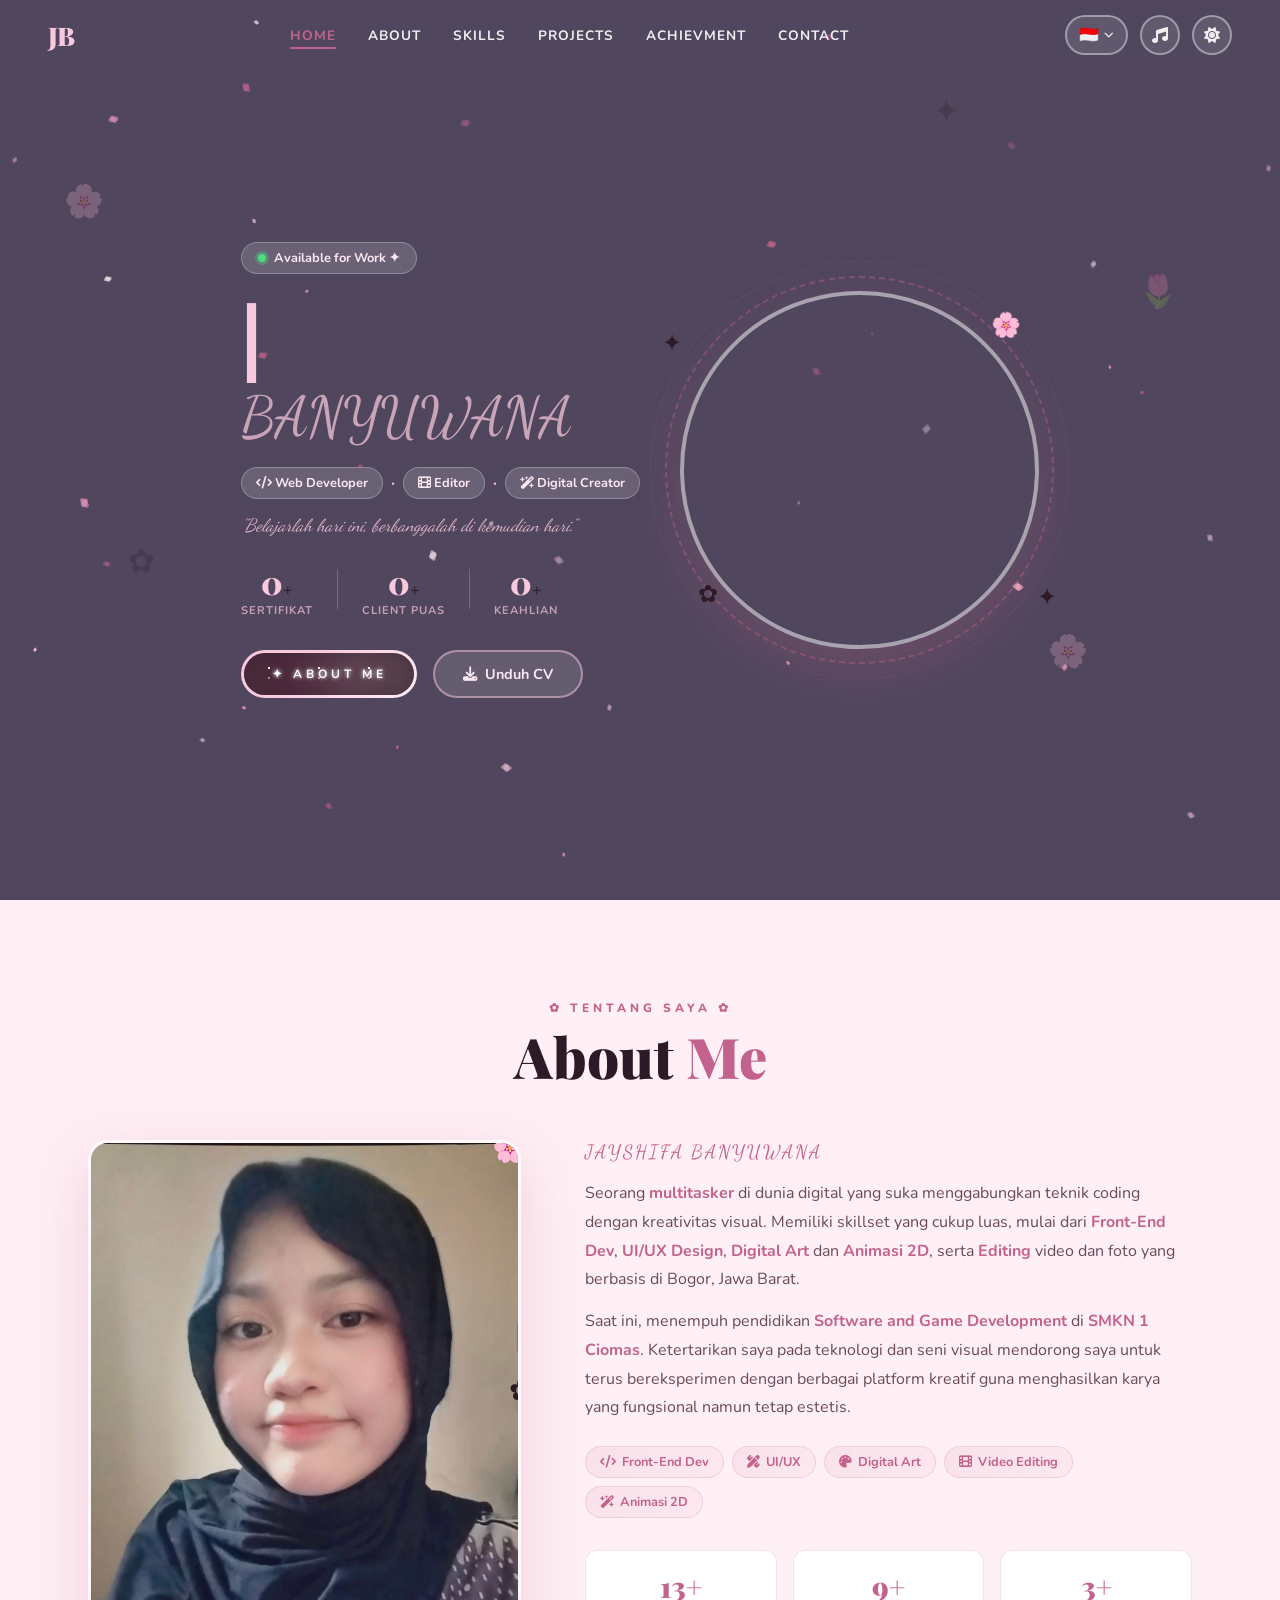
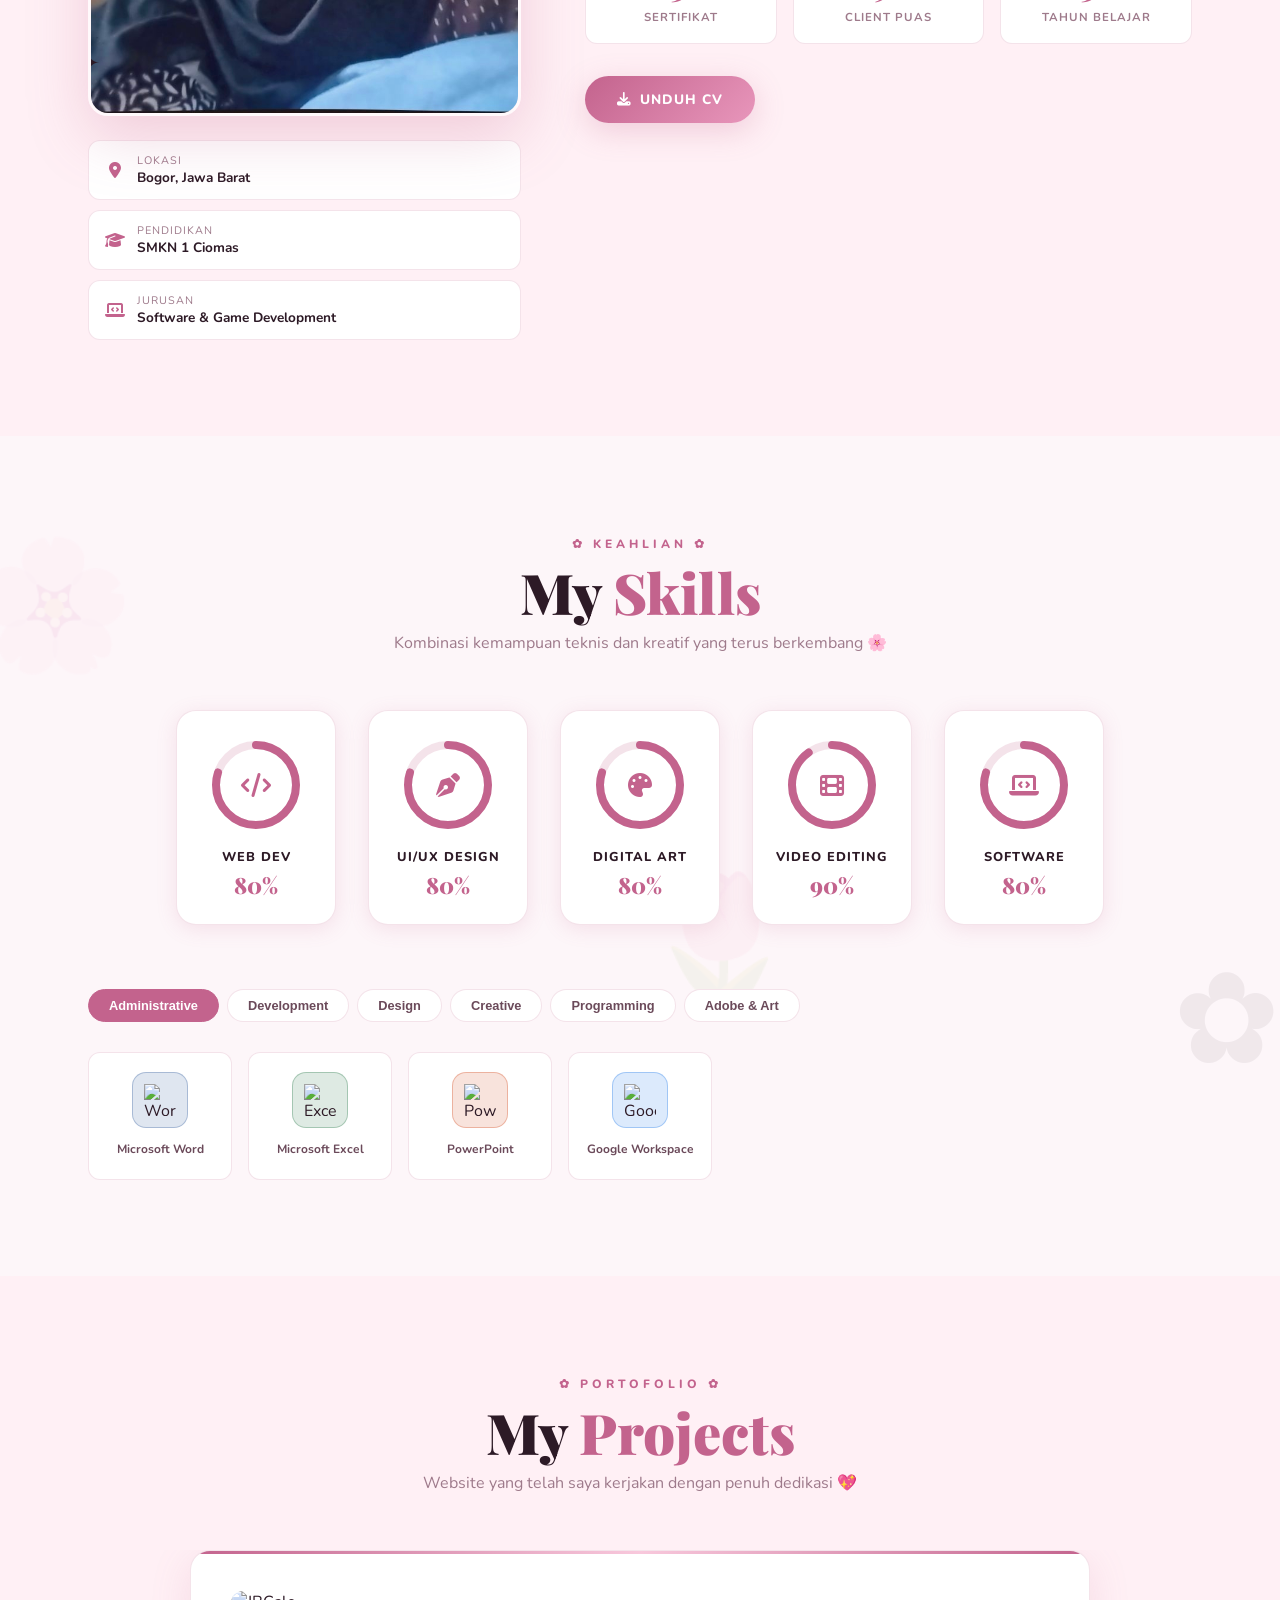
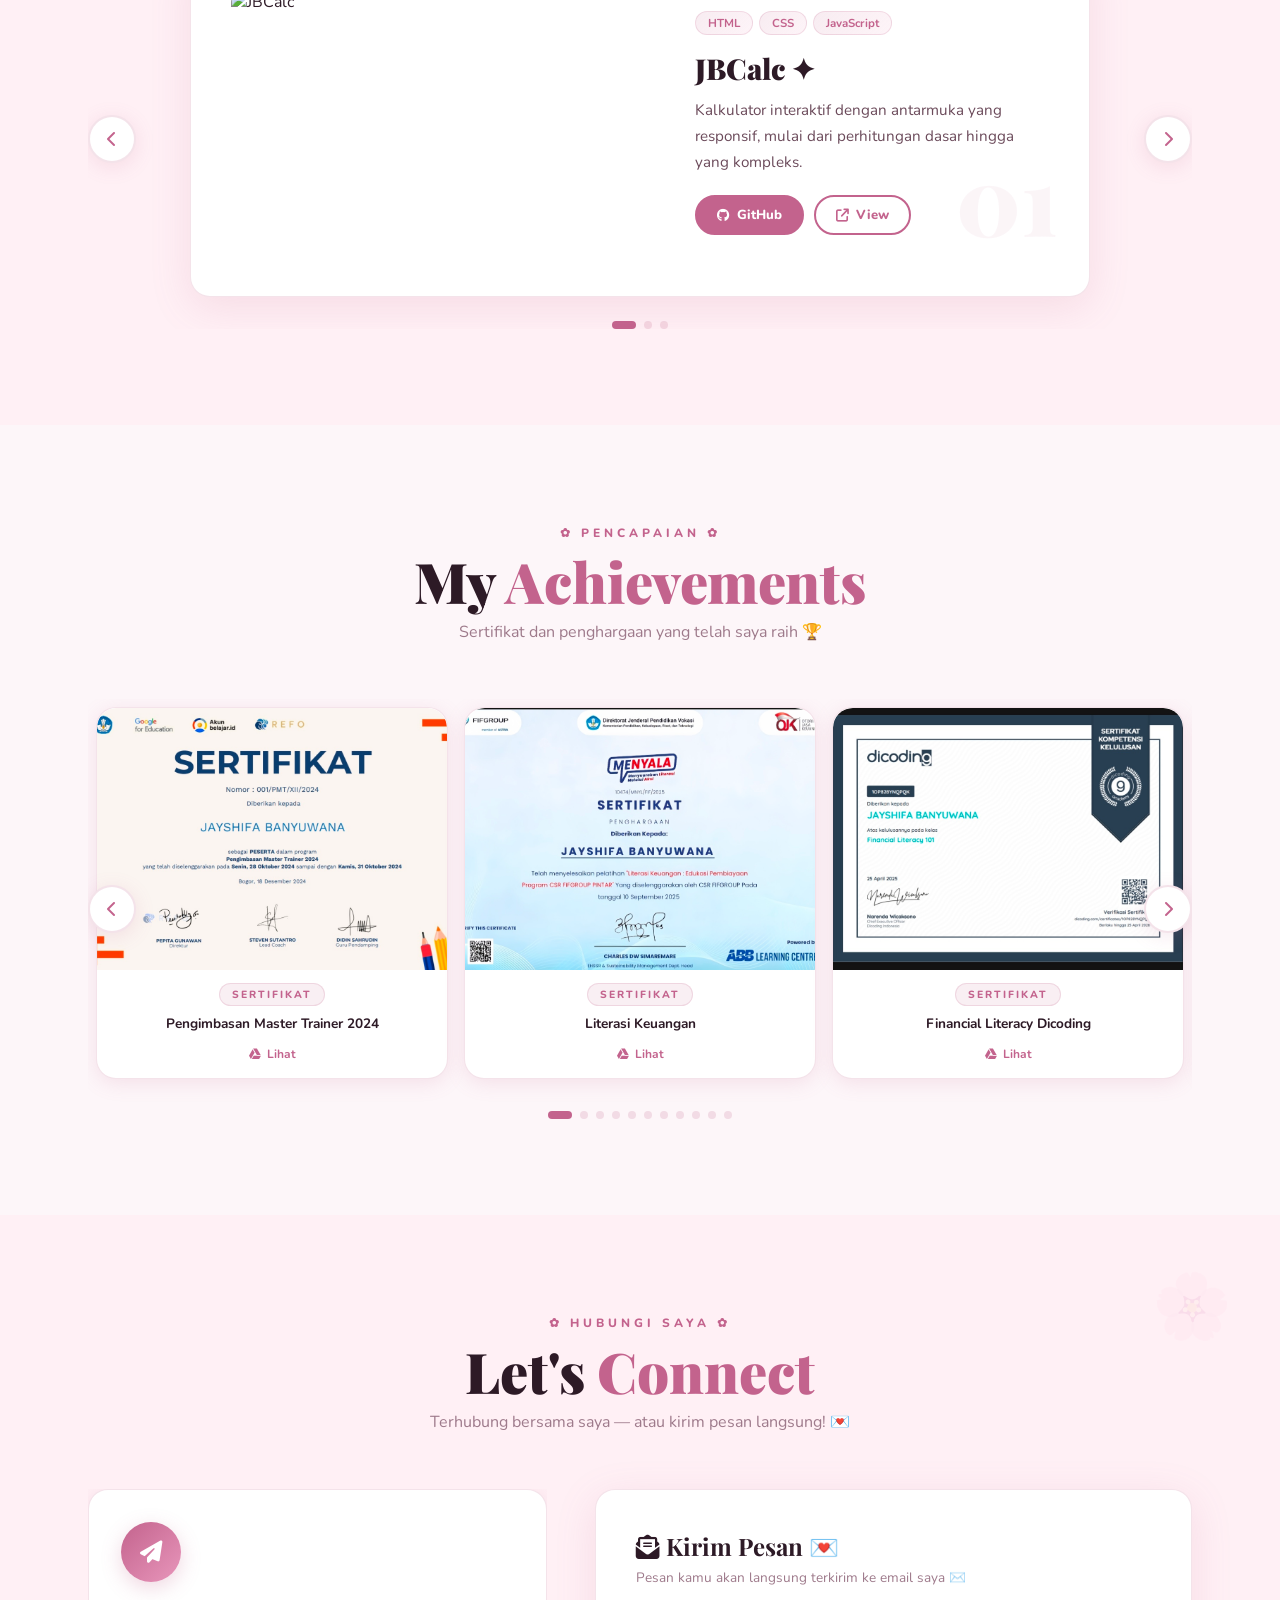
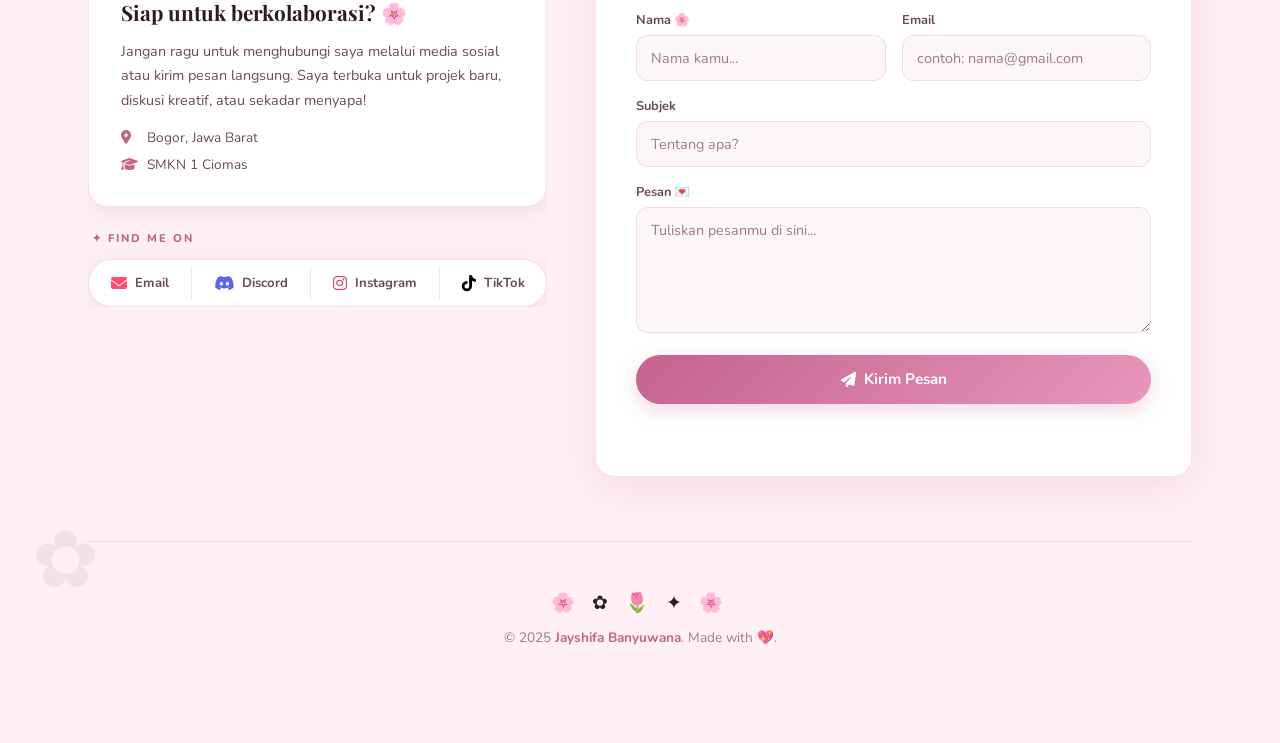
==== commit b00217ae: "Update index.html" ====
--- a/index.html
+++ b/index.html
@@ -9,7 +9,6 @@
   </style>
 
   <title>Jayshifa Banyuwana — Web Developer, UI/UX & Digital Creator</title>
-  <meta name="google-site-verification" content="F3C8gJHUa8qRFtO7SsdoA2Ec05kL1RKqT5pSFp6UUSc" />
   <meta name="description" content="Portfolio Jayshifa Banyuwana — Web Developer, UI/UX Designer, Digital Artist & Video Editor dari Bogor, Jawa Barat. Spesialis Front-End Development dan kreasi digital."/>
   <meta name="keywords" content="Jayshifa Banyuwana, web developer, UI UX designer, digital art, front end developer, portfolio, Bogor, SMKN 1 Ciomas, video editing, animasi 2D"/>
   <meta name="author" content="Jayshifa Banyuwana"/>
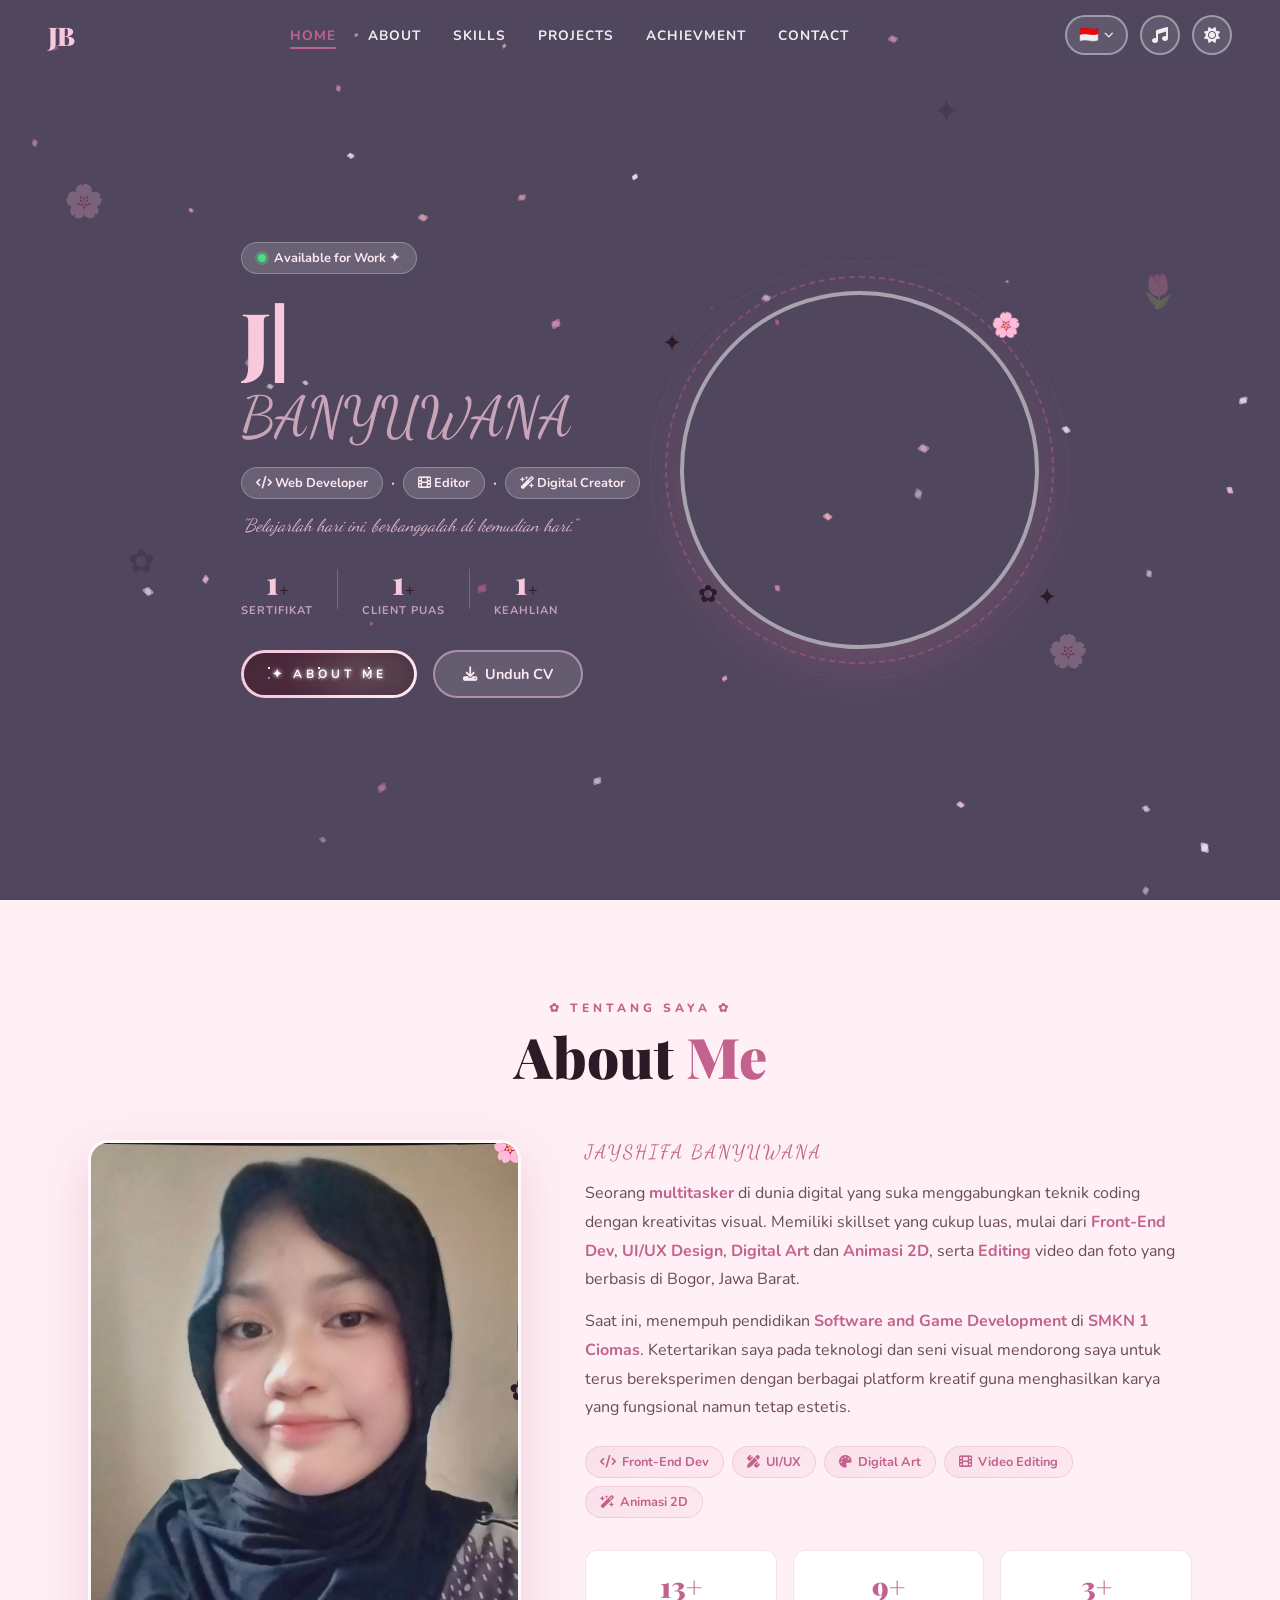
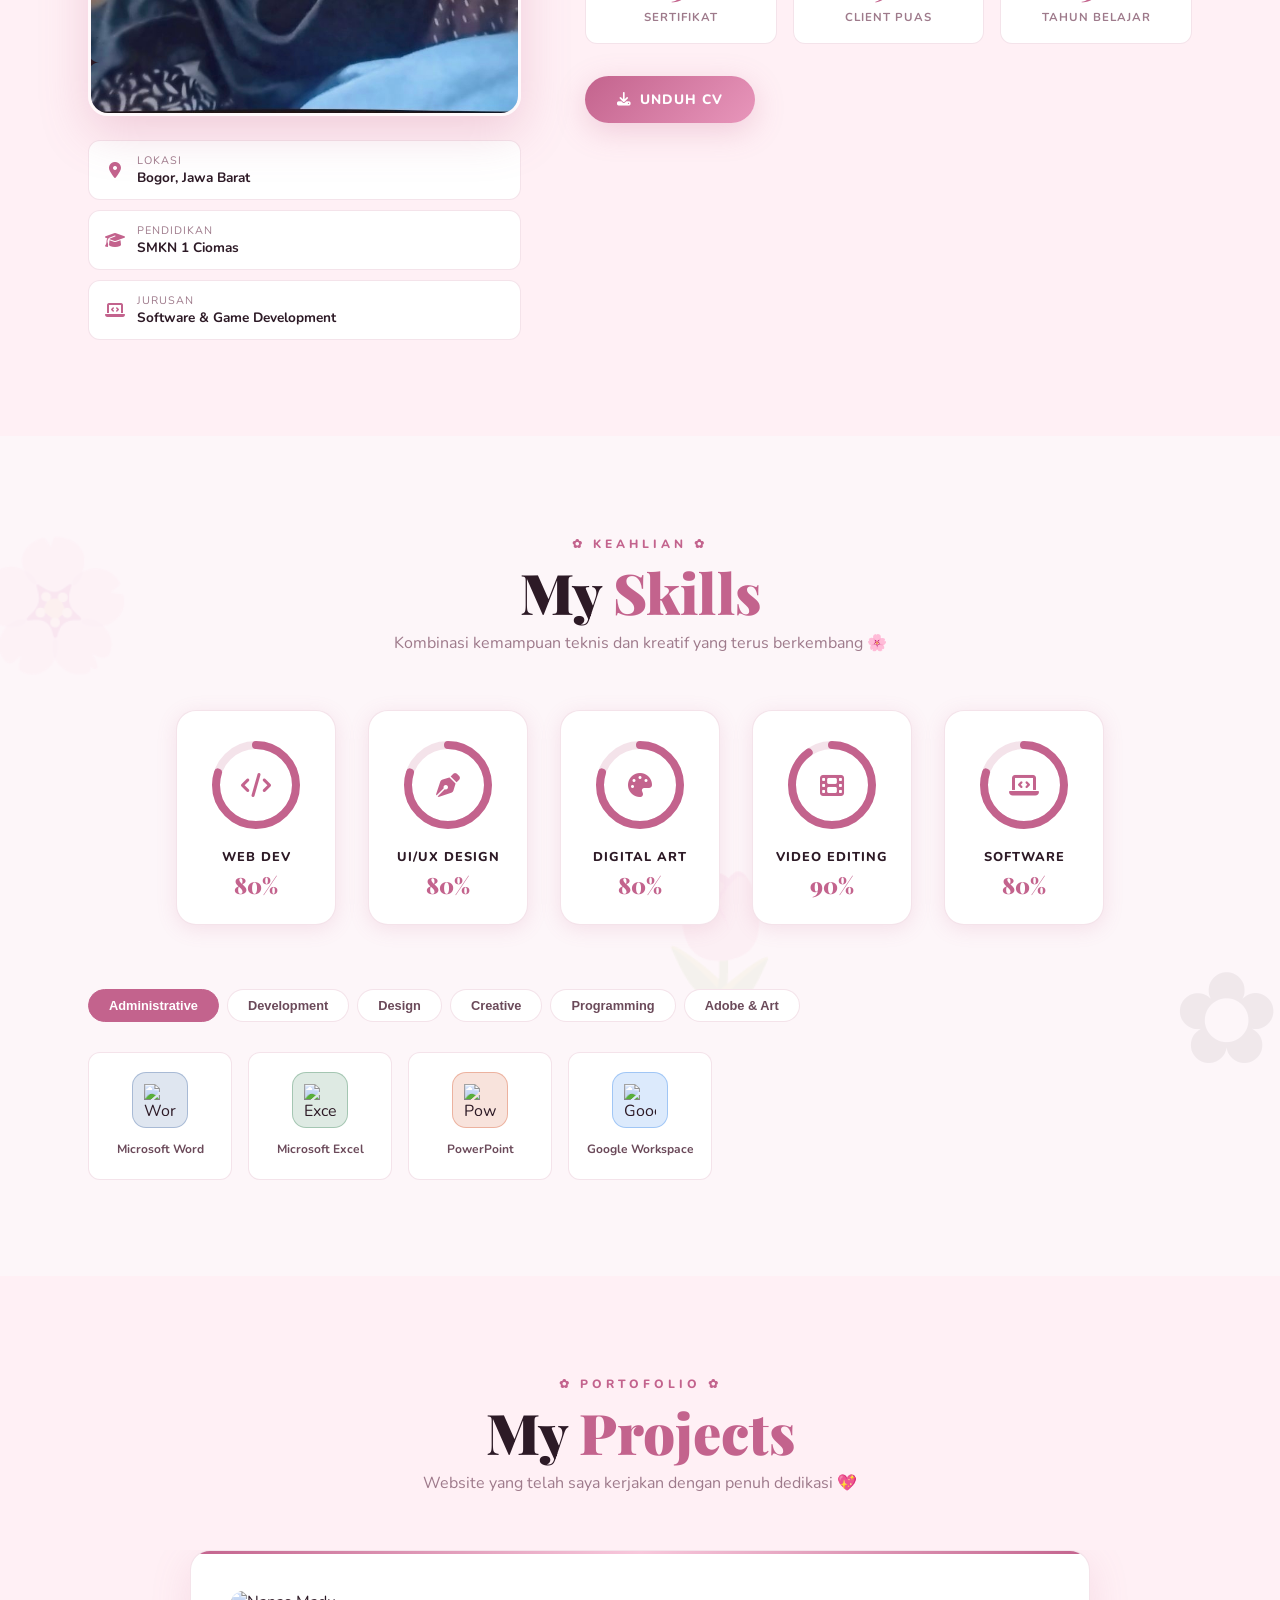
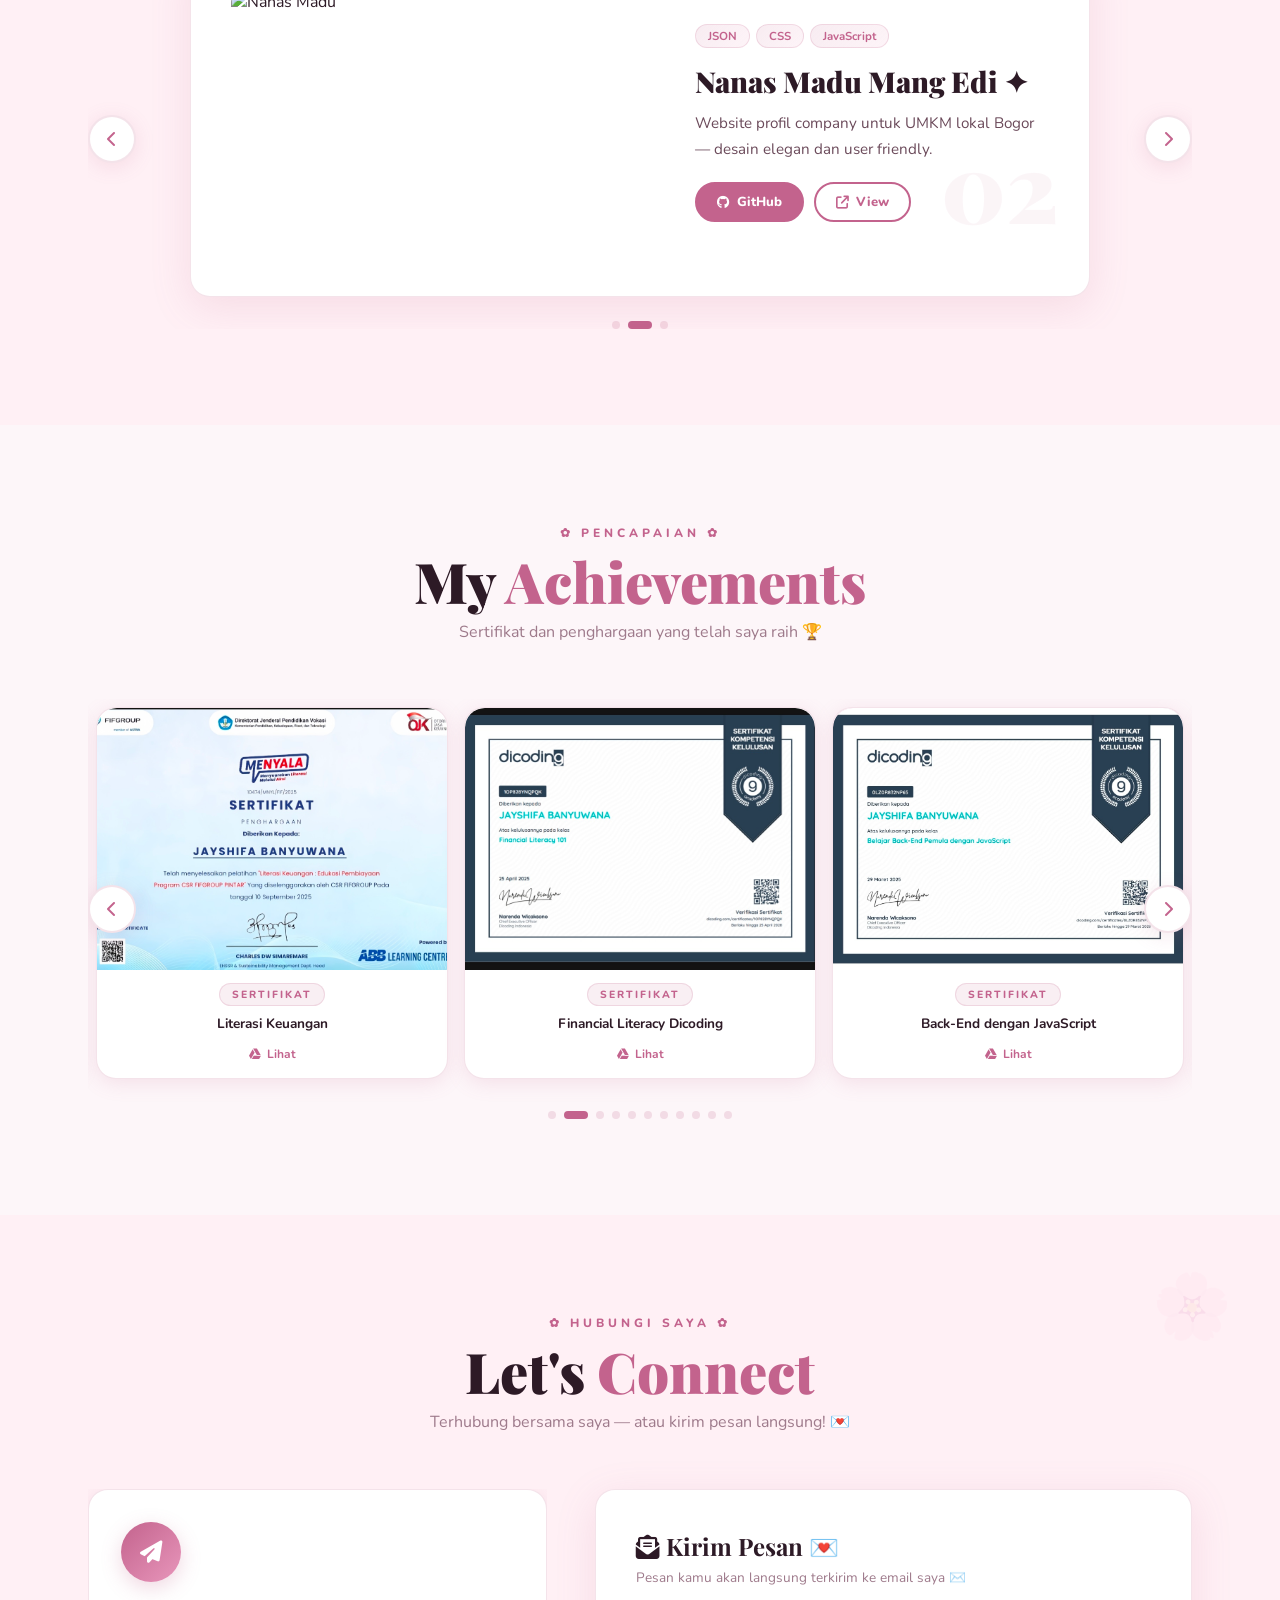
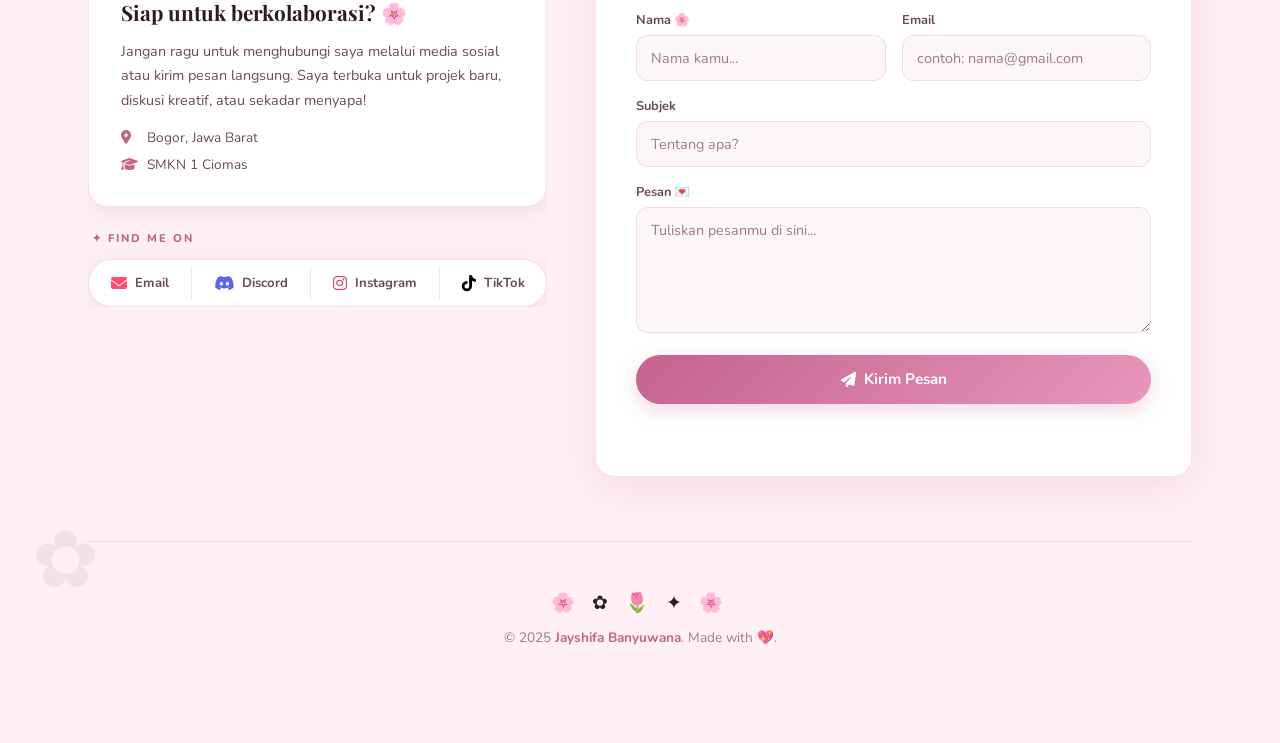
==== commit 629291db: "Update index.html" ====
--- a/index.html
+++ b/index.html
@@ -399,7 +399,7 @@
               </div>
             </div>
             <div class="pcn-info">
-              <div class="pcn-tags"><span>HTML</span><span>CSS</span><span>JavaScript</span></div>
+              <div class="pcn-tags"><span>HTML5</span><span>CSS3</span><span>Vanilla JS</span></div>
               <h3>JBCalc ✦</h3>
               <p id="proj1-desc">Kalkulator interaktif dengan antarmuka yang responsif, mulai dari perhitungan dasar hingga yang kompleks.</p>
               <div class="pcn-action-btns">
--- a/styles/style.css
+++ b/styles/style.css
@@ -577,14 +577,80 @@
 }
 
 .image-container {
-  border-radius: var(--radius); overflow: visible; position: relative;
-}
+  border-radius: var(--radius);
+  overflow: visible;
+  position: relative;
+  cursor: pointer;
+  perspective: 1000px;
+}
+
 .image-inner {
-  border-radius: var(--radius); overflow: hidden; position: relative;
-  box-shadow: 0 20px 60px var(--shadow-lg);
+  border-radius: var(--radius);
+  overflow: hidden;
+  position: relative;
+  box-shadow: 0 16px 48px var(--shadow-lg);
   border: 3px solid rgba(255,255,255,0.6);
-}
-.image-inner img { width: 100%; aspect-ratio: 3/4; object-fit: cover; }
+  transition: box-shadow 0.5s ease, border-color 0.5s ease;
+  will-change: transform;
+}
+
+.image-container:hover .image-inner {
+  box-shadow: 0 24px 64px rgba(195,99,141,0.28);
+  border-color: rgba(248,200,220,0.85);
+}
+
+.image-inner img {
+  width: 100%; aspect-ratio: 3/4; object-fit: cover;
+  display: block;
+  transition: transform 0.6s cubic-bezier(0.16,1,0.3,1);
+}
+
+.image-container:hover .image-inner img {
+  transform: scale(1.035);
+}
+
+
+.image-inner::after {
+  content: '';
+  position: absolute;
+  inset: 0;
+  z-index: 3;
+  border-radius: inherit;
+  background: linear-gradient(
+    110deg,
+    transparent 25%,
+    rgba(255,255,255,0.45) 50%,
+    transparent 75%
+  );
+  background-size: 200% 100%;
+  background-position: 150% 0;
+  opacity: 0;
+  pointer-events: none;
+}
+
+.image-inner.flash-click::after {
+  animation: flashOnce 0.55s ease-out forwards;
+}
+
+@keyframes flashOnce {
+  0%   { opacity: 1; background-position: 150% 0; }
+  100% { opacity: 0; background-position: -50% 0; }
+}
+
+
+.img-spark {
+  position: absolute;
+  pointer-events: none;
+  z-index: 10;
+  font-size: 1rem;
+  animation: imgSparkPop 0.7s ease-out forwards;
+}
+
+@keyframes imgSparkPop {
+  0%   { transform: translate(0,0) scale(0); opacity: 1; }
+  50%  { transform: translate(var(--dx), var(--dy)) scale(1.1); opacity: 1; }
+  100% { transform: translate(calc(var(--dx)*1.5), calc(var(--dy)*1.5)) scale(0); opacity: 0; }
+}
 
 .img-deco {
   position: absolute; font-size: 1.8rem; z-index: 2;
@@ -1056,6 +1122,8 @@
   .hero-right { order: -1; }
   .hero-image-wrap { width: clamp(200px,50vw,320px); height: clamp(200px,50vw,320px); }
   .about-layout { grid-template-columns: 1fr; }
+  .about-left { display: flex; flex-direction: column; align-items: center; }
+  .image-container { width: clamp(180px, 55vw, 280px); }
   .contact-wrapper { grid-template-columns: 1fr; }
   .project-card-new { grid-template-columns: 1fr; }
   .pcn-number { display: none; }
--- a/styles/section.css
+++ b/styles/section.css
@@ -170,10 +170,10 @@
   position: absolute;
   top: calc(100% + 8px);
   right: 0;
-  background: var(--card-bg, #fff);
-  border: 1px solid var(--border, #eee);
+  background: var(--surface);
+  border: 1px solid var(--border);
   border-radius: 12px;
-  box-shadow: 0 8px 30px rgba(0,0,0,0.12);
+  box-shadow: 0 8px 30px rgba(0,0,0,0.18);
   min-width: 155px;
   z-index: 9999;
   overflow: hidden;
@@ -193,7 +193,7 @@
   padding: 9px 16px;
   cursor: pointer;
   font-size: 0.85rem;
-  color: var(--text, #333);
+  color: var(--text);
   transition: background 0.2s, color 0.2s;
   display: flex;
   align-items: center;
@@ -201,14 +201,14 @@
 }
 
 .lang-item:hover {
-  background: var(--pink-light, #fce8f3);
-  color: var(--mauve, #c3638d);
+  background: rgba(195,99,141,0.12);
+  color: var(--mauve);
 }
 
 .lang-item.active {
-  color: var(--mauve, #c3638d);
+  color: var(--mauve);
   font-weight: 700;
-  background: var(--pink-light, #fce8f3);
+  background: rgba(195,99,141,0.12);
 }
 
 [dir="rtl"] .lang-dropdown {
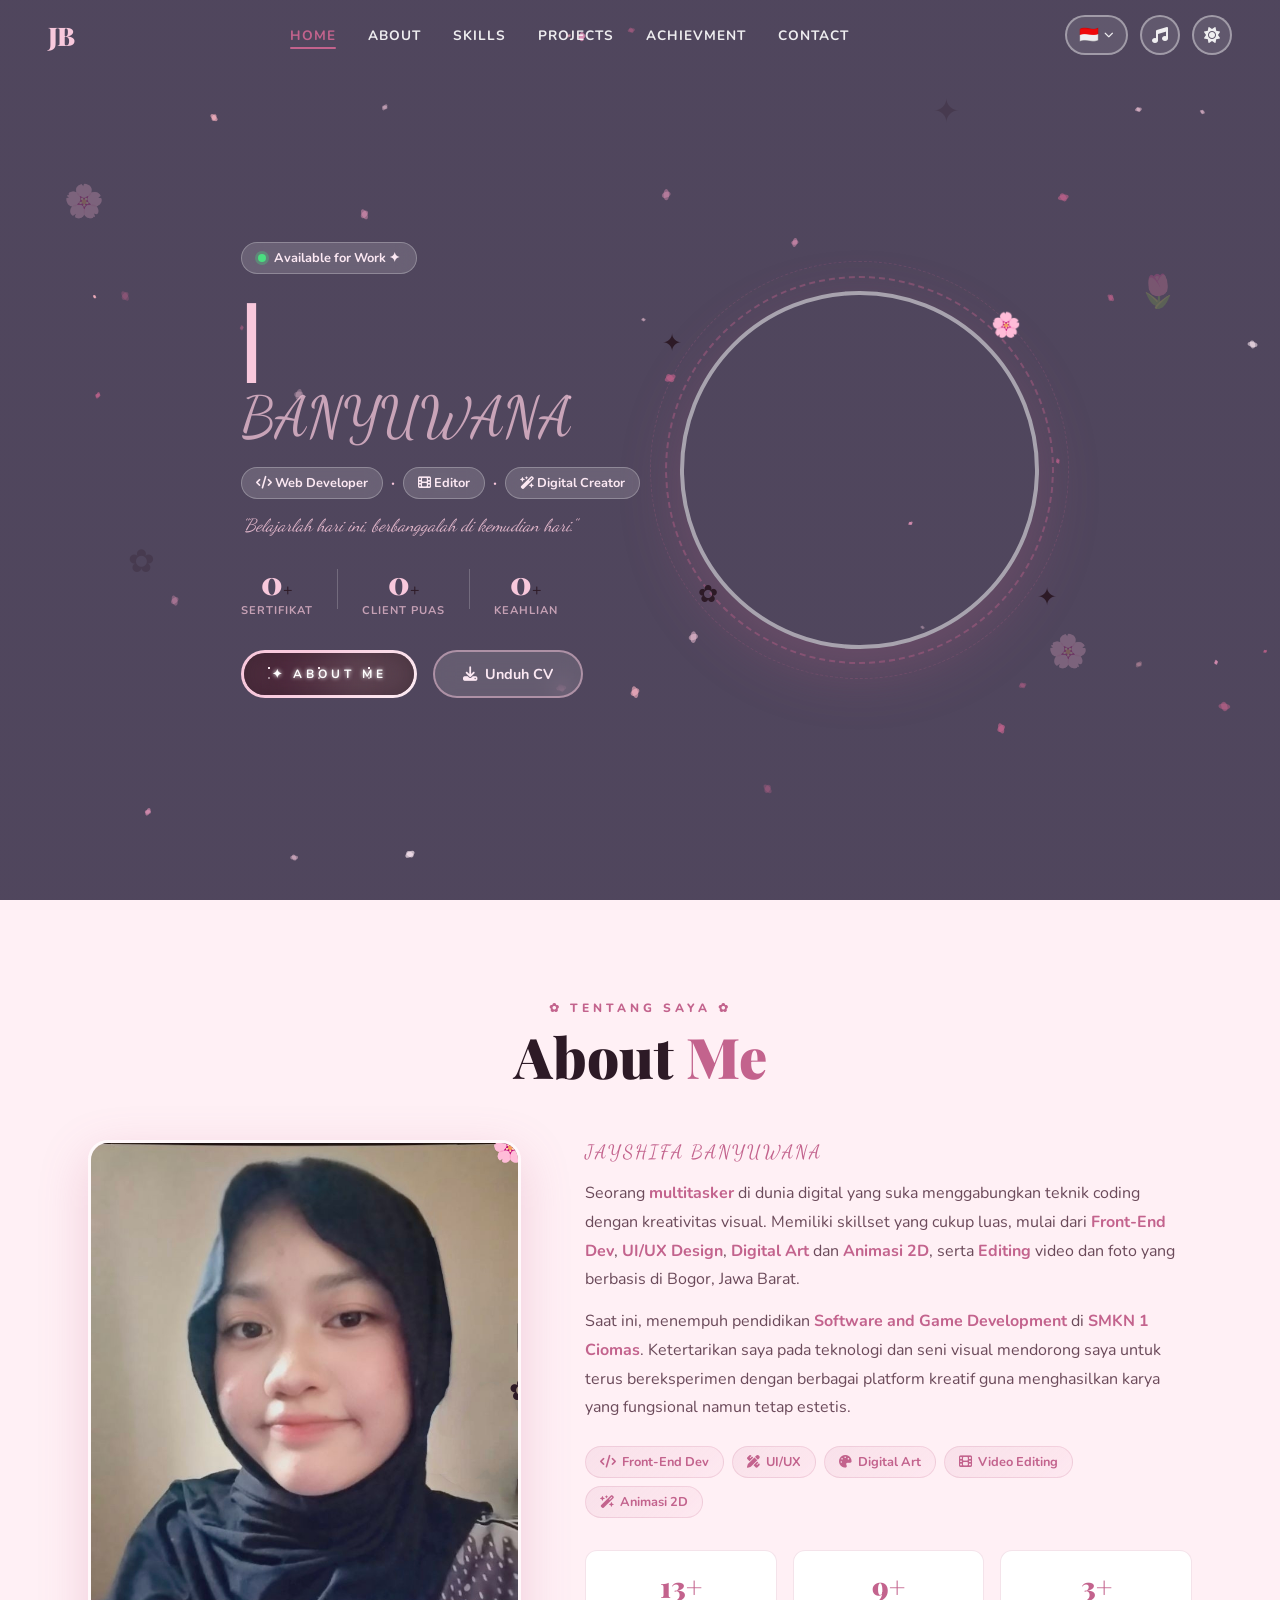
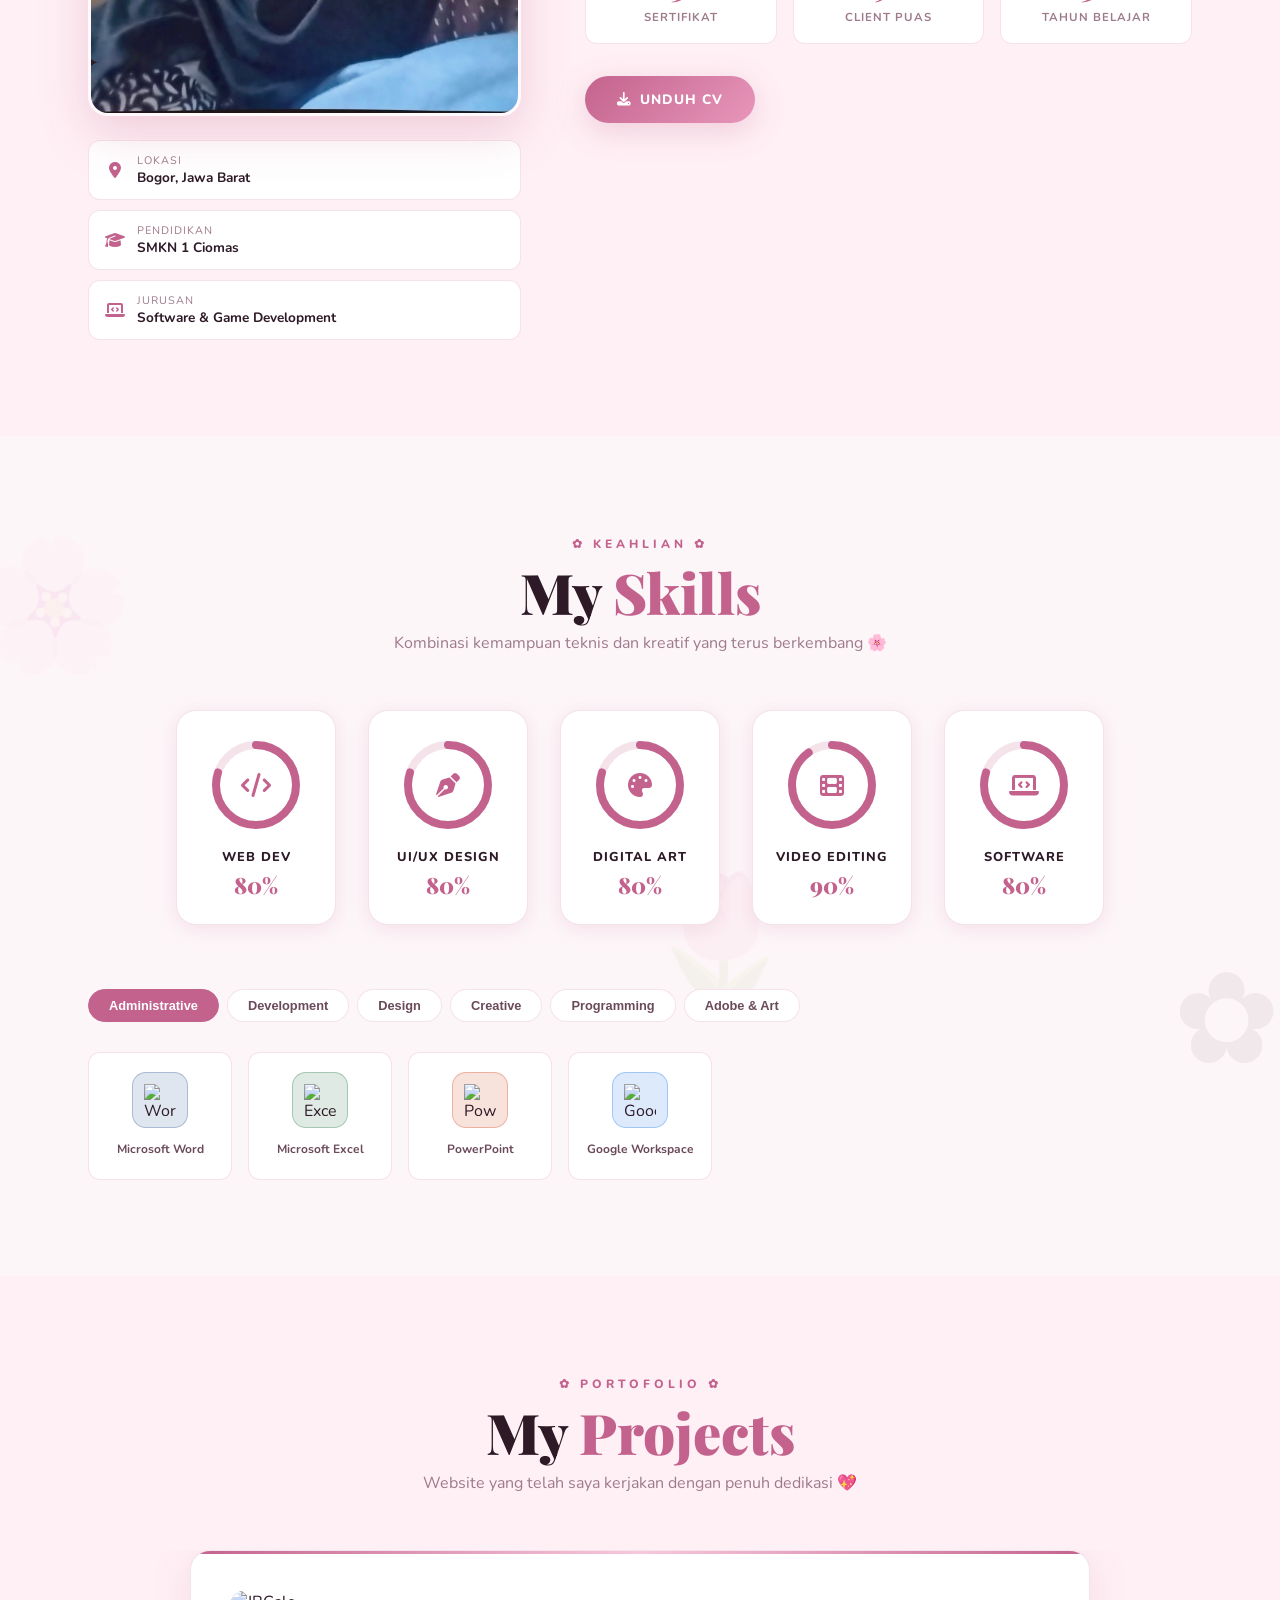
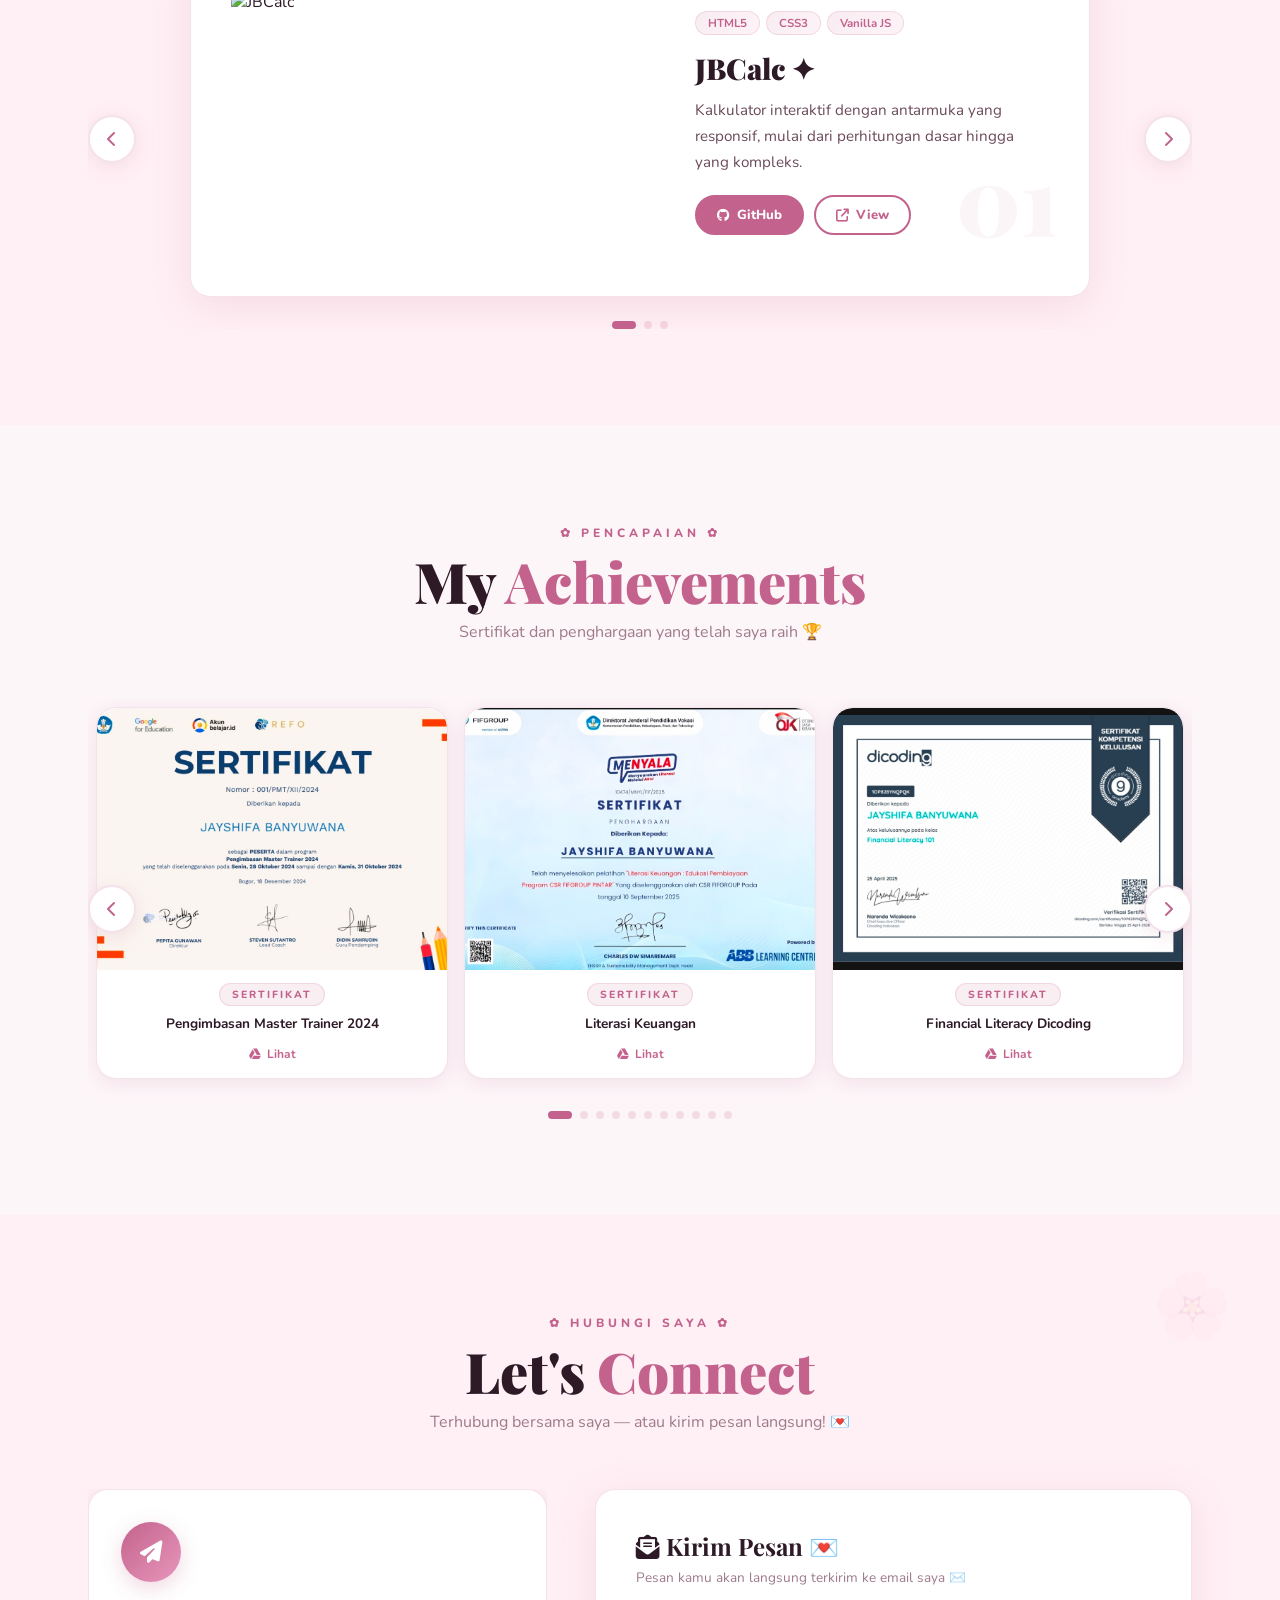
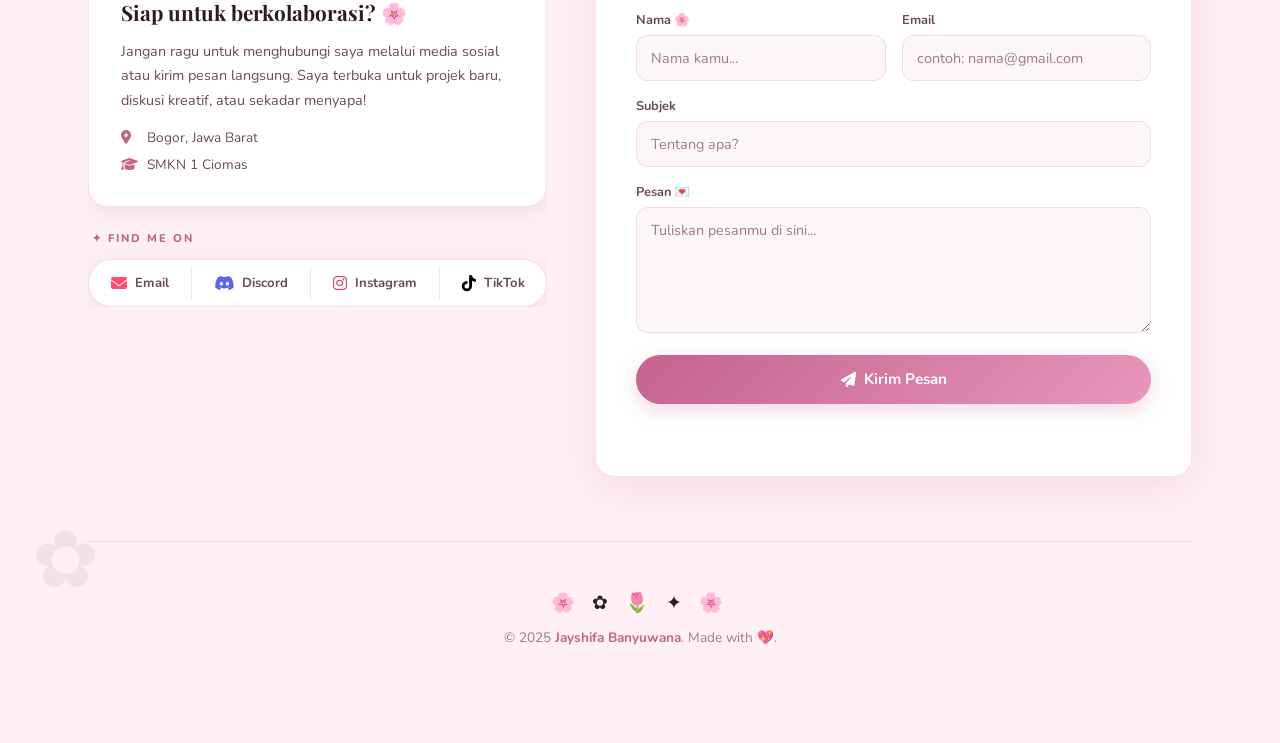
==== commit db449143: "Update footer text in index.html Removed the 'Made with 💖' text from the footer." ====
--- a/index.html
+++ b/index.html
@@ -580,7 +580,7 @@
 
     <div class="footer-bottom" data-aos>
       <div class="footer-sakura">🌸 ✿ 🌷 ✦ 🌸</div>
-      <p id="footer-text">© 2025 <span class="highlight">Jayshifa Banyuwana</span>. Made with 💖.</p>
+      <p id="footer-text">© 2025 <span class="highlight">Jayshifa Banyuwana</span>.</p>
     </div>
   </div>
 </section>
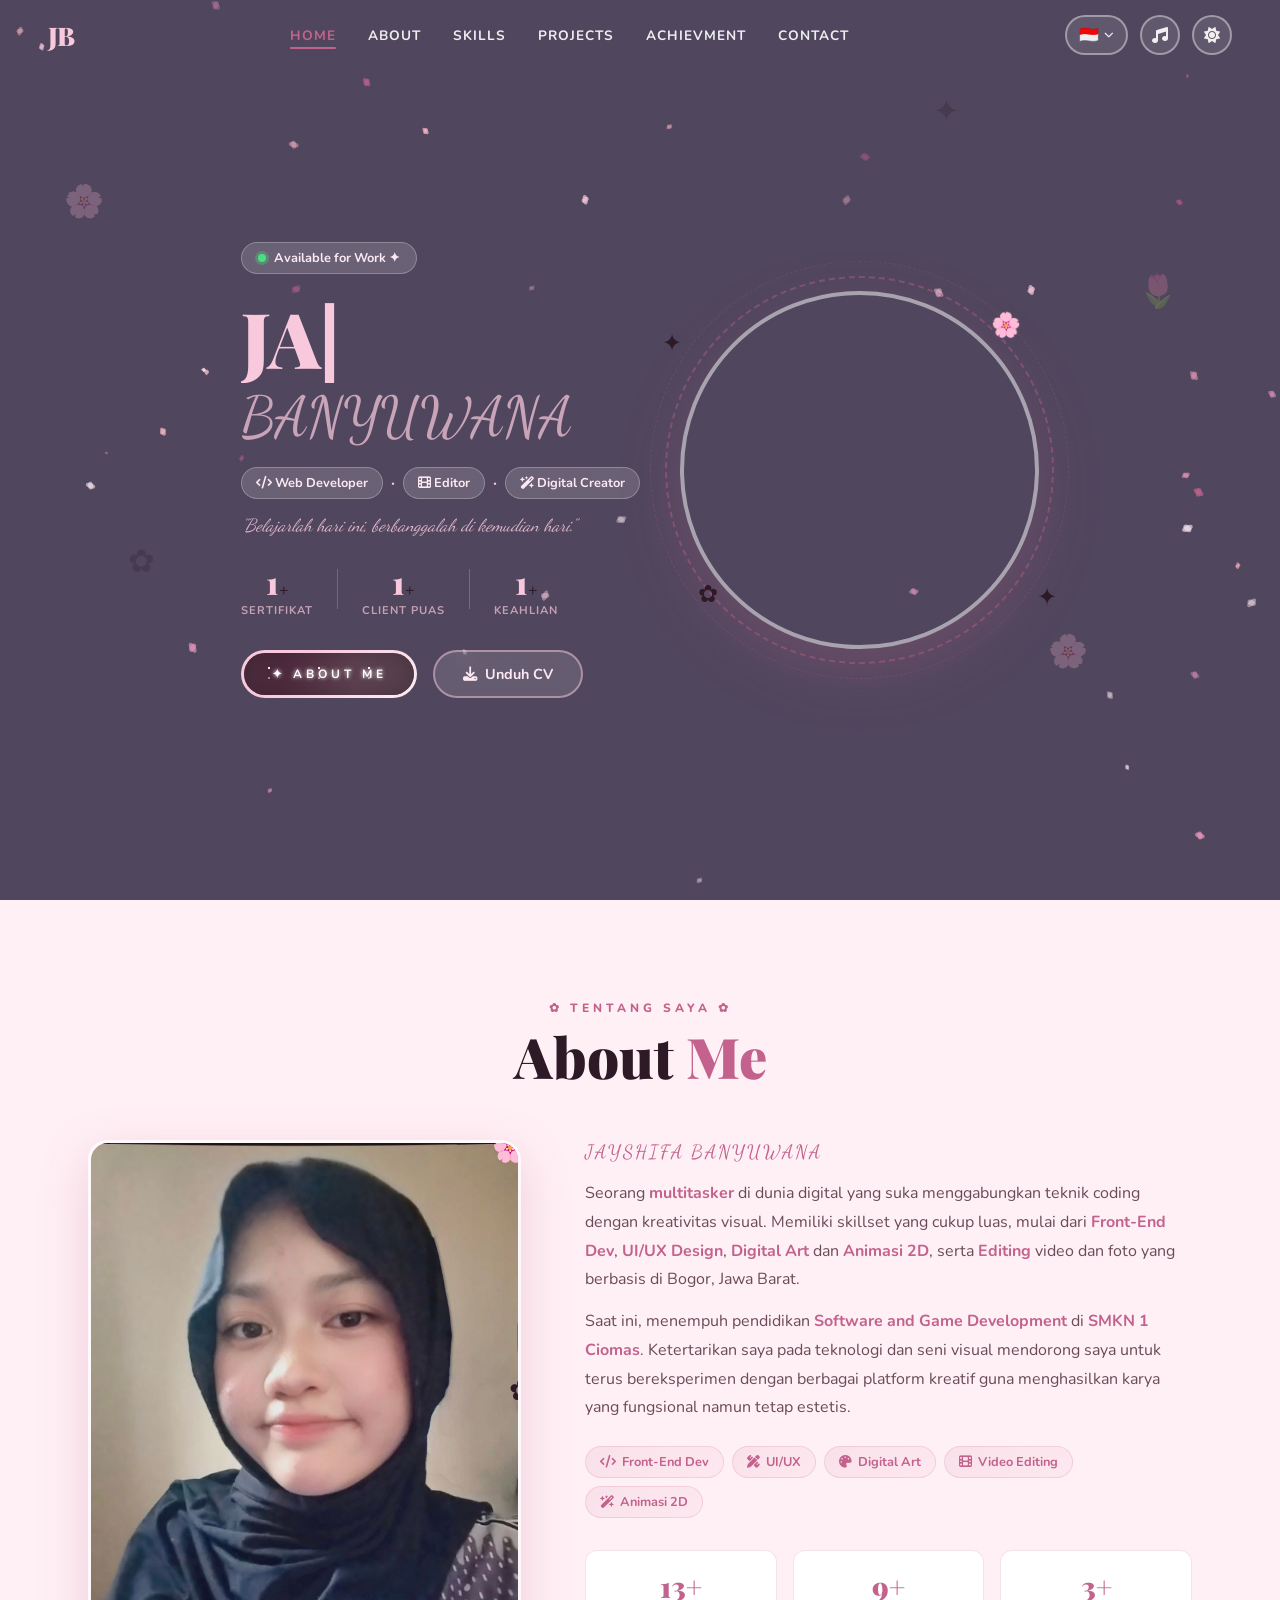
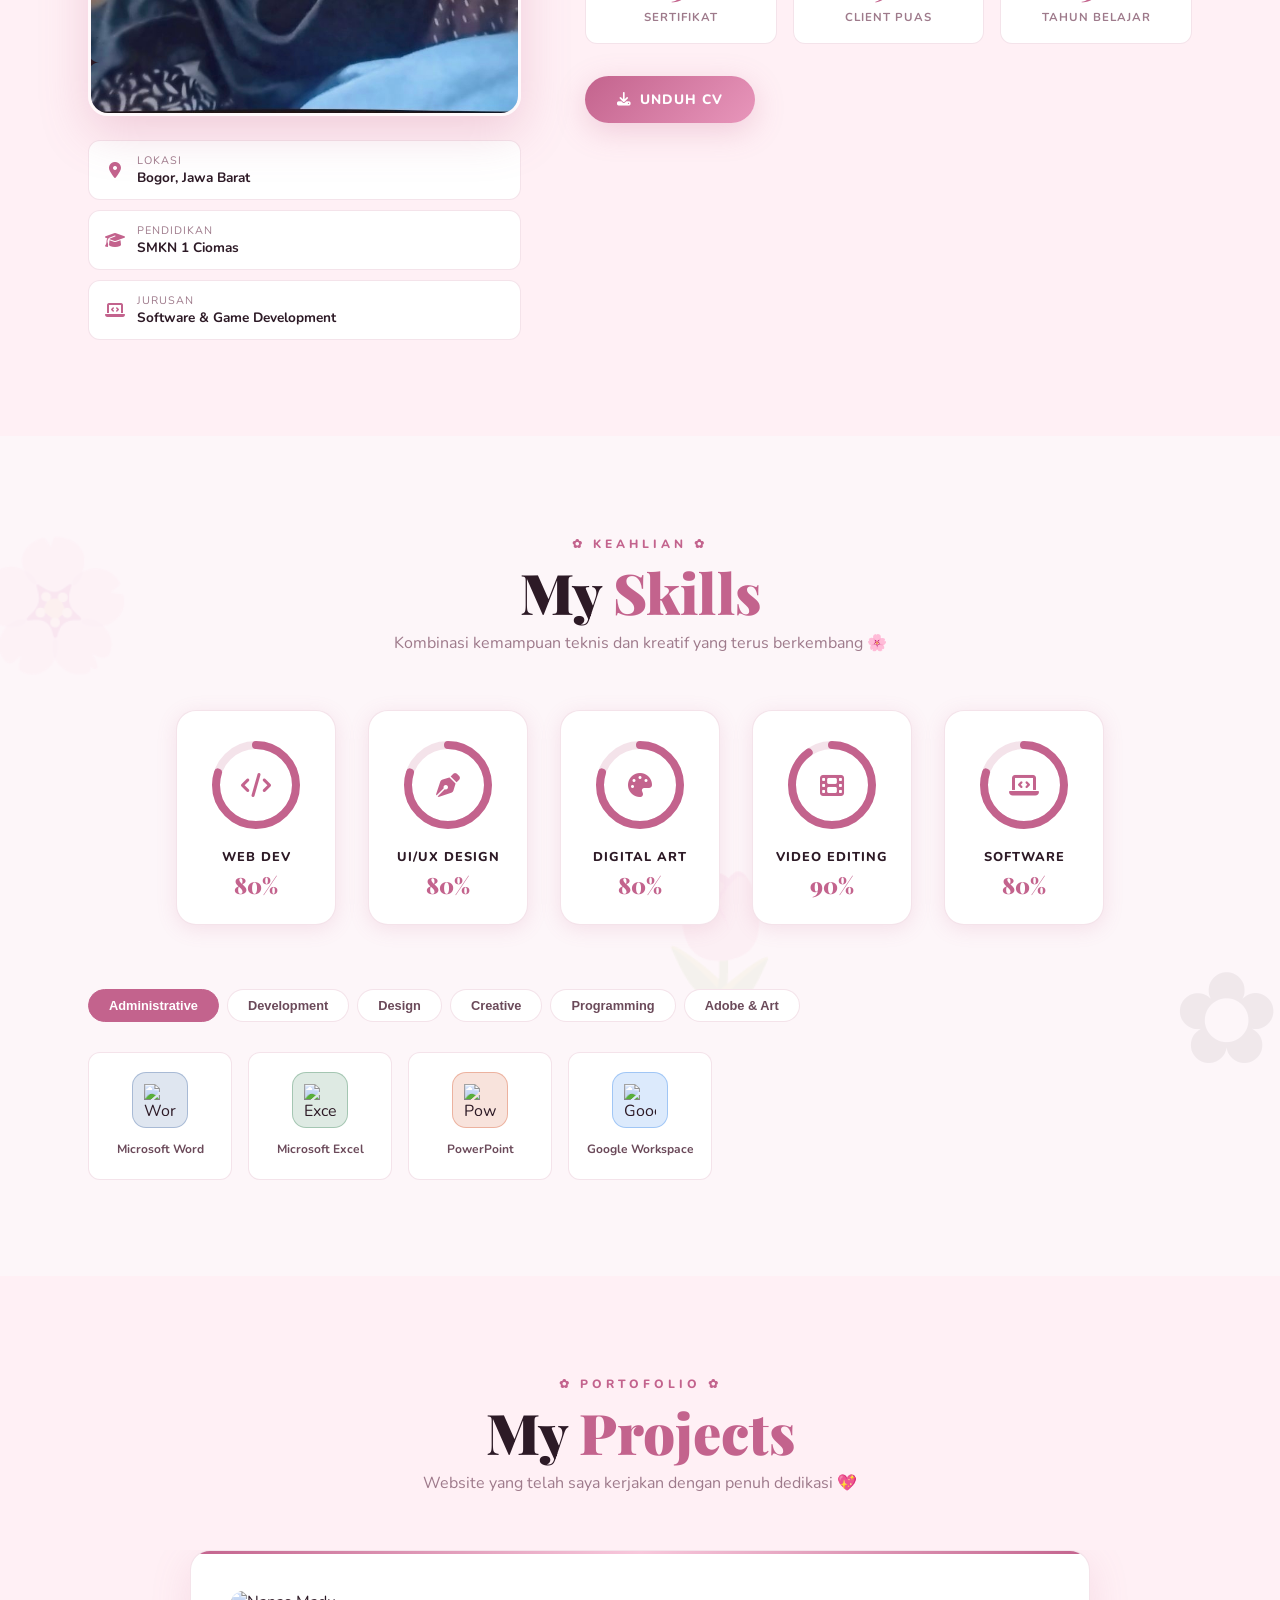
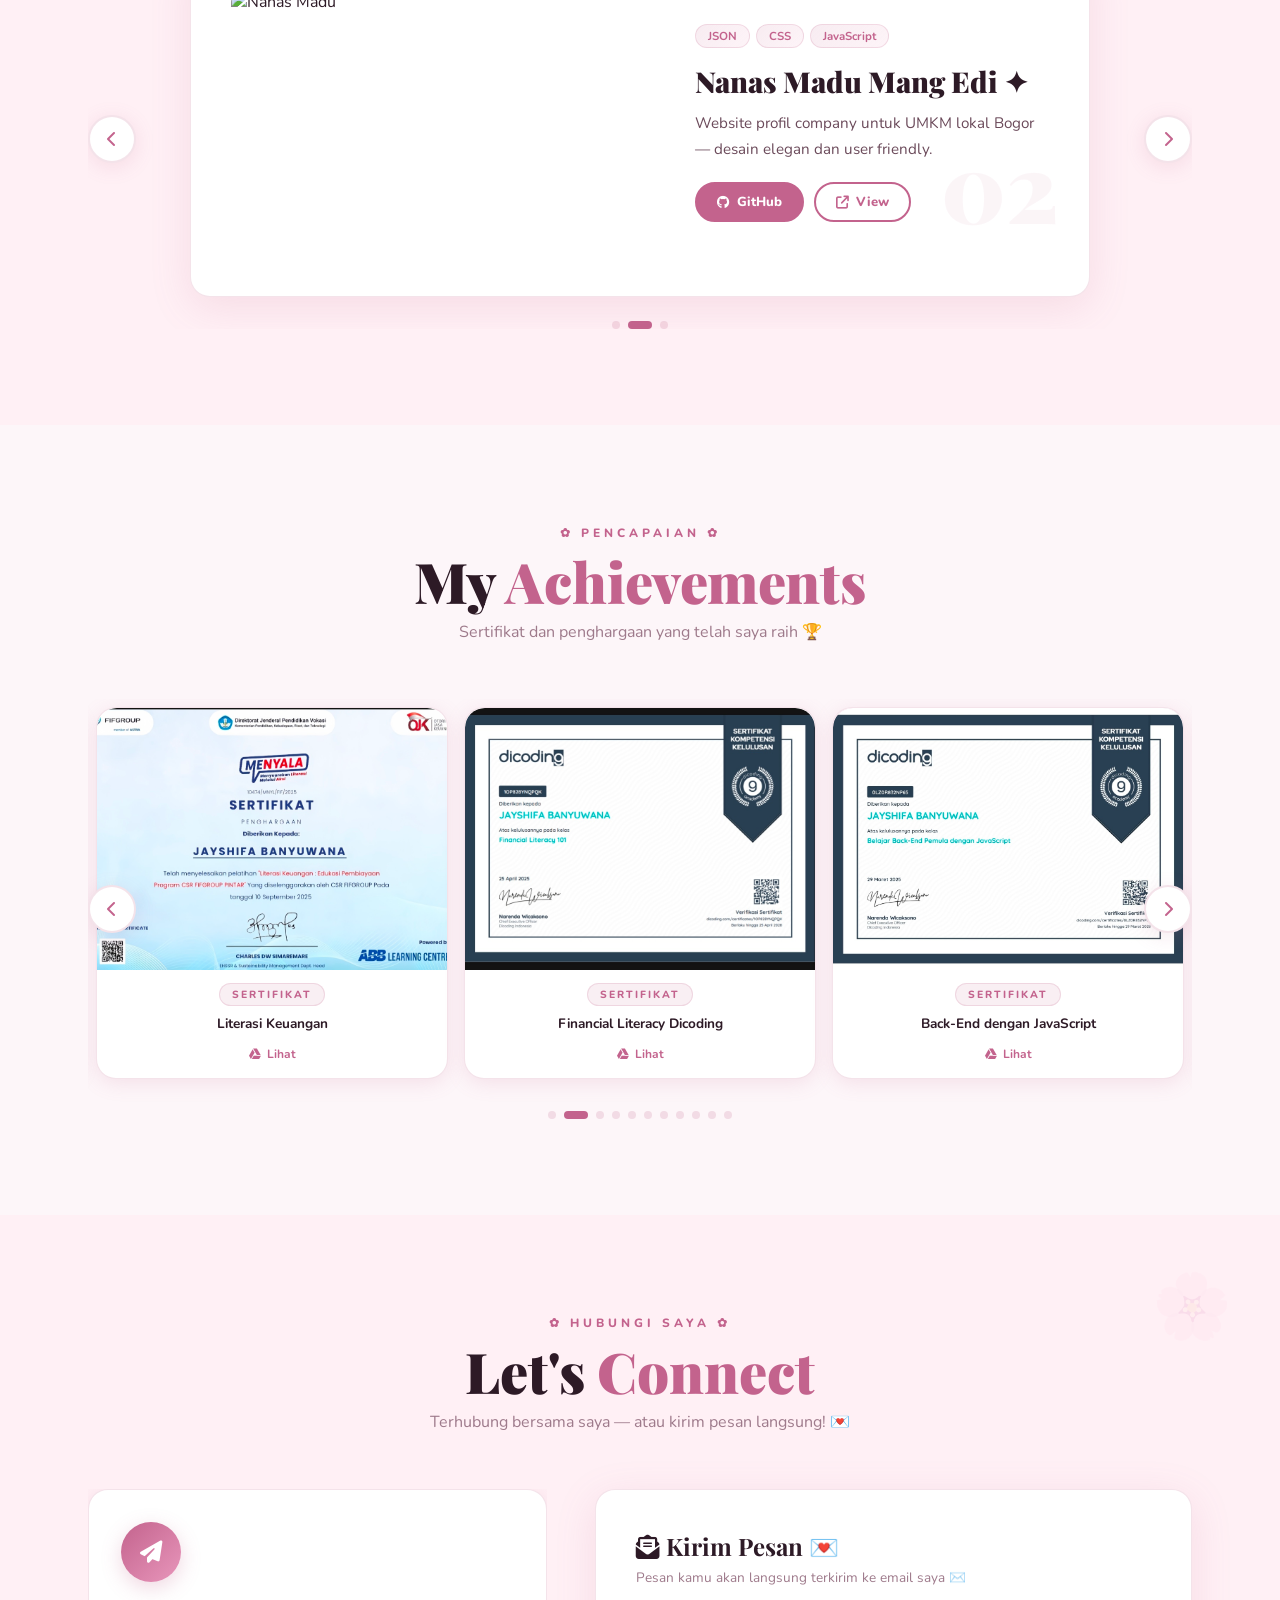
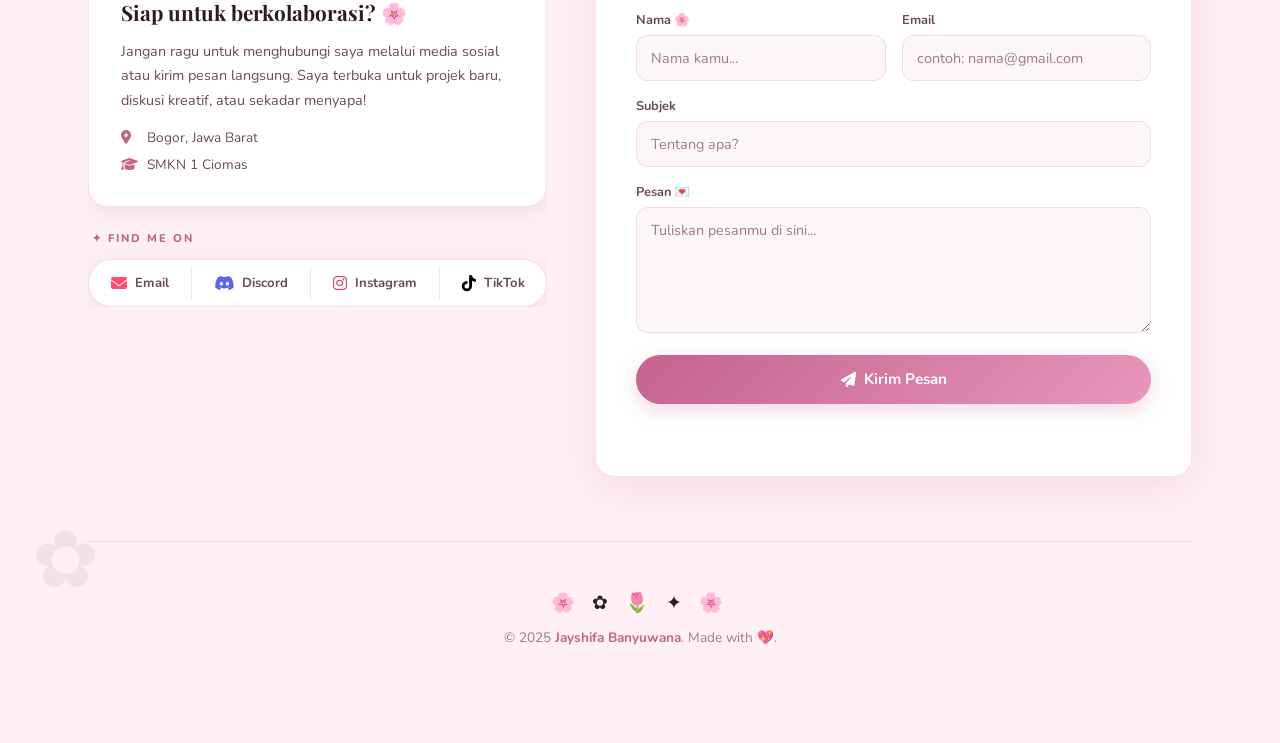
==== commit 537dbff1: "Fix footer text and add newline at end of file" ====
--- a/index.html
+++ b/index.html
@@ -580,7 +580,7 @@
 
     <div class="footer-bottom" data-aos>
       <div class="footer-sakura">🌸 ✿ 🌷 ✦ 🌸</div>
-      <p id="footer-text">© 2025 <span class="highlight">Jayshifa Banyuwana</span>.</p>
+      <p id="footer-text">© 2025 <span class="highlight">Jayshifa Banyuwana</span></p>
     </div>
   </div>
 </section>
